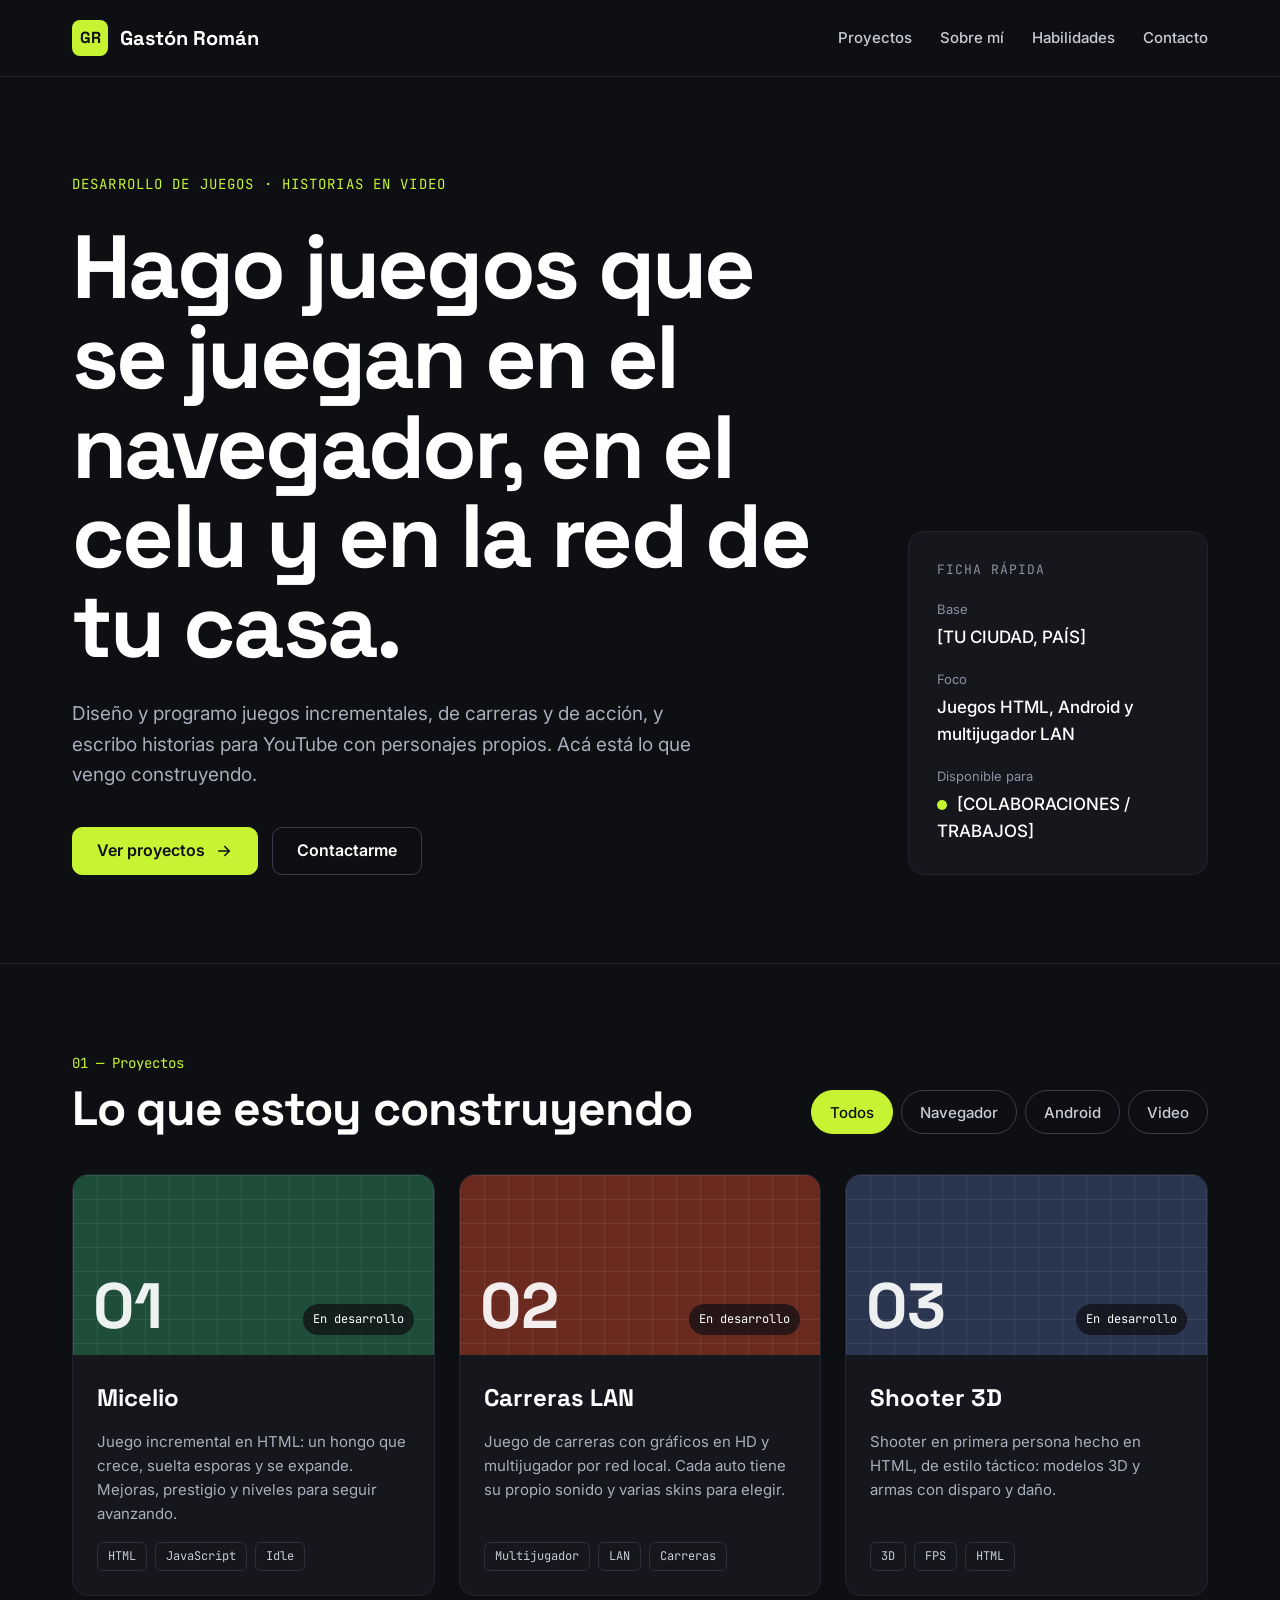
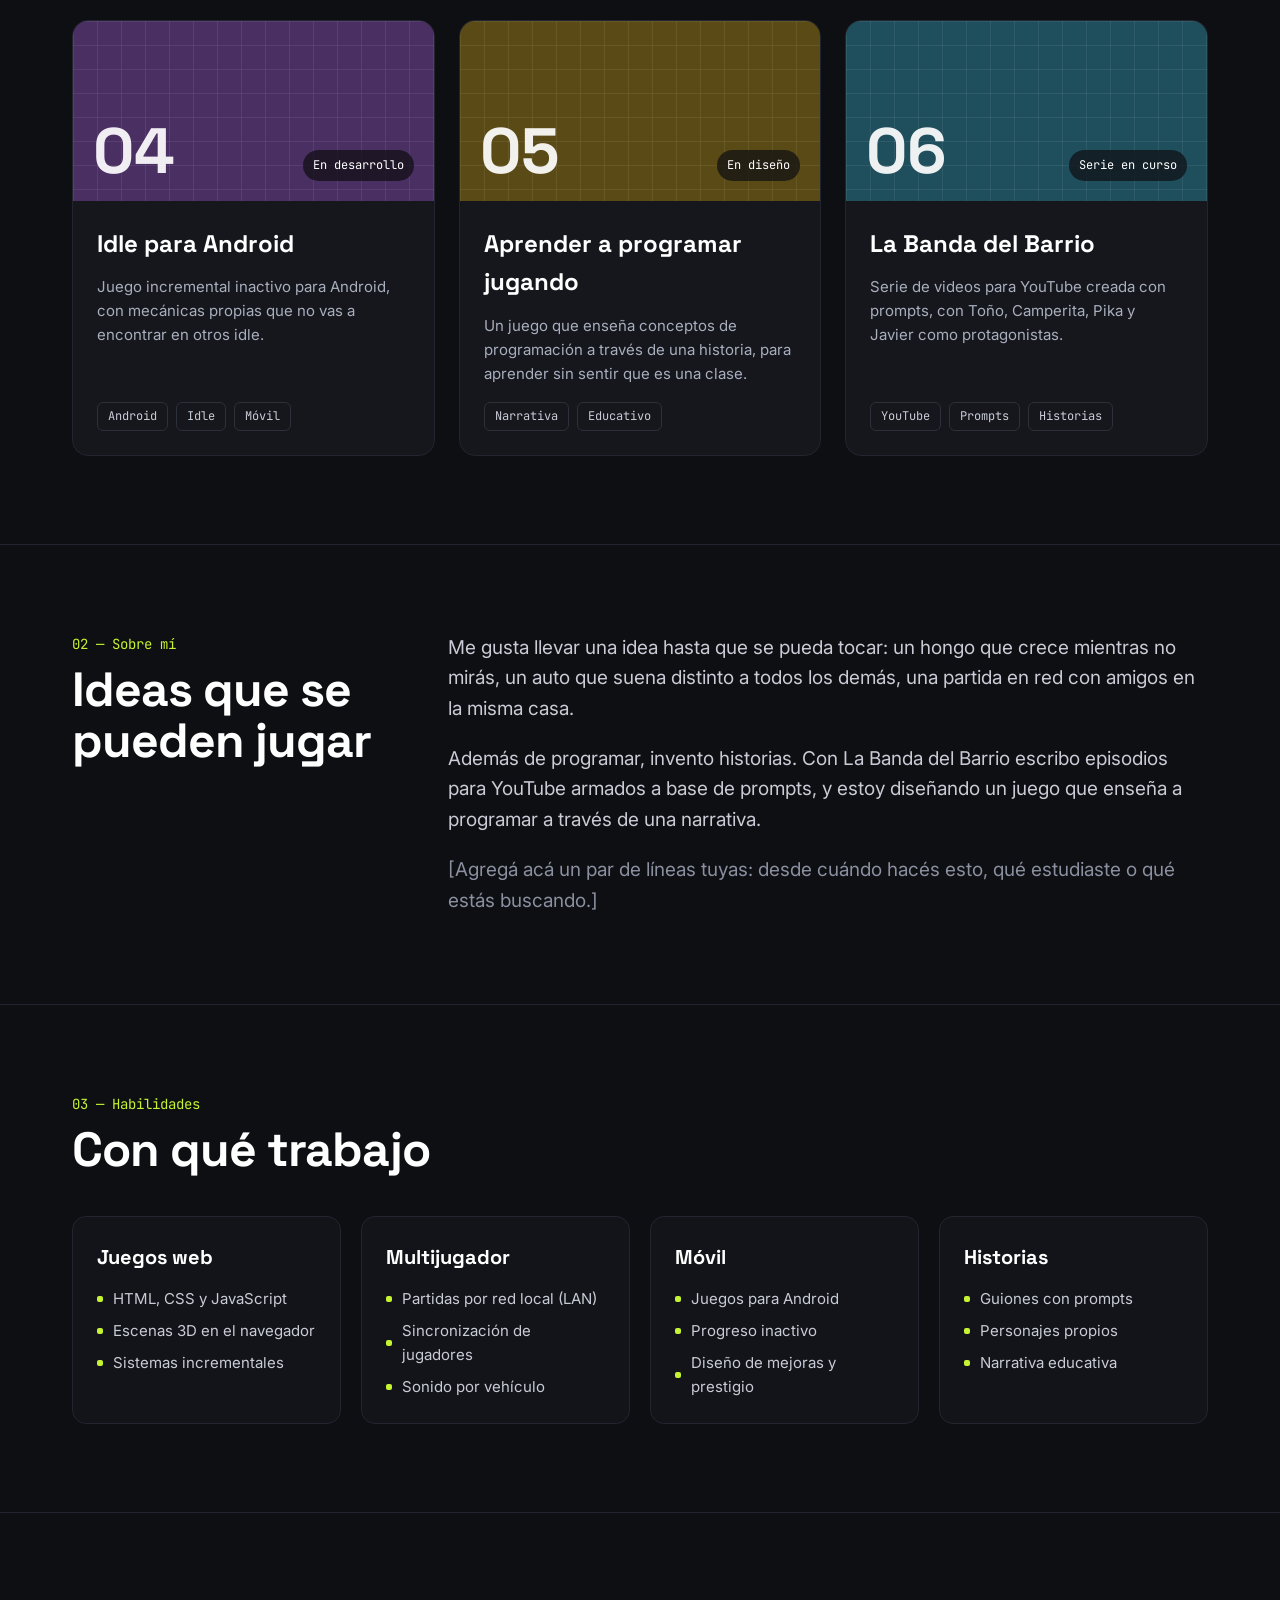
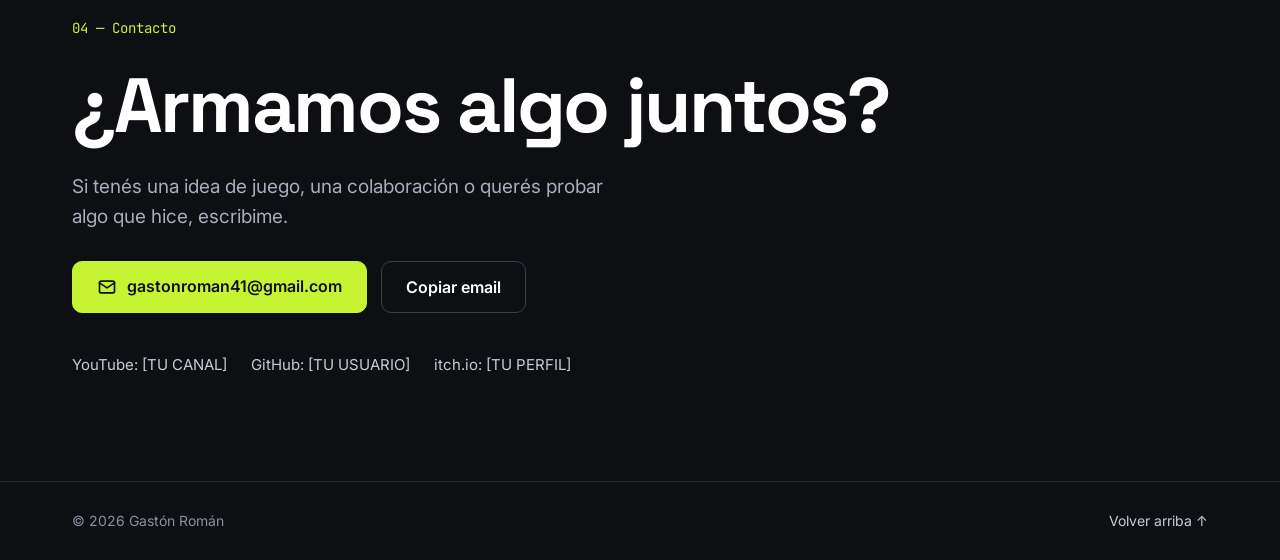
==== index.html @ ddf750af "Agregar portafolio (index.html) para GitHub Pages Co-Authored-By: Claude Opus 5.5 <noreply@anthropic" ====
<!doctype html>
<html lang="es">
<head>
<meta charset="utf-8">
<meta name="viewport" content="width=device-width, initial-scale=1">
<title>Gastón Román — Portafolio</title>
<meta name="description" content="Portafolio de Gastón Román: juegos para navegador, Android y multijugador LAN, e historias para YouTube.">
<link rel="preconnect" href="https://fonts.googleapis.com">
<link rel="preconnect" href="https://fonts.gstatic.com" crossorigin>
<link rel="stylesheet" href="https://fonts.googleapis.com/css2?family=Inter:wght@400;500;600&family=JetBrains+Mono:wght@500&family=Space+Grotesk:wght@500;700&display=swap">
<style>
  :root{
    --accent:#C6F432;
    --bg:#0E0F13; --panel:#15171D; --panel2:#121419;
    --line:#22252F; --line2:#3A3E4C;
    --text:#C9CCD6; --soft:#A9AEBD; --muted:#8B90A0; --white:#FFFFFF;
  }
  *{box-sizing:border-box}
  html{scroll-behavior:smooth}
  body{margin:0;background:var(--bg);color:var(--text);font-family:Inter,system-ui,sans-serif;font-size:17px;line-height:1.6}
  a{color:#E8EAF0}a:hover{color:var(--white)}
  .wrap{max-width:1200px;margin:0 auto;padding:0 32px}
  .navlink{text-decoration:none;color:var(--text)}
  .navlink:hover{color:var(--white)}
  .mono{font-family:'JetBrains Mono',monospace}
  .display{font-family:'Space Grotesk',sans-serif;color:var(--white);letter-spacing:-0.02em;margin:0}
  section{border-top:1px solid var(--line)}
  .kicker{margin:0;font-family:'JetBrains Mono',monospace;font-size:14px;color:var(--accent)}
  h2.display{font-size:48px;line-height:1.05}

  header{border-bottom:1px solid var(--line)}
  header .wrap{padding-top:20px;padding-bottom:20px;display:flex;flex-wrap:wrap;gap:16px;align-items:center;justify-content:space-between}
  .brand{display:flex;gap:12px;align-items:center;font-family:'Space Grotesk',sans-serif;font-weight:700;font-size:20px;color:var(--white);text-decoration:none}
  .logo{display:inline-flex;width:36px;height:36px;border-radius:8px;align-items:center;justify-content:center;background:var(--accent);color:var(--bg);font-size:16px}
  nav{display:flex;flex-wrap:wrap;gap:28px;font-size:15px;font-weight:500}

  #inicio{border-top:0}
  .hero{padding-top:96px;padding-bottom:88px;display:flex;flex-wrap:wrap;gap:56px;align-items:flex-end}
  .hero-main{flex:999 1 560px;min-width:0;display:flex;flex-direction:column;gap:28px}
  .hero h1{font-size:clamp(44px,7vw,92px);line-height:1;letter-spacing:-0.03em}
  .lead{margin:0;max-width:620px;font-size:19px;color:var(--soft)}
  .btns{display:flex;flex-wrap:wrap;gap:14px;align-items:center}
  .btn{display:inline-flex;align-items:center;gap:10px;min-height:48px;padding:0 24px;border-radius:10px;font-weight:600;text-decoration:none;font-size:16px;font-family:inherit;cursor:pointer}
  .btn-primary{background:var(--accent);color:var(--bg);border:1px solid var(--accent)}
  .btn-primary:hover{color:var(--bg);filter:brightness(1.08)}
  .btn-ghost{background:transparent;color:var(--white);border:1px solid var(--line2)}
  .facts{flex:1 1 300px;min-width:0;border:1px solid var(--line);border-radius:16px;background:var(--panel);padding:28px;display:flex;flex-direction:column;gap:18px}
  .fact{display:flex;flex-direction:column;gap:4px}
  .fact small{font-size:13px;color:var(--muted)}
  .fact span{color:var(--white);font-weight:500}
  .dot{display:inline-block;width:10px;height:10px;border-radius:50%;background:var(--accent);margin-right:10px}

  .block{padding-top:88px;padding-bottom:88px;display:flex;flex-direction:column;gap:40px}
  .head-row{display:flex;flex-wrap:wrap;gap:24px;align-items:flex-end;justify-content:space-between}
  .head{display:flex;flex-direction:column;gap:10px}
  .filters{display:flex;flex-wrap:wrap;gap:8px}
  .pill{min-height:44px;padding:0 18px;border-radius:999px;font:500 15px Inter,system-ui,sans-serif;cursor:pointer;background:transparent;color:var(--text);border:1px solid var(--line2)}
  .pill[aria-pressed="true"]{background:var(--accent);color:var(--bg);border-color:var(--accent)}

  .grid{display:grid;grid-template-columns:repeat(auto-fill,minmax(320px,1fr));gap:24px}
  .card{border:1px solid var(--line);border-radius:16px;background:var(--panel);overflow:hidden;display:flex;flex-direction:column;transition:transform .2s ease,border-color .2s ease}
  .card:hover{transform:translateY(-4px);border-color:var(--line2)}
  .thumb{position:relative;overflow:hidden;height:180px;display:flex;align-items:flex-end;justify-content:space-between;padding:20px}
  .thumb::after{content:"";position:absolute;inset:0;background-image:linear-gradient(rgba(255,255,255,.07) 1px,transparent 1px),linear-gradient(90deg,rgba(255,255,255,.07) 1px,transparent 1px);background-size:24px 24px;pointer-events:none}
  .num{position:relative;z-index:1;font-family:'Space Grotesk',sans-serif;font-weight:700;font-size:64px;line-height:.9;color:rgba(255,255,255,.92)}
  .status{position:relative;z-index:1;font-family:'JetBrains Mono',monospace;font-size:12px;padding:6px 10px;border-radius:999px;background:rgba(14,15,19,.72);color:var(--white)}
  .card-body{padding:24px;display:flex;flex-direction:column;gap:12px;flex-grow:1}
  .card-body h3{margin:0;font-family:'Space Grotesk',sans-serif;font-size:24px;color:var(--white)}
  .card-body p{margin:0;font-size:15px;color:var(--soft);flex-grow:1}
  .tags{display:flex;flex-wrap:wrap;gap:8px;padding-top:4px}
  .tag{font-family:'JetBrains Mono',monospace;font-size:12px;padding:4px 10px;border-radius:6px;border:1px solid #2C303B;color:var(--text)}

  .about{padding-top:88px;padding-bottom:88px;display:flex;flex-wrap:wrap;gap:56px}
  .about-head{flex:1 1 320px;min-width:0;display:flex;flex-direction:column;gap:10px}
  .about-text{flex:999 1 560px;min-width:0;display:flex;flex-direction:column;gap:20px;font-size:19px}
  .about-text p{margin:0}

  .skills{display:grid;grid-template-columns:repeat(auto-fit,minmax(260px,1fr));gap:20px}
  .skill{border:1px solid var(--line);border-radius:14px;padding:24px;display:flex;flex-direction:column;gap:14px;background:var(--panel2)}
  .skill h3{margin:0;font-family:'Space Grotesk',sans-serif;font-size:20px;color:var(--white)}
  .skill ul{margin:0;padding:0;list-style:none;display:flex;flex-direction:column;gap:8px;font-size:15px}
  .skill li{display:flex;gap:10px;align-items:center}
  .skill li::before{content:"";width:6px;height:6px;border-radius:2px;background:var(--accent);flex:none}

  .contact{padding-top:104px;padding-bottom:104px;display:flex;flex-direction:column;gap:28px;align-items:flex-start}
  .contact h2{font-size:clamp(40px,6vw,80px);line-height:1;letter-spacing:-0.03em}
  .socials{display:flex;flex-wrap:wrap;gap:24px;padding-top:12px;font-size:15px}

  footer{border-top:1px solid var(--line)}
  footer .wrap{padding-top:28px;padding-bottom:28px;display:flex;flex-wrap:wrap;gap:12px;justify-content:space-between;font-size:14px;color:var(--muted)}

  @media (max-width:600px){
    .wrap{padding:0 20px}
    .hero{padding-top:64px;padding-bottom:64px}
    h2.display{font-size:36px}
    .grid{grid-template-columns:1fr}
  }
</style>
</head>
<body>

<header>
  <div class="wrap">
    <a href="#inicio" class="brand"><span class="logo">GR</span><span>Gastón Román</span></a>
    <nav aria-label="Secciones">
      <a href="#proyectos" class="navlink">Proyectos</a>
      <a href="#sobre-mi" class="navlink">Sobre mí</a>
      <a href="#habilidades" class="navlink">Habilidades</a>
      <a href="#contacto" class="navlink">Contacto</a>
    </nav>
  </div>
</header>

<main>
<section id="inicio">
  <div class="wrap hero">
    <div class="hero-main">
      <p class="kicker" style="letter-spacing:.08em;text-transform:uppercase">Desarrollo de juegos · Historias en video</p>
      <h1 class="display">Hago juegos que se juegan en el navegador, en el celu y en la red de tu casa.</h1>
      <p class="lead">Diseño y programo juegos incrementales, de carreras y de acción, y escribo historias para YouTube con personajes propios. Acá está lo que vengo construyendo.</p>
      <div class="btns" style="padding-top:8px">
        <a href="#proyectos" class="btn btn-primary">Ver proyectos
          <svg width="18" height="18" viewBox="0 0 24 24" fill="none" stroke="currentColor" stroke-width="2" stroke-linecap="round" stroke-linejoin="round" aria-hidden="true"><path d="M5 12h14"/><path d="M13 6l6 6-6 6"/></svg>
        </a>
        <a href="#contacto" class="btn btn-ghost">Contactarme</a>
      </div>
    </div>
    <aside class="facts" aria-label="Ficha rápida">
      <p class="mono" style="margin:0;font-size:13px;color:var(--muted);text-transform:uppercase;letter-spacing:.08em">Ficha rápida</p>
      <div class="fact"><small>Base</small><span>[TU CIUDAD, PAÍS]</span></div>
      <div class="fact"><small>Foco</small><span>Juegos HTML, Android y multijugador LAN</span></div>
      <div class="fact"><small>Disponible para</small><span><i class="dot" aria-hidden="true"></i>[COLABORACIONES / TRABAJOS]</span></div>
    </aside>
  </div>
</section>

<section id="proyectos">
  <div class="wrap block">
    <div class="head-row">
      <div class="head">
        <p class="kicker">01 — Proyectos</p>
        <h2 class="display">Lo que estoy construyendo</h2>
      </div>
      <div class="filters" role="group" aria-label="Filtrar proyectos" id="filters"></div>
    </div>
    <div class="grid" id="projects"></div>
  </div>
</section>

<section id="sobre-mi">
  <div class="wrap about">
    <div class="about-head">
      <p class="kicker">02 — Sobre mí</p>
      <h2 class="display">Ideas que se pueden jugar</h2>
    </div>
    <div class="about-text">
      <p>Me gusta llevar una idea hasta que se pueda tocar: un hongo que crece mientras no mirás, un auto que suena distinto a todos los demás, una partida en red con amigos en la misma casa.</p>
      <p>Además de programar, invento historias. Con La Banda del Barrio escribo episodios para YouTube armados a base de prompts, y estoy diseñando un juego que enseña a programar a través de una narrativa.</p>
      <p style="color:var(--muted)">[Agregá acá un par de líneas tuyas: desde cuándo hacés esto, qué estudiaste o qué estás buscando.]</p>
    </div>
  </div>
</section>

<section id="habilidades">
  <div class="wrap block">
    <div class="head">
      <p class="kicker">03 — Habilidades</p>
      <h2 class="display">Con qué trabajo</h2>
    </div>
    <div class="skills" id="skills"></div>
  </div>
</section>

<section id="contacto">
  <div class="wrap contact">
    <p class="kicker">04 — Contacto</p>
    <h2 class="display">¿Armamos algo juntos?</h2>
    <p class="lead" style="max-width:560px">Si tenés una idea de juego, una colaboración o querés probar algo que hice, escribime.</p>
    <div class="btns">
      <a href="mailto:gastonroman41@gmail.com" class="btn btn-primary" style="min-height:52px">
        <svg width="20" height="20" viewBox="0 0 24 24" fill="none" stroke="currentColor" stroke-width="2" stroke-linecap="round" stroke-linejoin="round" aria-hidden="true"><rect x="3" y="5" width="18" height="14" rx="2"/><path d="M3 7l9 6 9-6"/></svg>
        gastonroman41@gmail.com
      </a>
      <button type="button" class="btn btn-ghost" id="copy" style="min-height:52px">Copiar email</button>
    </div>
    <div class="socials">
      <!-- Reemplazá el # por tus links reales -->
      <a href="#" class="navlink">YouTube: [TU CANAL]</a>
      <a href="#" class="navlink">GitHub: [TU USUARIO]</a>
      <a href="#" class="navlink">itch.io: [TU PERFIL]</a>
    </div>
  </div>
</section>
</main>

<footer>
  <div class="wrap">
    <span>© <span id="year">2026</span> Gastón Román</span>
    <a href="#inicio" class="navlink">Volver arriba ↑</a>
  </div>
</footer>

<script>
  // ====== Editá tus proyectos acá ======
  const projects = [
    { num:'01', title:'Micelio', bg:'#1E4D3A', status:'En desarrollo', cats:['web'],
      desc:'Juego incremental en HTML: un hongo que crece, suelta esporas y se expande. Mejoras, prestigio y niveles para seguir avanzando.',
      tags:['HTML','JavaScript','Idle'] },
    { num:'02', title:'Carreras LAN', bg:'#6B2A1F', status:'En desarrollo', cats:['web'],
      desc:'Juego de carreras con gráficos en HD y multijugador por red local. Cada auto tiene su propio sonido y varias skins para elegir.',
      tags:['Multijugador','LAN','Carreras'] },
    { num:'03', title:'Shooter 3D', bg:'#2A3550', status:'En desarrollo', cats:['web'],
      desc:'Shooter en primera persona hecho en HTML, de estilo táctico: modelos 3D y armas con disparo y daño.',
      tags:['3D','FPS','HTML'] },
    { num:'04', title:'Idle para Android', bg:'#4A2F63', status:'En desarrollo', cats:['movil'],
      desc:'Juego incremental inactivo para Android, con mecánicas propias que no vas a encontrar en otros idle.',
      tags:['Android','Idle','Móvil'] },
    { num:'05', title:'Aprender a programar jugando', bg:'#5A4A16', status:'En diseño', cats:[],
      desc:'Un juego que enseña conceptos de programación a través de una historia, para aprender sin sentir que es una clase.',
      tags:['Narrativa','Educativo'] },
    { num:'06', title:'La Banda del Barrio', bg:'#1F4E5C', status:'Serie en curso', cats:['video'],
      desc:'Serie de videos para YouTube creada con prompts, con Toño, Camperita, Pika y Javier como protagonistas.',
      tags:['YouTube','Prompts','Historias'] }
  ];
  const filters = [
    { id:'todos', label:'Todos' },
    { id:'web', label:'Navegador' },
    { id:'movil', label:'Android' },
    { id:'video', label:'Video' }
  ];
  const skills = [
    { area:'Juegos web', items:['HTML, CSS y JavaScript','Escenas 3D en el navegador','Sistemas incrementales'] },
    { area:'Multijugador', items:['Partidas por red local (LAN)','Sincronización de jugadores','Sonido por vehículo'] },
    { area:'Móvil', items:['Juegos para Android','Progreso inactivo','Diseño de mejoras y prestigio'] },
    { area:'Historias', items:['Guiones con prompts','Personajes propios','Narrativa educativa'] }
  ];
  // =====================================

  const esc = s => String(s).replace(/[&<>"']/g, c => ({'&':'&amp;','<':'&lt;','>':'&gt;','"':'&quot;',"'":'&#39;'}[c]));
  let current = 'todos';

  function renderFilters(){
    document.getElementById('filters').innerHTML = filters.map(f =>
      `<button type="button" class="pill" data-id="${f.id}" aria-pressed="${f.id===current}">${esc(f.label)}</button>`
    ).join('');
  }
  function renderProjects(){
    const list = current==='todos' ? projects : projects.filter(p => p.cats.includes(current));
    document.getElementById('projects').innerHTML = list.map(p => `
      <article class="card">
        <div class="thumb" style="background:${p.bg}">
          <span class="num">${esc(p.num)}</span>
          <span class="status">${esc(p.status)}</span>
        </div>
        <div class="card-body">
          <h3>${esc(p.title)}</h3>
          <p>${esc(p.desc)}</p>
          <div class="tags">${p.tags.map(t => `<span class="tag">${esc(t)}</span>`).join('')}</div>
        </div>
      </article>`).join('');
  }
  document.getElementById('filters').addEventListener('click', e => {
    const b = e.target.closest('.pill'); if(!b) return;
    current = b.dataset.id; renderFilters(); renderProjects();
  });
  document.getElementById('skills').innerHTML = skills.map(s => `
    <div class="skill"><h3>${esc(s.area)}</h3><ul>${s.items.map(i => `<li>${esc(i)}</li>`).join('')}</ul></div>`).join('');

  document.getElementById('copy').addEventListener('click', async e => {
    try { await navigator.clipboard.writeText('gastonroman41@gmail.com'); e.target.textContent = 'Copiado ✓'; }
    catch { e.target.textContent = 'Copialo a mano'; }
  });
  document.getElementById('year').textContent = new Date().getFullYear();

  renderFilters(); renderProjects();
</script>
</body>
</html>
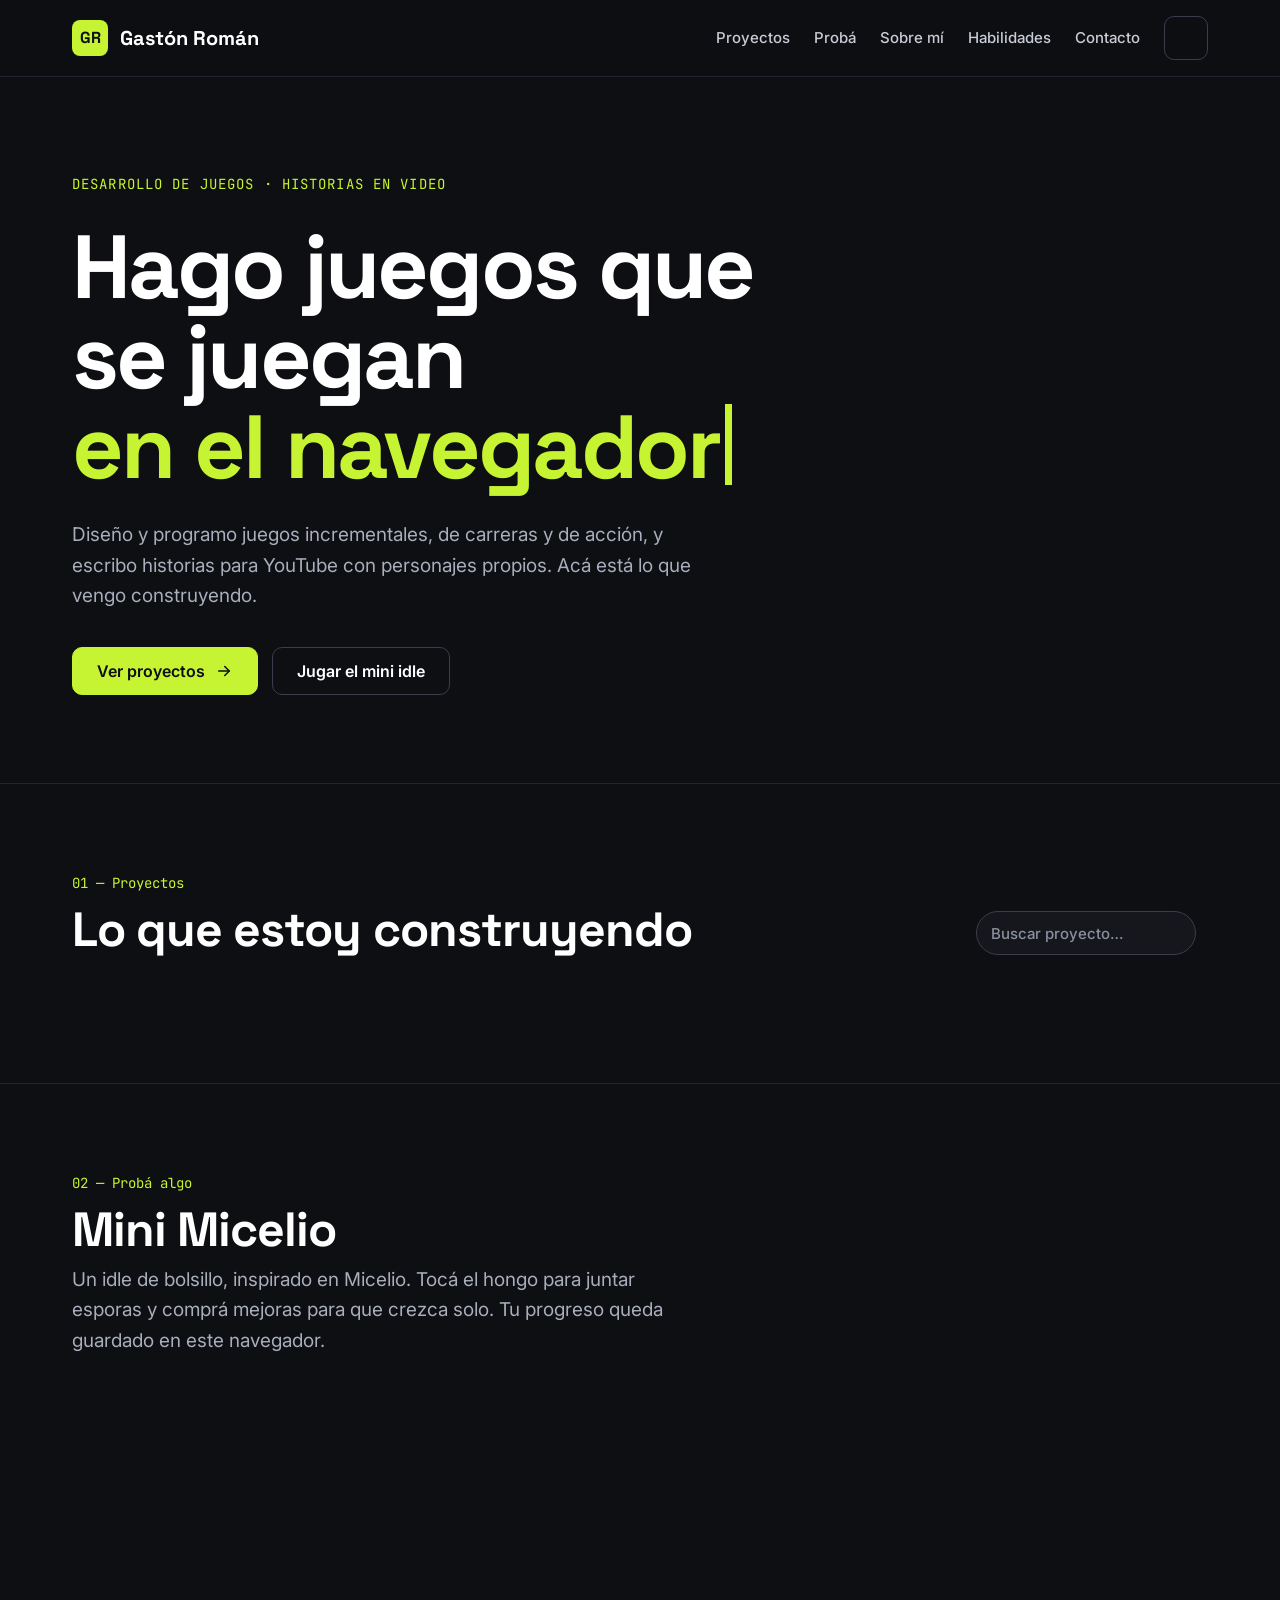
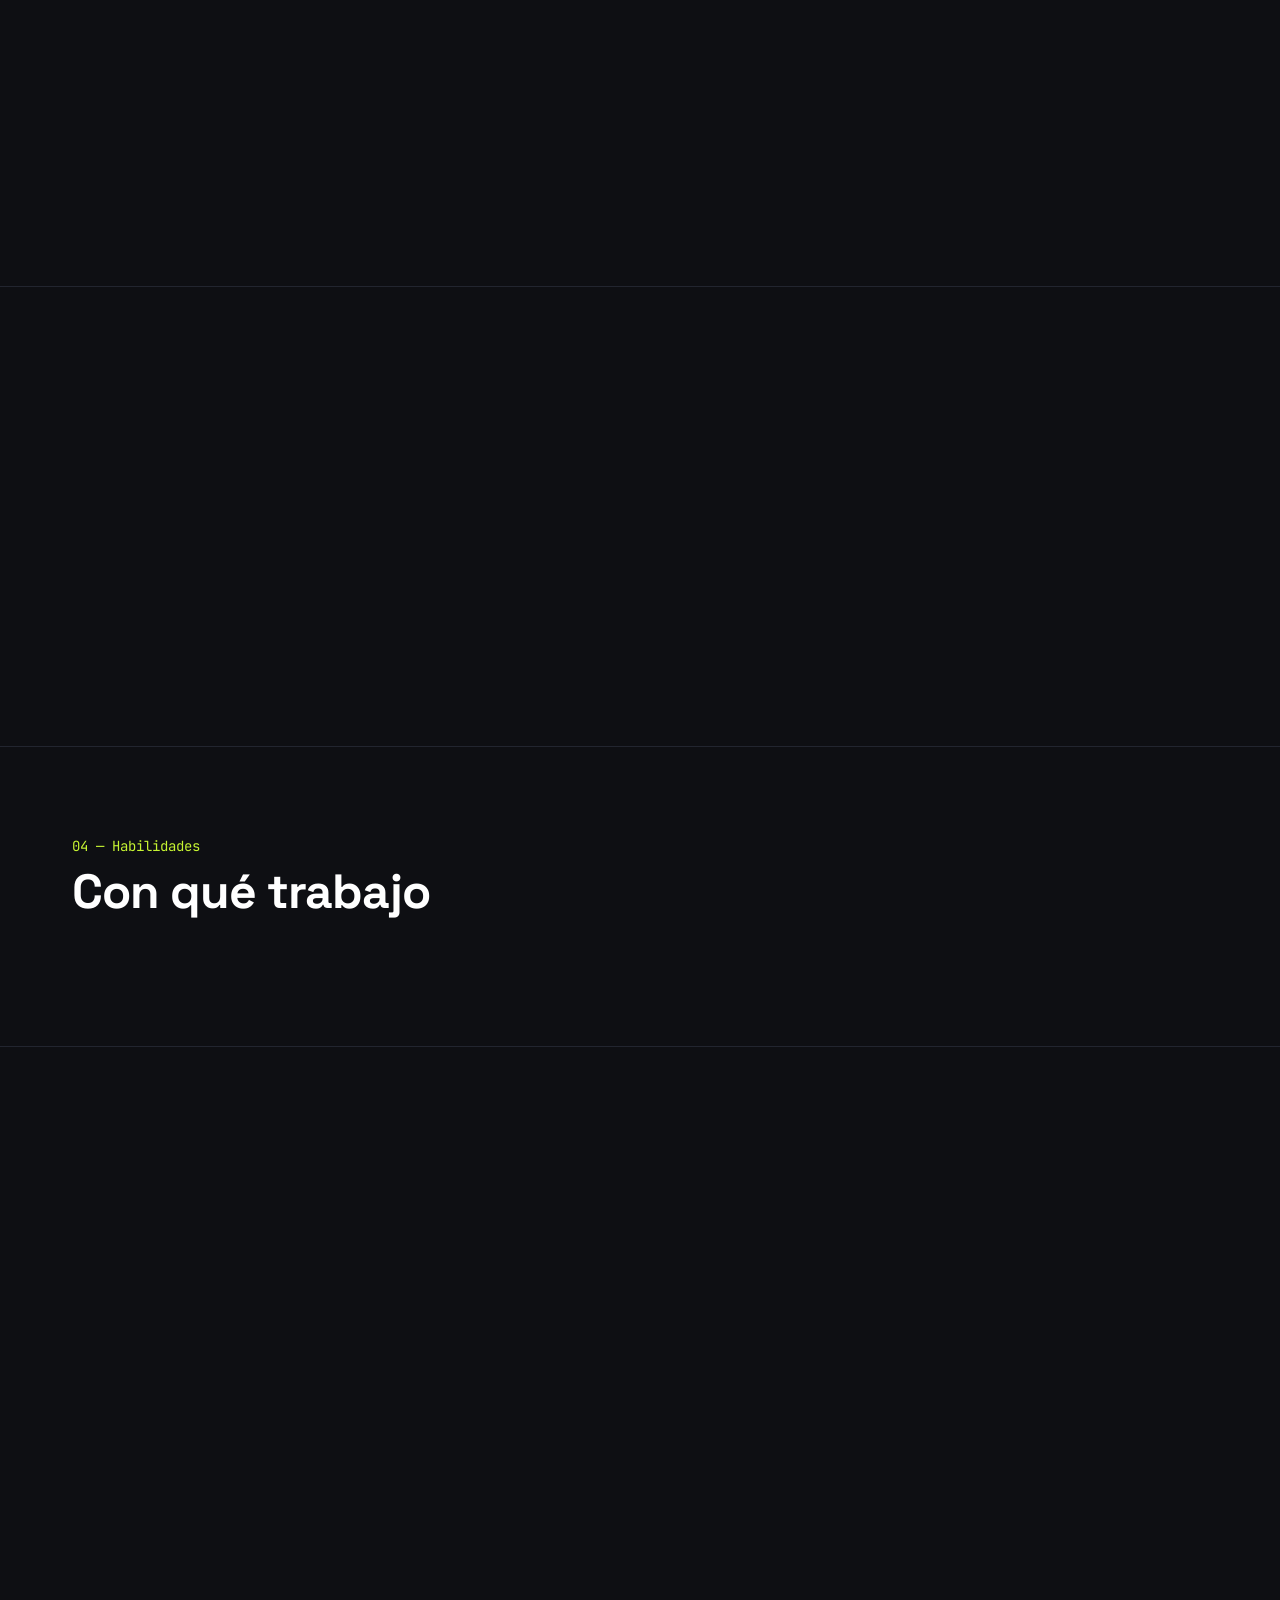
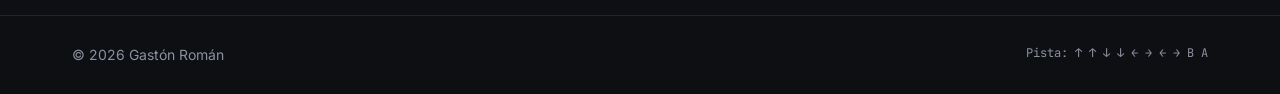
==== commit 5fbd0ccc: "Portafolio: tema claro/oscuro, buscador, detalle de proyectos, mini idle y más Co-Authored-By: Claud" ====
--- a/index.html
+++ b/index.html
@@ -5,70 +5,119 @@
 <meta name="viewport" content="width=device-width, initial-scale=1">
 <title>Gastón Román — Portafolio</title>
 <meta name="description" content="Portafolio de Gastón Román: juegos para navegador, Android y multijugador LAN, e historias para YouTube.">
+<script>
+  // Marca que hay JS y aplica el tema guardado antes de pintar (evita parpadeo)
+  document.documentElement.classList.add('js');
+  try { var t = localStorage.getItem('gr-theme'); if (t) document.documentElement.dataset.theme = t; } catch (e) {}
+</script>
 <link rel="preconnect" href="https://fonts.googleapis.com">
 <link rel="preconnect" href="https://fonts.gstatic.com" crossorigin>
 <link rel="stylesheet" href="https://fonts.googleapis.com/css2?family=Inter:wght@400;500;600&family=JetBrains+Mono:wght@500&family=Space+Grotesk:wght@500;700&display=swap">
 <style>
   :root{
-    --accent:#C6F432;
+    --accent:#C6F432; --accent-ink:#C6F432; --on-accent:#0E0F13;
     --bg:#0E0F13; --panel:#15171D; --panel2:#121419;
     --line:#22252F; --line2:#3A3E4C;
-    --text:#C9CCD6; --soft:#A9AEBD; --muted:#8B90A0; --white:#FFFFFF;
+    --text:#C9CCD6; --soft:#A9AEBD; --muted:#8B90A0; --strong:#FFFFFF;
+    --overlay:rgba(5,6,8,.72);
+  }
+  [data-theme="light"]{
+    --accent-ink:#3F6212;
+    --bg:#F6F6F1; --panel:#FFFFFF; --panel2:#FBFBF8;
+    --line:#E2E2DA; --line2:#C9C9BF;
+    --text:#2E3038; --soft:#4A4D57; --muted:#5F626C; --strong:#0E0F13;
+    --overlay:rgba(20,20,20,.45);
   }
   *{box-sizing:border-box}
   html{scroll-behavior:smooth}
-  body{margin:0;background:var(--bg);color:var(--text);font-family:Inter,system-ui,sans-serif;font-size:17px;line-height:1.6}
-  a{color:#E8EAF0}a:hover{color:var(--white)}
+  body{margin:0;background:var(--bg);color:var(--text);font-family:Inter,system-ui,sans-serif;font-size:17px;line-height:1.6;transition:background .25s ease,color .25s ease}
+  a{color:var(--strong)}
   .wrap{max-width:1200px;margin:0 auto;padding:0 32px}
   .navlink{text-decoration:none;color:var(--text)}
-  .navlink:hover{color:var(--white)}
+  .navlink:hover,.navlink[aria-current="true"]{color:var(--strong)}
+  nav .navlink[aria-current="true"]{box-shadow:0 2px 0 var(--accent)}
   .mono{font-family:'JetBrains Mono',monospace}
-  .display{font-family:'Space Grotesk',sans-serif;color:var(--white);letter-spacing:-0.02em;margin:0}
+  .display{font-family:'Space Grotesk',sans-serif;color:var(--strong);letter-spacing:-0.02em;margin:0}
   section{border-top:1px solid var(--line)}
-  .kicker{margin:0;font-family:'JetBrains Mono',monospace;font-size:14px;color:var(--accent)}
+  .kicker{margin:0;font-family:'JetBrains Mono',monospace;font-size:14px;color:var(--accent-ink)}
   h2.display{font-size:48px;line-height:1.05}
-
-  header{border-bottom:1px solid var(--line)}
-  header .wrap{padding-top:20px;padding-bottom:20px;display:flex;flex-wrap:wrap;gap:16px;align-items:center;justify-content:space-between}
-  .brand{display:flex;gap:12px;align-items:center;font-family:'Space Grotesk',sans-serif;font-weight:700;font-size:20px;color:var(--white);text-decoration:none}
-  .logo{display:inline-flex;width:36px;height:36px;border-radius:8px;align-items:center;justify-content:center;background:var(--accent);color:var(--bg);font-size:16px}
-  nav{display:flex;flex-wrap:wrap;gap:28px;font-size:15px;font-weight:500}
+  :focus-visible{outline:2px solid var(--accent);outline-offset:3px;border-radius:6px}
+
+  header{border-bottom:1px solid var(--line);position:sticky;top:0;z-index:20;background:color-mix(in srgb,var(--bg) 88%,transparent);backdrop-filter:blur(10px)}
+  header .wrap{padding-top:16px;padding-bottom:16px;display:flex;flex-wrap:wrap;gap:16px;align-items:center;justify-content:space-between}
+  .brand{display:flex;gap:12px;align-items:center;font-family:'Space Grotesk',sans-serif;font-weight:700;font-size:20px;color:var(--strong);text-decoration:none}
+  .logo{display:inline-flex;width:36px;height:36px;border-radius:8px;align-items:center;justify-content:center;background:var(--accent);color:var(--on-accent);font-size:16px}
+  .nav-right{display:flex;flex-wrap:wrap;gap:24px;align-items:center}
+  nav{display:flex;flex-wrap:wrap;gap:24px;font-size:15px;font-weight:500}
+  .icon-btn{display:inline-flex;align-items:center;justify-content:center;width:44px;height:44px;border-radius:10px;border:1px solid var(--line2);background:transparent;color:var(--strong);cursor:pointer}
 
   #inicio{border-top:0}
   .hero{padding-top:96px;padding-bottom:88px;display:flex;flex-wrap:wrap;gap:56px;align-items:flex-end}
   .hero-main{flex:999 1 560px;min-width:0;display:flex;flex-direction:column;gap:28px}
   .hero h1{font-size:clamp(44px,7vw,92px);line-height:1;letter-spacing:-0.03em}
+  .rotator{color:var(--accent-ink);white-space:nowrap}
+  .caret{display:inline-block;width:.08em;height:.9em;background:var(--accent);vertical-align:-0.08em;margin-left:.06em;animation:blink 1s steps(1) infinite}
+  @keyframes blink{50%{opacity:0}}
   .lead{margin:0;max-width:620px;font-size:19px;color:var(--soft)}
   .btns{display:flex;flex-wrap:wrap;gap:14px;align-items:center}
   .btn{display:inline-flex;align-items:center;gap:10px;min-height:48px;padding:0 24px;border-radius:10px;font-weight:600;text-decoration:none;font-size:16px;font-family:inherit;cursor:pointer}
-  .btn-primary{background:var(--accent);color:var(--bg);border:1px solid var(--accent)}
-  .btn-primary:hover{color:var(--bg);filter:brightness(1.08)}
-  .btn-ghost{background:transparent;color:var(--white);border:1px solid var(--line2)}
+  .btn-primary{background:var(--accent);color:var(--on-accent);border:1px solid var(--accent)}
+  .btn-primary:hover{color:var(--on-accent);filter:brightness(1.08)}
+  .btn-primary:disabled{opacity:.45;cursor:not-allowed;filter:none}
+  .btn-ghost{background:transparent;color:var(--strong);border:1px solid var(--line2)}
+  .btn-sm{min-height:44px;padding:0 16px;font-size:15px}
   .facts{flex:1 1 300px;min-width:0;border:1px solid var(--line);border-radius:16px;background:var(--panel);padding:28px;display:flex;flex-direction:column;gap:18px}
   .fact{display:flex;flex-direction:column;gap:4px}
   .fact small{font-size:13px;color:var(--muted)}
-  .fact span{color:var(--white);font-weight:500}
+  .fact span{color:var(--strong);font-weight:500}
   .dot{display:inline-block;width:10px;height:10px;border-radius:50%;background:var(--accent);margin-right:10px}
 
   .block{padding-top:88px;padding-bottom:88px;display:flex;flex-direction:column;gap:40px}
   .head-row{display:flex;flex-wrap:wrap;gap:24px;align-items:flex-end;justify-content:space-between}
   .head{display:flex;flex-direction:column;gap:10px}
+  .tools{display:flex;flex-wrap:wrap;gap:12px;align-items:center}
+  .search{min-height:44px;width:220px;max-width:100%;padding:0 14px;border-radius:999px;border:1px solid var(--line2);background:var(--panel);color:var(--strong);font:500 15px Inter,system-ui,sans-serif}
+  .search::placeholder{color:var(--muted)}
   .filters{display:flex;flex-wrap:wrap;gap:8px}
   .pill{min-height:44px;padding:0 18px;border-radius:999px;font:500 15px Inter,system-ui,sans-serif;cursor:pointer;background:transparent;color:var(--text);border:1px solid var(--line2)}
-  .pill[aria-pressed="true"]{background:var(--accent);color:var(--bg);border-color:var(--accent)}
+  .pill[aria-pressed="true"]{background:var(--accent);color:var(--on-accent);border-color:var(--accent)}
+  .empty{padding:40px;border:1px dashed var(--line2);border-radius:16px;color:var(--muted);text-align:center}
 
   .grid{display:grid;grid-template-columns:repeat(auto-fill,minmax(320px,1fr));gap:24px}
-  .card{border:1px solid var(--line);border-radius:16px;background:var(--panel);overflow:hidden;display:flex;flex-direction:column;transition:transform .2s ease,border-color .2s ease}
+  .card{border:1px solid var(--line);border-radius:16px;background:var(--panel);overflow:hidden;display:flex;flex-direction:column;transition:transform .2s ease,border-color .2s ease;text-align:left;padding:0;font:inherit;color:inherit;cursor:pointer;width:100%}
   .card:hover{transform:translateY(-4px);border-color:var(--line2)}
-  .thumb{position:relative;overflow:hidden;height:180px;display:flex;align-items:flex-end;justify-content:space-between;padding:20px}
+  .thumb{position:relative;overflow:hidden;height:180px;display:flex;align-items:flex-end;justify-content:space-between;padding:20px;width:100%}
   .thumb::after{content:"";position:absolute;inset:0;background-image:linear-gradient(rgba(255,255,255,.07) 1px,transparent 1px),linear-gradient(90deg,rgba(255,255,255,.07) 1px,transparent 1px);background-size:24px 24px;pointer-events:none}
   .num{position:relative;z-index:1;font-family:'Space Grotesk',sans-serif;font-weight:700;font-size:64px;line-height:.9;color:rgba(255,255,255,.92)}
-  .status{position:relative;z-index:1;font-family:'JetBrains Mono',monospace;font-size:12px;padding:6px 10px;border-radius:999px;background:rgba(14,15,19,.72);color:var(--white)}
+  .status{position:relative;z-index:1;font-family:'JetBrains Mono',monospace;font-size:12px;padding:6px 10px;border-radius:999px;background:rgba(14,15,19,.72);color:#FFFFFF}
   .card-body{padding:24px;display:flex;flex-direction:column;gap:12px;flex-grow:1}
-  .card-body h3{margin:0;font-family:'Space Grotesk',sans-serif;font-size:24px;color:var(--white)}
-  .card-body p{margin:0;font-size:15px;color:var(--soft);flex-grow:1}
+  .c-title{display:block;font-family:'Space Grotesk',sans-serif;font-weight:700;font-size:24px;line-height:1.2;color:var(--strong)}
+  .c-desc{display:block;font-size:15px;color:var(--soft);flex-grow:1}
+  .more{font-size:14px;font-weight:600;color:var(--accent-ink)}
   .tags{display:flex;flex-wrap:wrap;gap:8px;padding-top:4px}
-  .tag{font-family:'JetBrains Mono',monospace;font-size:12px;padding:4px 10px;border-radius:6px;border:1px solid #2C303B;color:var(--text)}
+  .tag{font-family:'JetBrains Mono',monospace;font-size:12px;padding:4px 10px;border-radius:6px;border:1px solid var(--line2);color:var(--text)}
+
+  dialog{border:1px solid var(--line2);border-radius:18px;background:var(--panel);color:var(--text);padding:0;width:min(640px,calc(100vw - 32px));max-height:calc(100vh - 48px)}
+  dialog::backdrop{background:var(--overlay)}
+  .modal-thumb{height:160px}
+  .modal-body{padding:28px;display:flex;flex-direction:column;gap:16px}
+  .modal-body h3{margin:0;font-family:'Space Grotesk',sans-serif;font-size:32px;color:var(--strong);line-height:1.1}
+  .modal-body p{margin:0;color:var(--soft)}
+  .modal-body ul{margin:0;padding-left:20px;display:flex;flex-direction:column;gap:6px}
+  .modal-close{position:absolute;top:14px;right:14px;z-index:2;background:rgba(14,15,19,.72);color:#FFF;border-color:transparent}
+
+  .game{display:flex;flex-wrap:wrap;gap:24px;align-items:stretch}
+  .game-main{flex:1 1 300px;min-width:0;border:1px solid var(--line);border-radius:16px;background:var(--panel);padding:28px;display:flex;flex-direction:column;align-items:center;gap:18px;text-align:center}
+  .shroom{width:160px;height:160px;border-radius:50%;border:1px solid var(--line2);background:var(--panel2);color:var(--accent-ink);cursor:pointer;display:flex;align-items:center;justify-content:center;transition:transform .08s ease}
+  .shroom:active{transform:scale(.94)}
+  .count{font-family:'Space Grotesk',sans-serif;font-size:44px;font-weight:700;color:var(--strong);line-height:1}
+  .rate{font-family:'JetBrains Mono',monospace;font-size:13px;color:var(--muted)}
+  .upgrades{flex:999 1 420px;min-width:0;display:flex;flex-direction:column;gap:14px}
+  .upgrade{border:1px solid var(--line);border-radius:14px;background:var(--panel2);padding:18px 20px;display:flex;flex-wrap:wrap;gap:12px;align-items:center;justify-content:space-between}
+  .upgrade h3{margin:0;font-family:'Space Grotesk',sans-serif;font-size:18px;color:var(--strong)}
+  .upgrade p{margin:2px 0 0;font-size:14px;color:var(--muted)}
+  .pop{position:fixed;pointer-events:none;font:700 18px 'Space Grotesk',sans-serif;color:var(--accent-ink);animation:pop .7s ease-out forwards;z-index:50}
+  @keyframes pop{to{transform:translateY(-48px);opacity:0}}
 
   .about{padding-top:88px;padding-bottom:88px;display:flex;flex-wrap:wrap;gap:56px}
   .about-head{flex:1 1 320px;min-width:0;display:flex;flex-direction:column;gap:10px}
@@ -77,7 +126,7 @@
 
   .skills{display:grid;grid-template-columns:repeat(auto-fit,minmax(260px,1fr));gap:20px}
   .skill{border:1px solid var(--line);border-radius:14px;padding:24px;display:flex;flex-direction:column;gap:14px;background:var(--panel2)}
-  .skill h3{margin:0;font-family:'Space Grotesk',sans-serif;font-size:20px;color:var(--white)}
+  .skill h3{margin:0;font-family:'Space Grotesk',sans-serif;font-size:20px;color:var(--strong)}
   .skill ul{margin:0;padding:0;list-style:none;display:flex;flex-direction:column;gap:8px;font-size:15px}
   .skill li{display:flex;gap:10px;align-items:center}
   .skill li::before{content:"";width:6px;height:6px;border-radius:2px;background:var(--accent);flex:none}
@@ -89,11 +138,25 @@
   footer{border-top:1px solid var(--line)}
   footer .wrap{padding-top:28px;padding-bottom:28px;display:flex;flex-wrap:wrap;gap:12px;justify-content:space-between;font-size:14px;color:var(--muted)}
 
+  .to-top{position:fixed;right:20px;bottom:20px;z-index:30;width:48px;height:48px;border-radius:12px;border:1px solid var(--accent);background:var(--accent);color:var(--on-accent);cursor:pointer;display:flex;align-items:center;justify-content:center;opacity:0;pointer-events:none;transform:translateY(10px);transition:opacity .2s ease,transform .2s ease}
+  .to-top.show{opacity:1;pointer-events:auto;transform:none}
+  .toast{position:fixed;left:50%;bottom:24px;z-index:60;transform:translate(-50%,20px);opacity:0;background:var(--strong);color:var(--bg);padding:12px 20px;border-radius:999px;font-weight:600;font-size:15px;transition:opacity .25s ease,transform .25s ease;pointer-events:none}
+  .toast.show{opacity:1;transform:translate(-50%,0)}
+
+  .js .reveal{opacity:0;transform:translateY(24px);transition:opacity .6s ease,transform .6s ease}
+  .js .reveal.in{opacity:1;transform:none}
+  @media (prefers-reduced-motion:reduce){
+    html{scroll-behavior:auto}
+    .js .reveal{opacity:1;transform:none;transition:none}
+    .caret{animation:none}
+    .card,.card:hover{transform:none}
+  }
   @media (max-width:600px){
     .wrap{padding:0 20px}
     .hero{padding-top:64px;padding-bottom:64px}
     h2.display{font-size:36px}
     .grid{grid-template-columns:1fr}
+    .search{width:100%}
   }
 </style>
 </head>
@@ -102,12 +165,18 @@
 <header>
   <div class="wrap">
     <a href="#inicio" class="brand"><span class="logo">GR</span><span>Gastón Román</span></a>
-    <nav aria-label="Secciones">
-      <a href="#proyectos" class="navlink">Proyectos</a>
-      <a href="#sobre-mi" class="navlink">Sobre mí</a>
-      <a href="#habilidades" class="navlink">Habilidades</a>
-      <a href="#contacto" class="navlink">Contacto</a>
-    </nav>
+    <div class="nav-right">
+      <nav aria-label="Secciones">
+        <a href="#proyectos" class="navlink" data-sec="proyectos">Proyectos</a>
+        <a href="#probar" class="navlink" data-sec="probar">Probá</a>
+        <a href="#sobre-mi" class="navlink" data-sec="sobre-mi">Sobre mí</a>
+        <a href="#habilidades" class="navlink" data-sec="habilidades">Habilidades</a>
+        <a href="#contacto" class="navlink" data-sec="contacto">Contacto</a>
+      </nav>
+      <button type="button" class="icon-btn" id="theme" aria-label="Cambiar a tema claro">
+        <svg id="theme-icon" width="20" height="20" viewBox="0 0 24 24" fill="none" stroke="currentColor" stroke-width="2" stroke-linecap="round" stroke-linejoin="round" aria-hidden="true"></svg>
+      </button>
+    </div>
   </div>
 </header>
 
@@ -116,20 +185,21 @@
   <div class="wrap hero">
     <div class="hero-main">
       <p class="kicker" style="letter-spacing:.08em;text-transform:uppercase">Desarrollo de juegos · Historias en video</p>
-      <h1 class="display">Hago juegos que se juegan en el navegador, en el celu y en la red de tu casa.</h1>
+      <h1 class="display">Hago juegos que se juegan <span class="rotator" id="rotator">en el navegador</span><span class="caret" aria-hidden="true"></span></h1>
       <p class="lead">Diseño y programo juegos incrementales, de carreras y de acción, y escribo historias para YouTube con personajes propios. Acá está lo que vengo construyendo.</p>
       <div class="btns" style="padding-top:8px">
         <a href="#proyectos" class="btn btn-primary">Ver proyectos
           <svg width="18" height="18" viewBox="0 0 24 24" fill="none" stroke="currentColor" stroke-width="2" stroke-linecap="round" stroke-linejoin="round" aria-hidden="true"><path d="M5 12h14"/><path d="M13 6l6 6-6 6"/></svg>
         </a>
-        <a href="#contacto" class="btn btn-ghost">Contactarme</a>
+        <a href="#probar" class="btn btn-ghost">Jugar el mini idle</a>
       </div>
     </div>
-    <aside class="facts" aria-label="Ficha rápida">
+    <aside class="facts reveal" aria-label="Ficha rápida">
       <p class="mono" style="margin:0;font-size:13px;color:var(--muted);text-transform:uppercase;letter-spacing:.08em">Ficha rápida</p>
       <div class="fact"><small>Base</small><span>[TU CIUDAD, PAÍS]</span></div>
       <div class="fact"><small>Foco</small><span>Juegos HTML, Android y multijugador LAN</span></div>
       <div class="fact"><small>Disponible para</small><span><i class="dot" aria-hidden="true"></i>[COLABORACIONES / TRABAJOS]</span></div>
+      <div class="fact"><small>Proyectos</small><span id="proj-count">6 en marcha</span></div>
     </aside>
   </div>
 </section>
@@ -141,16 +211,41 @@
         <p class="kicker">01 — Proyectos</p>
         <h2 class="display">Lo que estoy construyendo</h2>
       </div>
-      <div class="filters" role="group" aria-label="Filtrar proyectos" id="filters"></div>
-    </div>
-    <div class="grid" id="projects"></div>
+      <div class="tools">
+        <label for="q" class="mono" style="position:absolute;width:1px;height:1px;overflow:hidden;clip:rect(0 0 0 0)">Buscar proyectos</label>
+        <input id="q" class="search" type="search" placeholder="Buscar proyecto…" autocomplete="off">
+        <div class="filters" role="group" aria-label="Filtrar proyectos" id="filters"></div>
+      </div>
+    </div>
+    <div class="grid" id="projects" aria-live="polite"></div>
   </div>
 </section>
 
+<section id="probar">
+  <div class="wrap block">
+    <div class="head">
+      <p class="kicker">02 — Probá algo</p>
+      <h2 class="display">Mini Micelio</h2>
+      <p class="lead">Un idle de bolsillo, inspirado en Micelio. Tocá el hongo para juntar esporas y comprá mejoras para que crezca solo. Tu progreso queda guardado en este navegador.</p>
+    </div>
+    <div class="game reveal">
+      <div class="game-main">
+        <button type="button" class="shroom" id="shroom" aria-label="Tocar el hongo para sumar esporas">
+          <svg width="96" height="96" viewBox="0 0 24 24" fill="none" stroke="currentColor" stroke-width="1.5" stroke-linecap="round" stroke-linejoin="round" aria-hidden="true"><path d="M3 11a9 7 0 0 1 18 0z"/><path d="M9 11v6a3 3 0 0 0 6 0v-6"/><circle cx="8" cy="7.5" r="1"/><circle cx="14" cy="6" r="1"/><circle cx="16.5" cy="9" r="0.6"/></svg>
+        </button>
+        <div class="count" id="spores">0</div>
+        <div class="rate" id="rate">esporas · 1 por toque · 0 por segundo</div>
+        <button type="button" class="btn btn-ghost btn-sm" id="reset">Empezar de cero</button>
+      </div>
+      <div class="upgrades" id="upgrades"></div>
+    </div>
+  </div>
+</section>
+
 <section id="sobre-mi">
-  <div class="wrap about">
+  <div class="wrap about reveal">
     <div class="about-head">
-      <p class="kicker">02 — Sobre mí</p>
+      <p class="kicker">03 — Sobre mí</p>
       <h2 class="display">Ideas que se pueden jugar</h2>
     </div>
     <div class="about-text">
@@ -164,16 +259,16 @@
 <section id="habilidades">
   <div class="wrap block">
     <div class="head">
-      <p class="kicker">03 — Habilidades</p>
+      <p class="kicker">04 — Habilidades</p>
       <h2 class="display">Con qué trabajo</h2>
     </div>
-    <div class="skills" id="skills"></div>
+    <div class="skills reveal" id="skills"></div>
   </div>
 </section>
 
 <section id="contacto">
-  <div class="wrap contact">
-    <p class="kicker">04 — Contacto</p>
+  <div class="wrap contact reveal">
+    <p class="kicker">05 — Contacto</p>
     <h2 class="display">¿Armamos algo juntos?</h2>
     <p class="lead" style="max-width:560px">Si tenés una idea de juego, una colaboración o querés probar algo que hice, escribime.</p>
     <div class="btns">
@@ -186,7 +281,7 @@
     <div class="socials">
       <!-- Reemplazá el # por tus links reales -->
       <a href="#" class="navlink">YouTube: [TU CANAL]</a>
-      <a href="#" class="navlink">GitHub: [TU USUARIO]</a>
+      <a href="https://github.com/Bygastin" class="navlink">GitHub: Bygastin</a>
       <a href="#" class="navlink">itch.io: [TU PERFIL]</a>
     </div>
   </div>
@@ -196,31 +291,59 @@
 <footer>
   <div class="wrap">
     <span>© <span id="year">2026</span> Gastón Román</span>
-    <a href="#inicio" class="navlink">Volver arriba ↑</a>
+    <span class="mono" style="font-size:12px">Pista: ↑ ↑ ↓ ↓ ← → ← → B A</span>
   </div>
 </footer>
+
+<dialog id="modal" aria-labelledby="m-title">
+  <div style="position:relative">
+    <button type="button" class="icon-btn modal-close" id="m-close" aria-label="Cerrar">
+      <svg width="20" height="20" viewBox="0 0 24 24" fill="none" stroke="currentColor" stroke-width="2" stroke-linecap="round" aria-hidden="true"><path d="M6 6l12 12M18 6L6 18"/></svg>
+    </button>
+    <div class="thumb modal-thumb" id="m-thumb"><span class="num" id="m-num"></span><span class="status" id="m-status"></span></div>
+    <div class="modal-body">
+      <h3 id="m-title"></h3>
+      <p id="m-desc"></p>
+      <ul id="m-feats"></ul>
+      <div class="tags" id="m-tags"></div>
+      <div class="btns" id="m-links" style="padding-top:6px"></div>
+    </div>
+  </div>
+</dialog>
+
+<button type="button" class="to-top" id="to-top" aria-label="Volver arriba">
+  <svg width="20" height="20" viewBox="0 0 24 24" fill="none" stroke="currentColor" stroke-width="2" stroke-linecap="round" stroke-linejoin="round" aria-hidden="true"><path d="M12 19V5"/><path d="M6 11l6-6 6 6"/></svg>
+</button>
+<div class="toast" id="toast" role="status"></div>
 
 <script>
   // ====== Editá tus proyectos acá ======
+  // demo y code: poné la URL entre comillas cuando la tengas ('' = "próximamente")
   const projects = [
     { num:'01', title:'Micelio', bg:'#1E4D3A', status:'En desarrollo', cats:['web'],
       desc:'Juego incremental en HTML: un hongo que crece, suelta esporas y se expande. Mejoras, prestigio y niveles para seguir avanzando.',
-      tags:['HTML','JavaScript','Idle'] },
+      feats:['Mejoras para crecer más rápido','Sistema de prestigio','Niveles de progreso'],
+      tags:['HTML','JavaScript','Idle'], demo:'', code:'' },
     { num:'02', title:'Carreras LAN', bg:'#6B2A1F', status:'En desarrollo', cats:['web'],
       desc:'Juego de carreras con gráficos en HD y multijugador por red local. Cada auto tiene su propio sonido y varias skins para elegir.',
-      tags:['Multijugador','LAN','Carreras'] },
+      feats:['Multijugador en red local','Sonido distinto para cada auto','Skins para personalizar'],
+      tags:['Multijugador','LAN','Carreras'], demo:'', code:'' },
     { num:'03', title:'Shooter 3D', bg:'#2A3550', status:'En desarrollo', cats:['web'],
       desc:'Shooter en primera persona hecho en HTML, de estilo táctico: modelos 3D y armas con disparo y daño.',
-      tags:['3D','FPS','HTML'] },
+      feats:['Modelos 3D','Armas con disparo y daño','Se juega en el navegador'],
+      tags:['3D','FPS','HTML'], demo:'', code:'' },
     { num:'04', title:'Idle para Android', bg:'#4A2F63', status:'En desarrollo', cats:['movil'],
       desc:'Juego incremental inactivo para Android, con mecánicas propias que no vas a encontrar en otros idle.',
-      tags:['Android','Idle','Móvil'] },
+      feats:['Progreso mientras no jugás','Funciones únicas'],
+      tags:['Android','Idle','Móvil'], demo:'', code:'' },
     { num:'05', title:'Aprender a programar jugando', bg:'#5A4A16', status:'En diseño', cats:[],
       desc:'Un juego que enseña conceptos de programación a través de una historia, para aprender sin sentir que es una clase.',
-      tags:['Narrativa','Educativo'] },
+      feats:['Conceptos de programación contados como historia','Visual e interactivo'],
+      tags:['Narrativa','Educativo'], demo:'', code:'' },
     { num:'06', title:'La Banda del Barrio', bg:'#1F4E5C', status:'Serie en curso', cats:['video'],
       desc:'Serie de videos para YouTube creada con prompts, con Toño, Camperita, Pika y Javier como protagonistas.',
-      tags:['YouTube','Prompts','Historias'] }
+      feats:['Personajes: Toño, Camperita, Pika y Javier','Historias armadas con prompts'],
+      tags:['YouTube','Prompts','Historias'], demo:'', code:'' }
   ];
   const filters = [
     { id:'todos', label:'Todos' },
@@ -234,45 +357,193 @@
     { area:'Móvil', items:['Juegos para Android','Progreso inactivo','Diseño de mejoras y prestigio'] },
     { area:'Historias', items:['Guiones con prompts','Personajes propios','Narrativa educativa'] }
   ];
+  const rotatorWords = ['en el navegador','en el celu','en la red de tu casa'];
   // =====================================
 
+  const $ = id => document.getElementById(id);
   const esc = s => String(s).replace(/[&<>"']/g, c => ({'&':'&amp;','<':'&lt;','>':'&gt;','"':'&quot;',"'":'&#39;'}[c]));
-  let current = 'todos';
-
+  const store = {
+    get(k){ try { return localStorage.getItem(k); } catch(e){ return null; } },
+    set(k,v){ try { localStorage.setItem(k,v); } catch(e){} }
+  };
+  const reduced = window.matchMedia('(prefers-reduced-motion: reduce)').matches;
+
+  function toast(msg){
+    const t = $('toast'); t.textContent = msg; t.classList.add('show');
+    clearTimeout(toast._t); toast._t = setTimeout(() => t.classList.remove('show'), 2200);
+  }
+
+  /* ---------- Tema claro / oscuro ---------- */
+  const SUN = '<circle cx="12" cy="12" r="4"/><path d="M12 2v2M12 20v2M4.9 4.9l1.4 1.4M17.7 17.7l1.4 1.4M2 12h2M20 12h2M4.9 19.1l1.4-1.4M17.7 6.3l1.4-1.4"/>';
+  const MOON = '<path d="M21 12.8A9 9 0 1 1 11.2 3a7 7 0 0 0 9.8 9.8z"/>';
+  function paintTheme(){
+    const light = document.documentElement.dataset.theme === 'light';
+    $('theme-icon').innerHTML = light ? MOON : SUN;
+    $('theme').setAttribute('aria-label', light ? 'Cambiar a tema oscuro' : 'Cambiar a tema claro');
+  }
+  $('theme').addEventListener('click', () => {
+    const next = document.documentElement.dataset.theme === 'light' ? 'dark' : 'light';
+    document.documentElement.dataset.theme = next; store.set('gr-theme', next);
+    document.documentElement.style.setProperty('--accent-ink', next === 'light' ? '' : getComputedStyle(document.documentElement).getPropertyValue('--accent'));
+    if (next === 'light') document.documentElement.style.removeProperty('--accent-ink');
+    paintTheme();
+  });
+  paintTheme();
+
+  /* ---------- Texto que escribe solo ---------- */
+  (function(){
+    const el = $('rotator'); if (reduced) return;
+    let w = 0, i = rotatorWords[0].length, deleting = true;
+    setTimeout(function tick(){
+      const word = rotatorWords[w];
+      if (deleting){ i--; if (i <= 0){ deleting = false; w = (w + 1) % rotatorWords.length; } }
+      else { i++; if (i >= rotatorWords[w].length){ deleting = true; el.textContent = rotatorWords[w]; return setTimeout(tick, 2200); } }
+      el.textContent = rotatorWords[w].slice(0, Math.max(i,0)) || ' ';
+      setTimeout(tick, deleting ? 45 : 80);
+    }, 2200);
+  })();
+
+  /* ---------- Proyectos: filtro, búsqueda y detalle ---------- */
+  let current = 'todos', query = '';
+  $('proj-count').textContent = projects.length + ' en marcha';
   function renderFilters(){
-    document.getElementById('filters').innerHTML = filters.map(f =>
-      `<button type="button" class="pill" data-id="${f.id}" aria-pressed="${f.id===current}">${esc(f.label)}</button>`
-    ).join('');
+    $('filters').innerHTML = filters.map(f =>
+      `<button type="button" class="pill" data-id="${f.id}" aria-pressed="${f.id===current}">${esc(f.label)}</button>`).join('');
   }
   function renderProjects(){
-    const list = current==='todos' ? projects : projects.filter(p => p.cats.includes(current));
-    document.getElementById('projects').innerHTML = list.map(p => `
-      <article class="card">
-        <div class="thumb" style="background:${p.bg}">
-          <span class="num">${esc(p.num)}</span>
-          <span class="status">${esc(p.status)}</span>
-        </div>
-        <div class="card-body">
-          <h3>${esc(p.title)}</h3>
-          <p>${esc(p.desc)}</p>
-          <div class="tags">${p.tags.map(t => `<span class="tag">${esc(t)}</span>`).join('')}</div>
-        </div>
-      </article>`).join('');
-  }
-  document.getElementById('filters').addEventListener('click', e => {
-    const b = e.target.closest('.pill'); if(!b) return;
+    const q = query.trim().toLowerCase();
+    const list = projects
+      .map((p, idx) => ({ p, idx }))
+      .filter(({p}) => current === 'todos' || p.cats.includes(current))
+      .filter(({p}) => !q || (p.title + ' ' + p.desc + ' ' + p.tags.join(' ')).toLowerCase().includes(q));
+    $('projects').innerHTML = list.length ? list.map(({p, idx}) => `
+      <button type="button" class="card" data-idx="${idx}" aria-label="Ver detalles de ${esc(p.title)}">
+        <span class="thumb" style="background:${p.bg}"><span class="num">${esc(p.num)}</span><span class="status">${esc(p.status)}</span></span>
+        <span class="card-body">
+          <span class="c-title">${esc(p.title)}</span>
+          <span class="c-desc">${esc(p.desc)}</span>
+          <span class="tags">${p.tags.map(t => `<span class="tag">${esc(t)}</span>`).join('')}</span>
+          <span class="more">Ver detalles →</span>
+        </span>
+      </button>`).join('') : `<div class="empty">No hay proyectos que coincidan con “${esc(query)}”.</div>`;
+  }
+  $('filters').addEventListener('click', e => {
+    const b = e.target.closest('.pill'); if (!b) return;
     current = b.dataset.id; renderFilters(); renderProjects();
   });
-  document.getElementById('skills').innerHTML = skills.map(s => `
+  $('q').addEventListener('input', e => { query = e.target.value; renderProjects(); });
+  $('projects').addEventListener('click', e => {
+    const c = e.target.closest('.card'); if (c) openProject(+c.dataset.idx);
+  });
+
+  const modal = $('modal');
+  function openProject(i){
+    const p = projects[i];
+    $('m-thumb').style.background = p.bg;
+    $('m-num').textContent = p.num; $('m-status').textContent = p.status;
+    $('m-title').textContent = p.title; $('m-desc').textContent = p.desc;
+    $('m-feats').innerHTML = p.feats.map(f => `<li>${esc(f)}</li>`).join('');
+    $('m-tags').innerHTML = p.tags.map(t => `<span class="tag">${esc(t)}</span>`).join('');
+    const link = (url, label, primary) => url
+      ? `<a class="btn ${primary ? 'btn-primary' : 'btn-ghost'} btn-sm" href="${esc(url)}" target="_blank" rel="noopener">${label}</a>`
+      : `<span class="btn btn-ghost btn-sm" style="cursor:default;color:var(--muted)">${label}: próximamente</span>`;
+    $('m-links').innerHTML = link(p.demo, 'Jugar demo', true) + link(p.code, 'Ver código', false);
+    if (modal.showModal) modal.showModal(); else modal.setAttribute('open', '');
+  }
+  $('m-close').addEventListener('click', () => modal.close ? modal.close() : modal.removeAttribute('open'));
+  modal.addEventListener('click', e => { if (e.target === modal) modal.close(); });
+
+  /* ---------- Mini Micelio (idle) ---------- */
+  const fresh = () => ({ spores:0, hifas:0, dobles:0, total:0 });
+  let g = fresh();
+  try { g = Object.assign(fresh(), JSON.parse(store.get('gr-micelio') || '{}')); } catch(e){}
+  const upgrades = [
+    { id:'hifas', name:'Hifas', info:'+1 espora por segundo', base:10, mult:1.5 },
+    { id:'dobles', name:'Esporas dobles', info:'+1 espora por toque', base:40, mult:2.2 }
+  ];
+  const cost = u => Math.floor(u.base * Math.pow(u.mult, g[u.id]));
+  const perClick = () => 1 + g.dobles;
+  const perSec = () => g.hifas;
+  const fmt = n => Math.floor(n).toLocaleString('es-AR');
+  function renderGame(){
+    $('spores').textContent = fmt(g.spores);
+    $('rate').textContent = `esporas · ${perClick()} por toque · ${perSec()} por segundo`;
+    $('upgrades').innerHTML = upgrades.map(u => `
+      <div class="upgrade">
+        <div><h3>${u.name} <span class="mono" style="font-size:13px;color:var(--muted)">× ${g[u.id]}</span></h3><p>${u.info}</p></div>
+        <button type="button" class="btn btn-primary btn-sm" data-up="${u.id}" ${g.spores < cost(u) ? 'disabled' : ''}>Comprar · ${fmt(cost(u))}</button>
+      </div>`).join('') + `<p class="rate" style="margin:4px 0 0">Esporas juntadas en total: ${fmt(g.total)}</p>`;
+  }
+  const save = () => store.set('gr-micelio', JSON.stringify(g));
+  function gain(n){
+    const before = Math.floor(g.total / 100);
+    g.spores += n; g.total += n;
+    if (Math.floor(g.total / 100) > before) toast('¡' + fmt(Math.floor(g.total / 100) * 100) + ' esporas juntadas!');
+  }
+  $('shroom').addEventListener('click', e => {
+    gain(perClick()); renderGame(); save();
+    if (!reduced){
+      const s = document.createElement('span'); s.className = 'pop'; s.textContent = '+' + perClick();
+      const r = e.currentTarget.getBoundingClientRect();
+      s.style.left = (e.clientX || r.left + r.width/2) - 10 + 'px';
+      s.style.top = (e.clientY || r.top + r.height/2) - 20 + 'px';
+      document.body.appendChild(s); setTimeout(() => s.remove(), 700);
+    }
+  });
+  $('upgrades').addEventListener('click', e => {
+    const b = e.target.closest('[data-up]'); if (!b) return;
+    const u = upgrades.find(x => x.id === b.dataset.up);
+    if (g.spores >= cost(u)){ g.spores -= cost(u); g[u.id]++; renderGame(); save(); }
+  });
+  $('reset').addEventListener('click', () => { g = fresh(); renderGame(); save(); toast('Micelio reiniciado'); });
+  setInterval(() => { if (perSec()){ gain(perSec()); renderGame(); save(); } }, 1000);
+
+  /* ---------- Habilidades ---------- */
+  $('skills').innerHTML = skills.map(s => `
     <div class="skill"><h3>${esc(s.area)}</h3><ul>${s.items.map(i => `<li>${esc(i)}</li>`).join('')}</ul></div>`).join('');
 
-  document.getElementById('copy').addEventListener('click', async e => {
+  /* ---------- Copiar email ---------- */
+  $('copy').addEventListener('click', async e => {
     try { await navigator.clipboard.writeText('gastonroman41@gmail.com'); e.target.textContent = 'Copiado ✓'; }
     catch { e.target.textContent = 'Copialo a mano'; }
   });
-  document.getElementById('year').textContent = new Date().getFullYear();
-
-  renderFilters(); renderProjects();
+
+  /* ---------- Animación al hacer scroll + menú activo ---------- */
+  if ('IntersectionObserver' in window){
+    const io = new IntersectionObserver(es => es.forEach(en => { if (en.isIntersecting){ en.target.classList.add('in'); io.unobserve(en.target); } }), { threshold:.12 });
+    document.querySelectorAll('.reveal').forEach(el => io.observe(el));
+    const links = document.querySelectorAll('nav .navlink');
+    const spy = new IntersectionObserver(es => es.forEach(en => {
+      if (en.isIntersecting) links.forEach(l => l.setAttribute('aria-current', l.dataset.sec === en.target.id ? 'true' : 'false'));
+    }), { rootMargin:'-45% 0px -50% 0px' });
+    document.querySelectorAll('main section[id]').forEach(s => spy.observe(s));
+  } else {
+    document.querySelectorAll('.reveal').forEach(el => el.classList.add('in'));
+  }
+
+  /* ---------- Botón volver arriba ---------- */
+  const top = $('to-top');
+  addEventListener('scroll', () => top.classList.toggle('show', scrollY > 600), { passive:true });
+  top.addEventListener('click', () => scrollTo({ top:0, behavior: reduced ? 'auto' : 'smooth' }));
+
+  /* ---------- Código secreto (Konami) ---------- */
+  const konami = ['ArrowUp','ArrowUp','ArrowDown','ArrowDown','ArrowLeft','ArrowRight','ArrowLeft','ArrowRight','b','a'];
+  const palette = ['#C6F432','#5EEAD4','#FDBA74','#A5B4FC','#F9A8D4'];
+  let kpos = 0, pidx = 0;
+  addEventListener('keydown', e => {
+    const k = e.key.length === 1 ? e.key.toLowerCase() : e.key;
+    kpos = (k === konami[kpos]) ? kpos + 1 : (k === konami[0] ? 1 : 0);
+    if (kpos === konami.length){
+      kpos = 0; pidx = (pidx + 1) % palette.length;
+      document.documentElement.style.setProperty('--accent', palette[pidx]);
+      if (document.documentElement.dataset.theme !== 'light') document.documentElement.style.setProperty('--accent-ink', palette[pidx]);
+      gain(500); renderGame(); save();
+      toast('¡Código secreto! Nuevo color y +500 esporas');
+    }
+  });
+
+  $('year').textContent = new Date().getFullYear();
+  renderFilters(); renderProjects(); renderGame();
 </script>
 </body>
 </html>
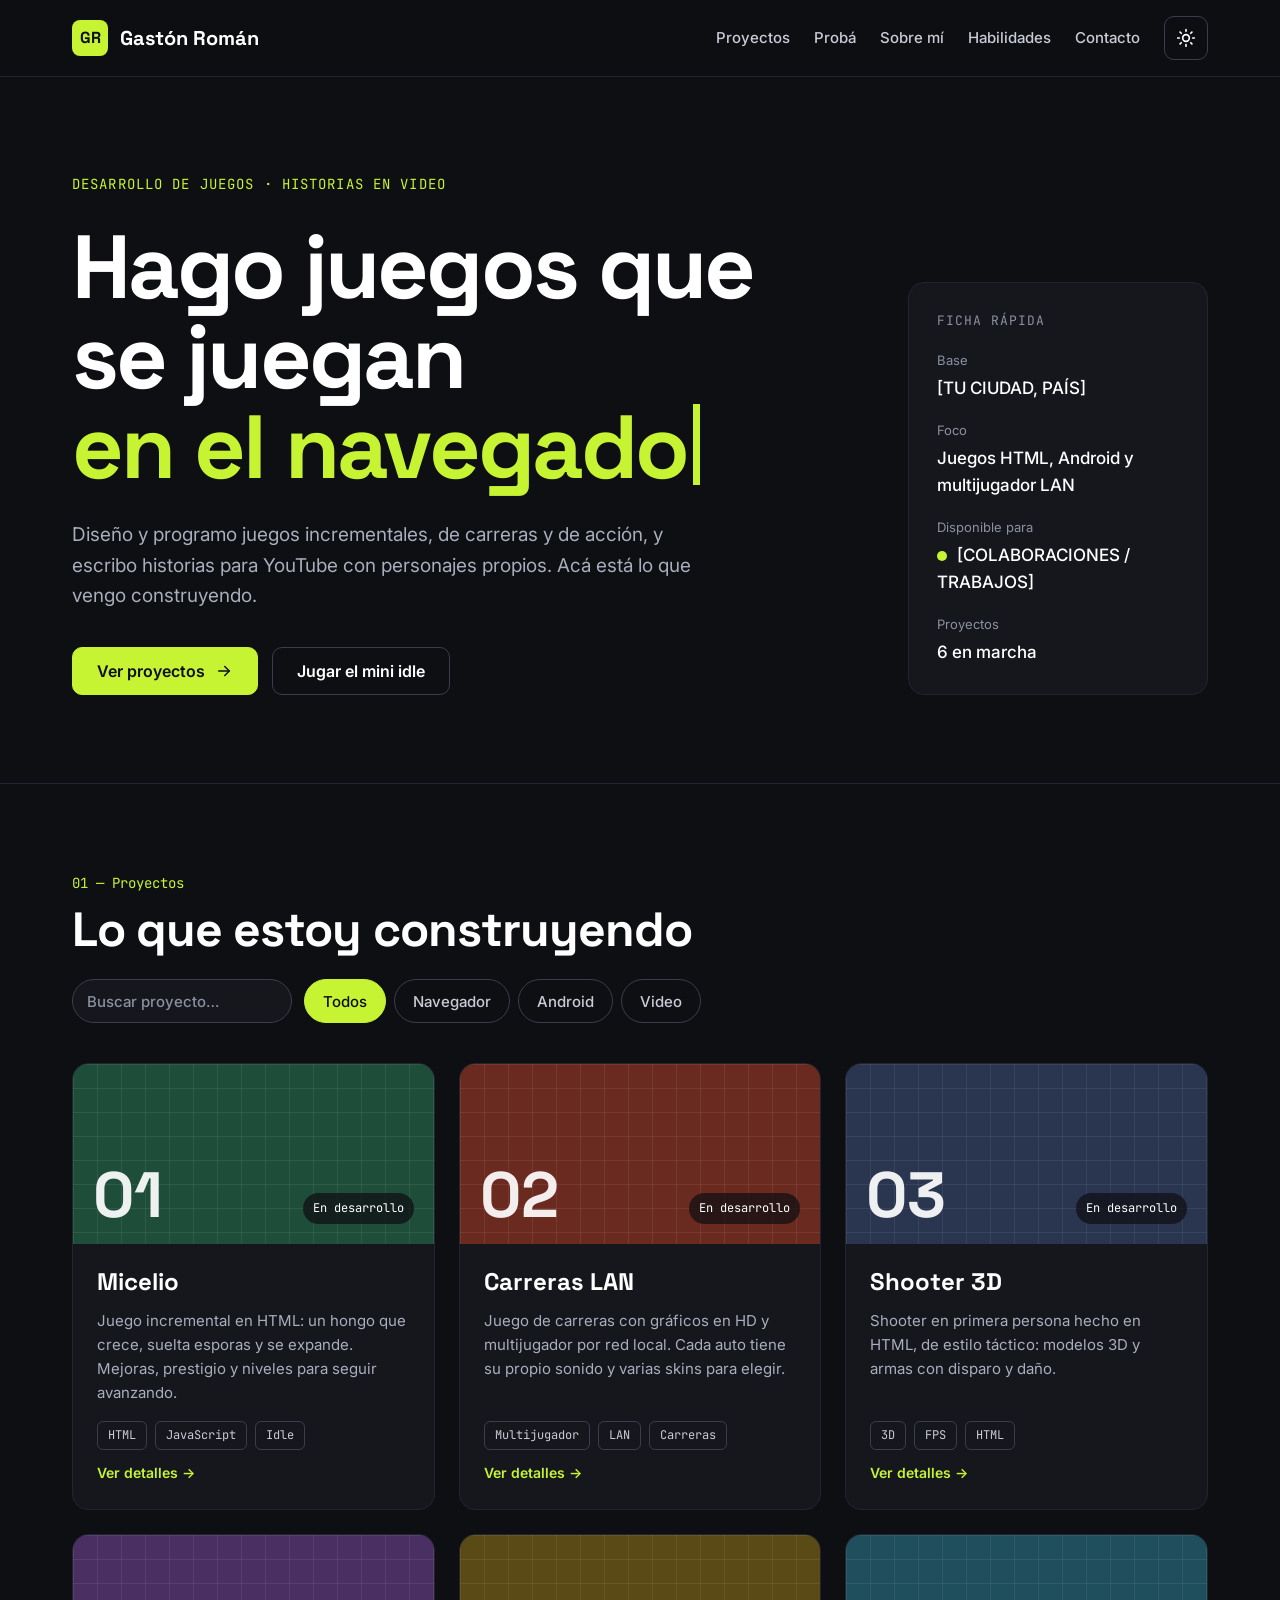
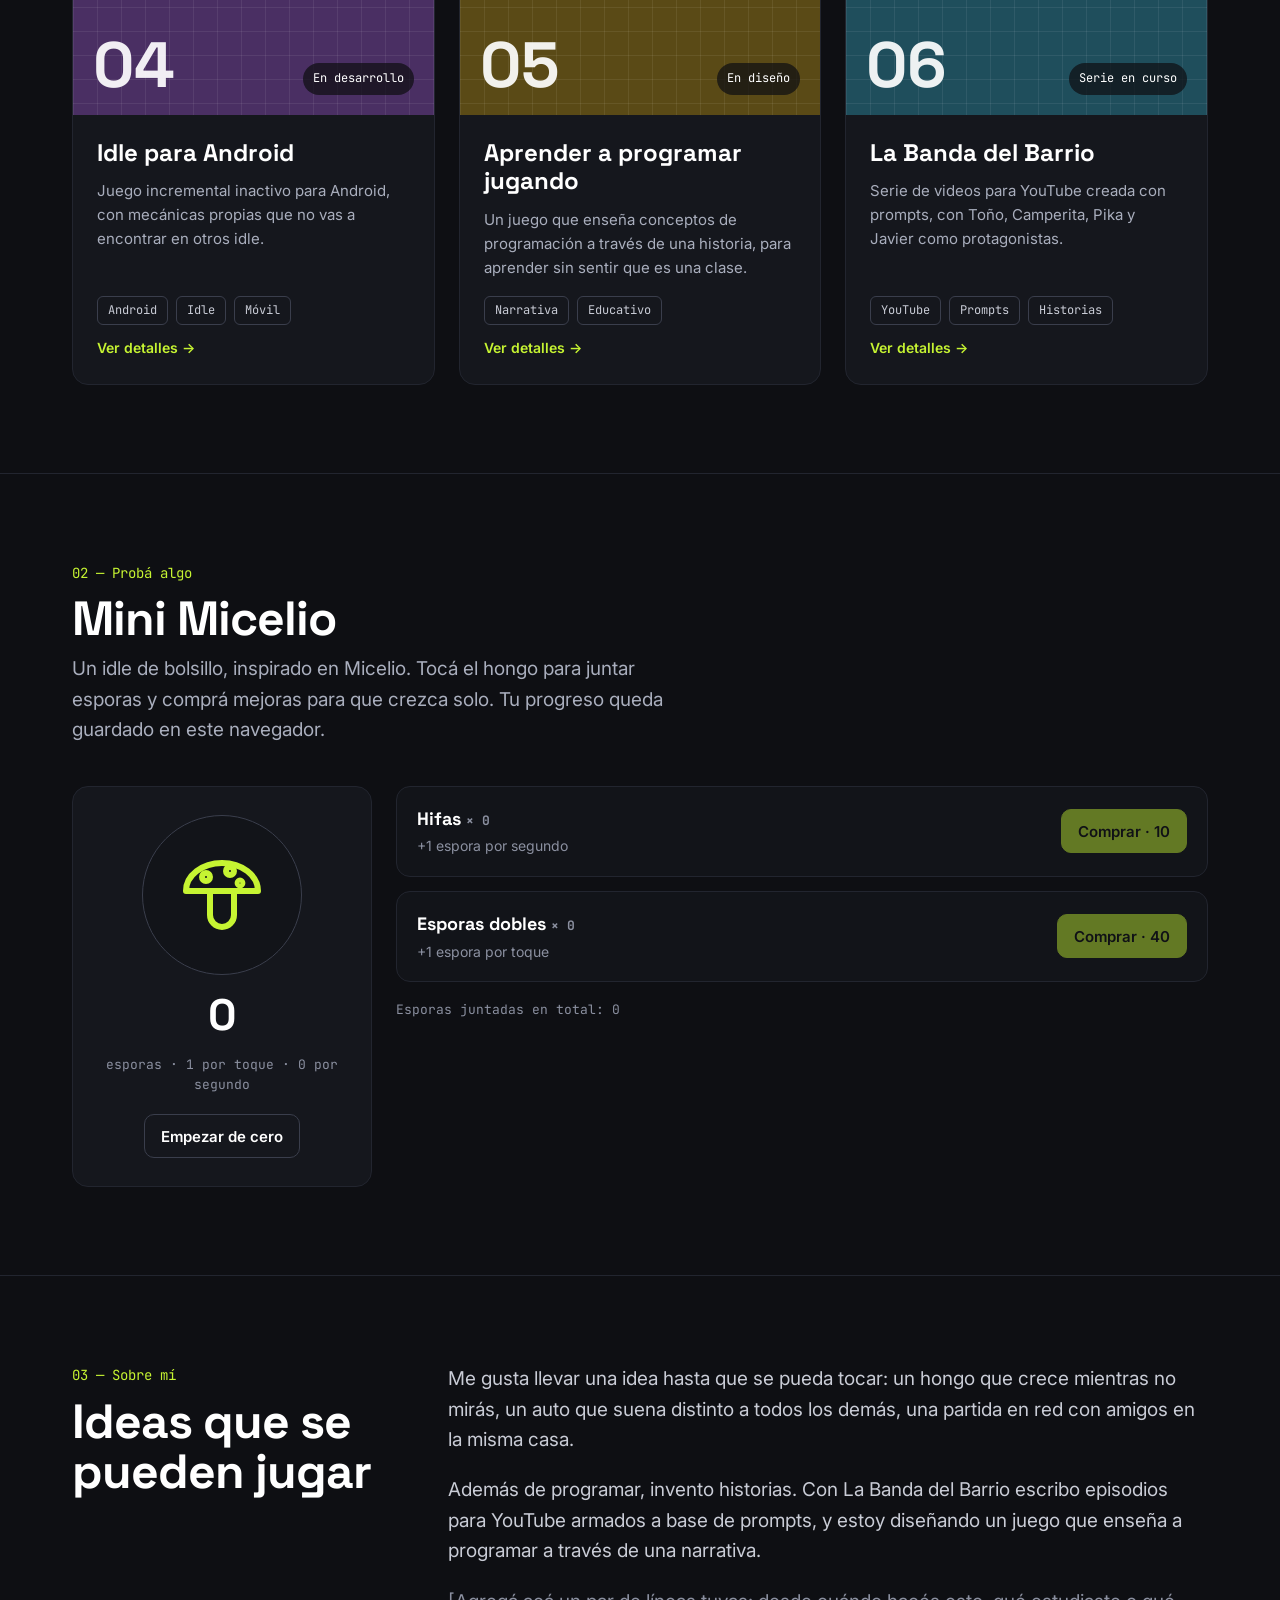
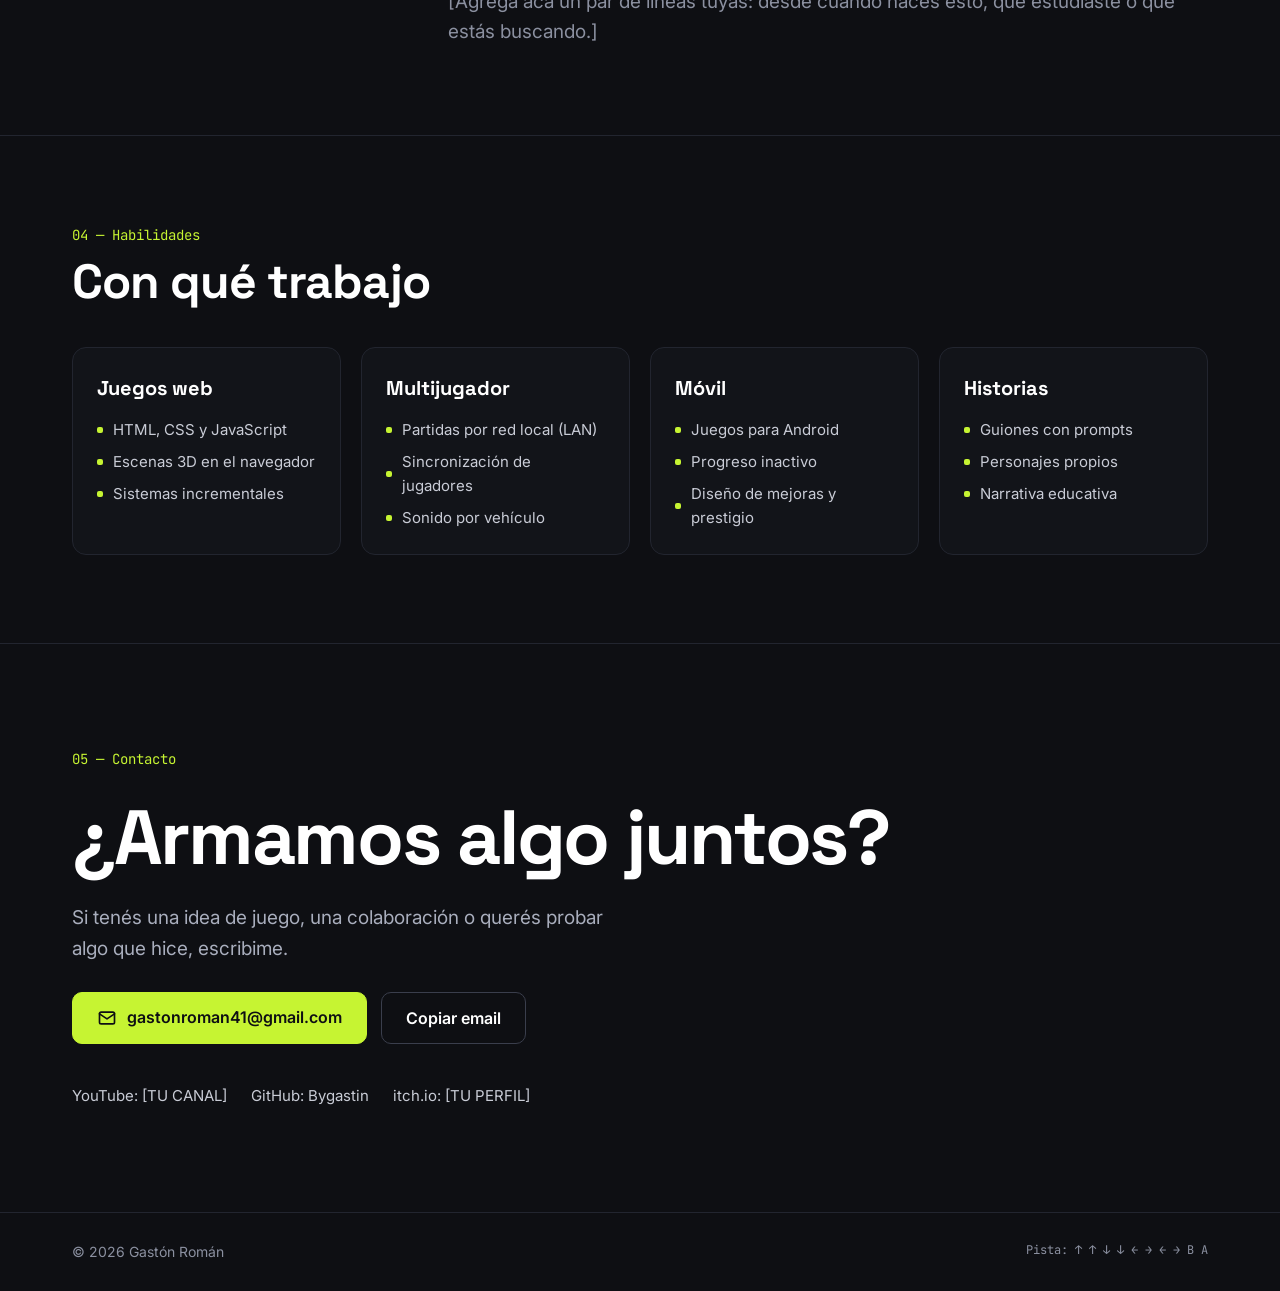
==== commit cbcf0191: "Corregir error: 'top' ya declarado Co-Authored-By: Claude Opus 5.5 <noreply@anthropic.com> Claude-Se" ====
--- a/index.html
+++ b/index.html
@@ -317,6 +317,7 @@
 <div class="toast" id="toast" role="status"></div>
 
 <script>
+(() => {
   // ====== Editá tus proyectos acá ======
   // demo y code: poné la URL entre comillas cuando la tengas ('' = "próximamente")
   const projects = [
@@ -522,9 +523,9 @@
   }
 
   /* ---------- Botón volver arriba ---------- */
-  const top = $('to-top');
-  addEventListener('scroll', () => top.classList.toggle('show', scrollY > 600), { passive:true });
-  top.addEventListener('click', () => scrollTo({ top:0, behavior: reduced ? 'auto' : 'smooth' }));
+  const toTopBtn = $('to-top');
+  addEventListener('scroll', () => toTopBtn.classList.toggle('show', scrollY > 600), { passive:true });
+  toTopBtn.addEventListener('click', () => scrollTo({ top:0, behavior: reduced ? 'auto' : 'smooth' }));
 
   /* ---------- Código secreto (Konami) ---------- */
   const konami = ['ArrowUp','ArrowUp','ArrowDown','ArrowDown','ArrowLeft','ArrowRight','ArrowLeft','ArrowRight','b','a'];
@@ -544,6 +545,7 @@
 
   $('year').textContent = new Date().getFullYear();
   renderFilters(); renderProjects(); renderGame();
+})();
 </script>
 </body>
 </html>
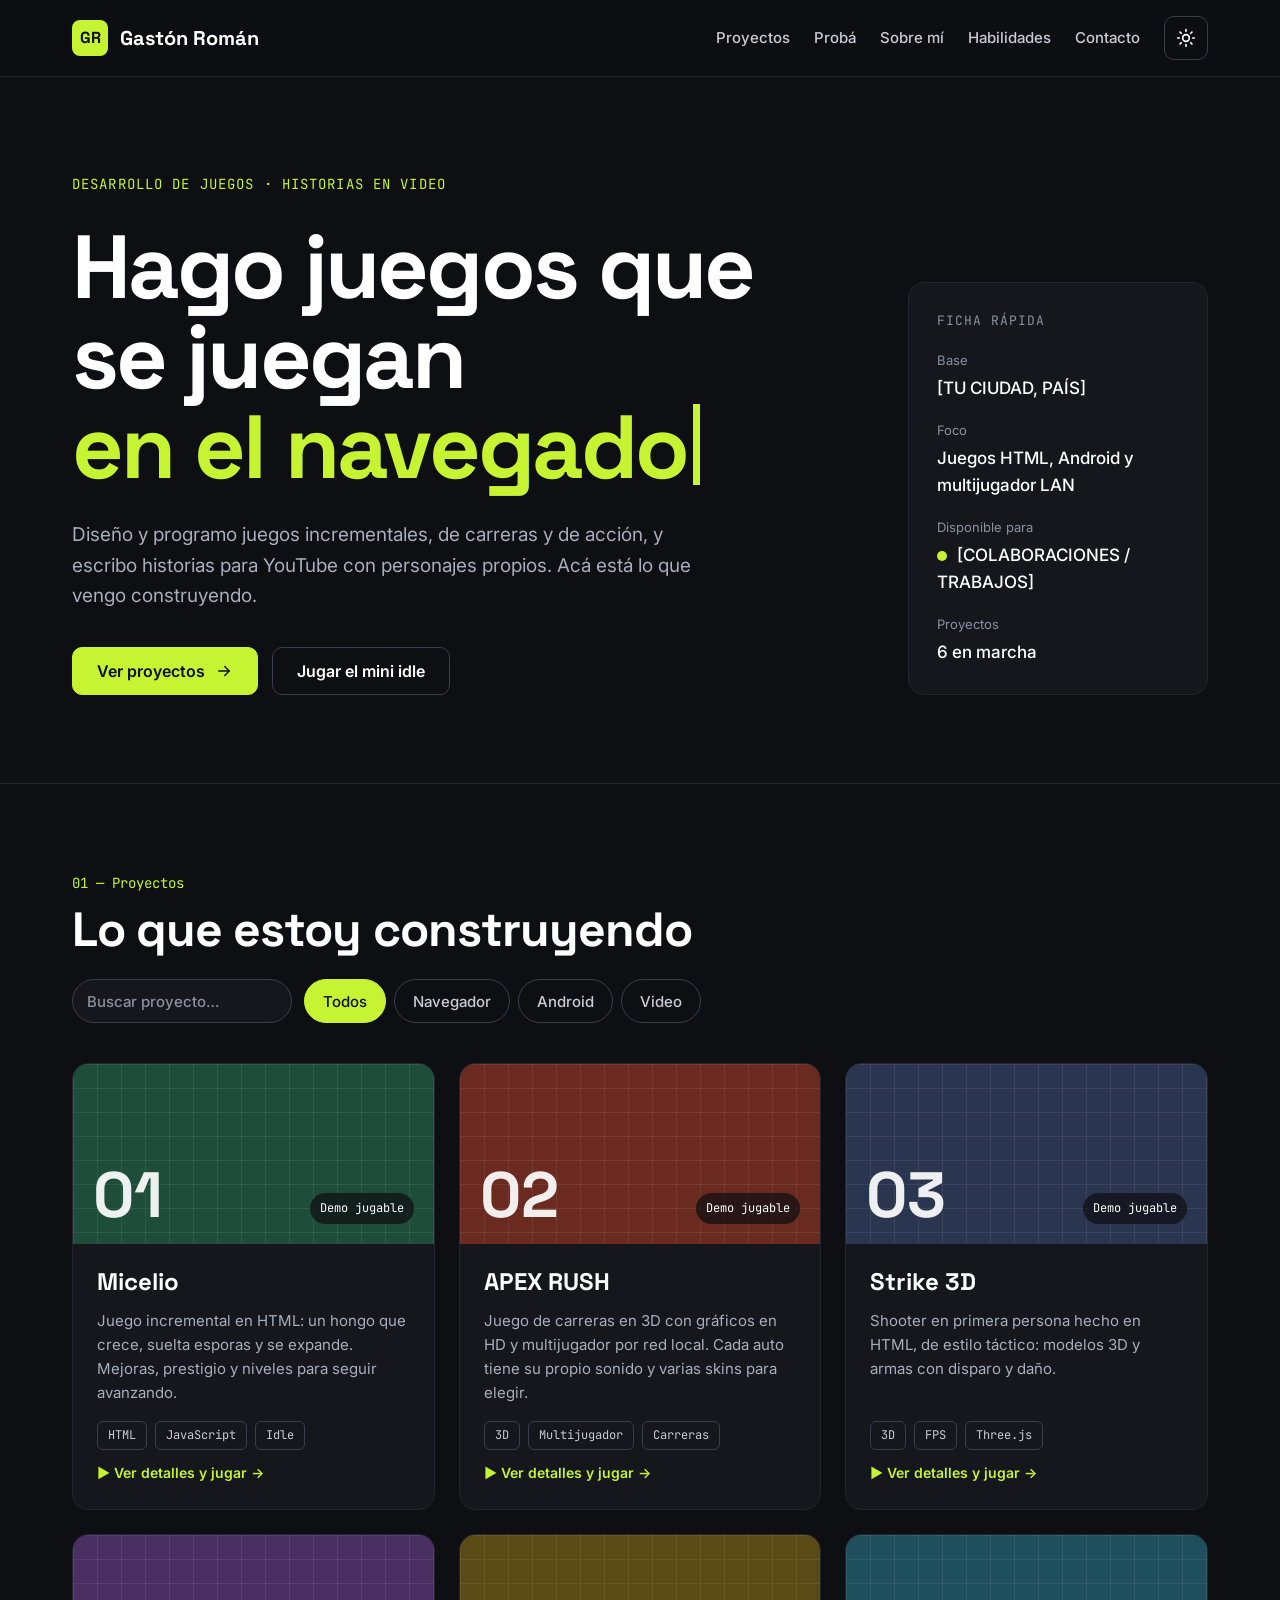
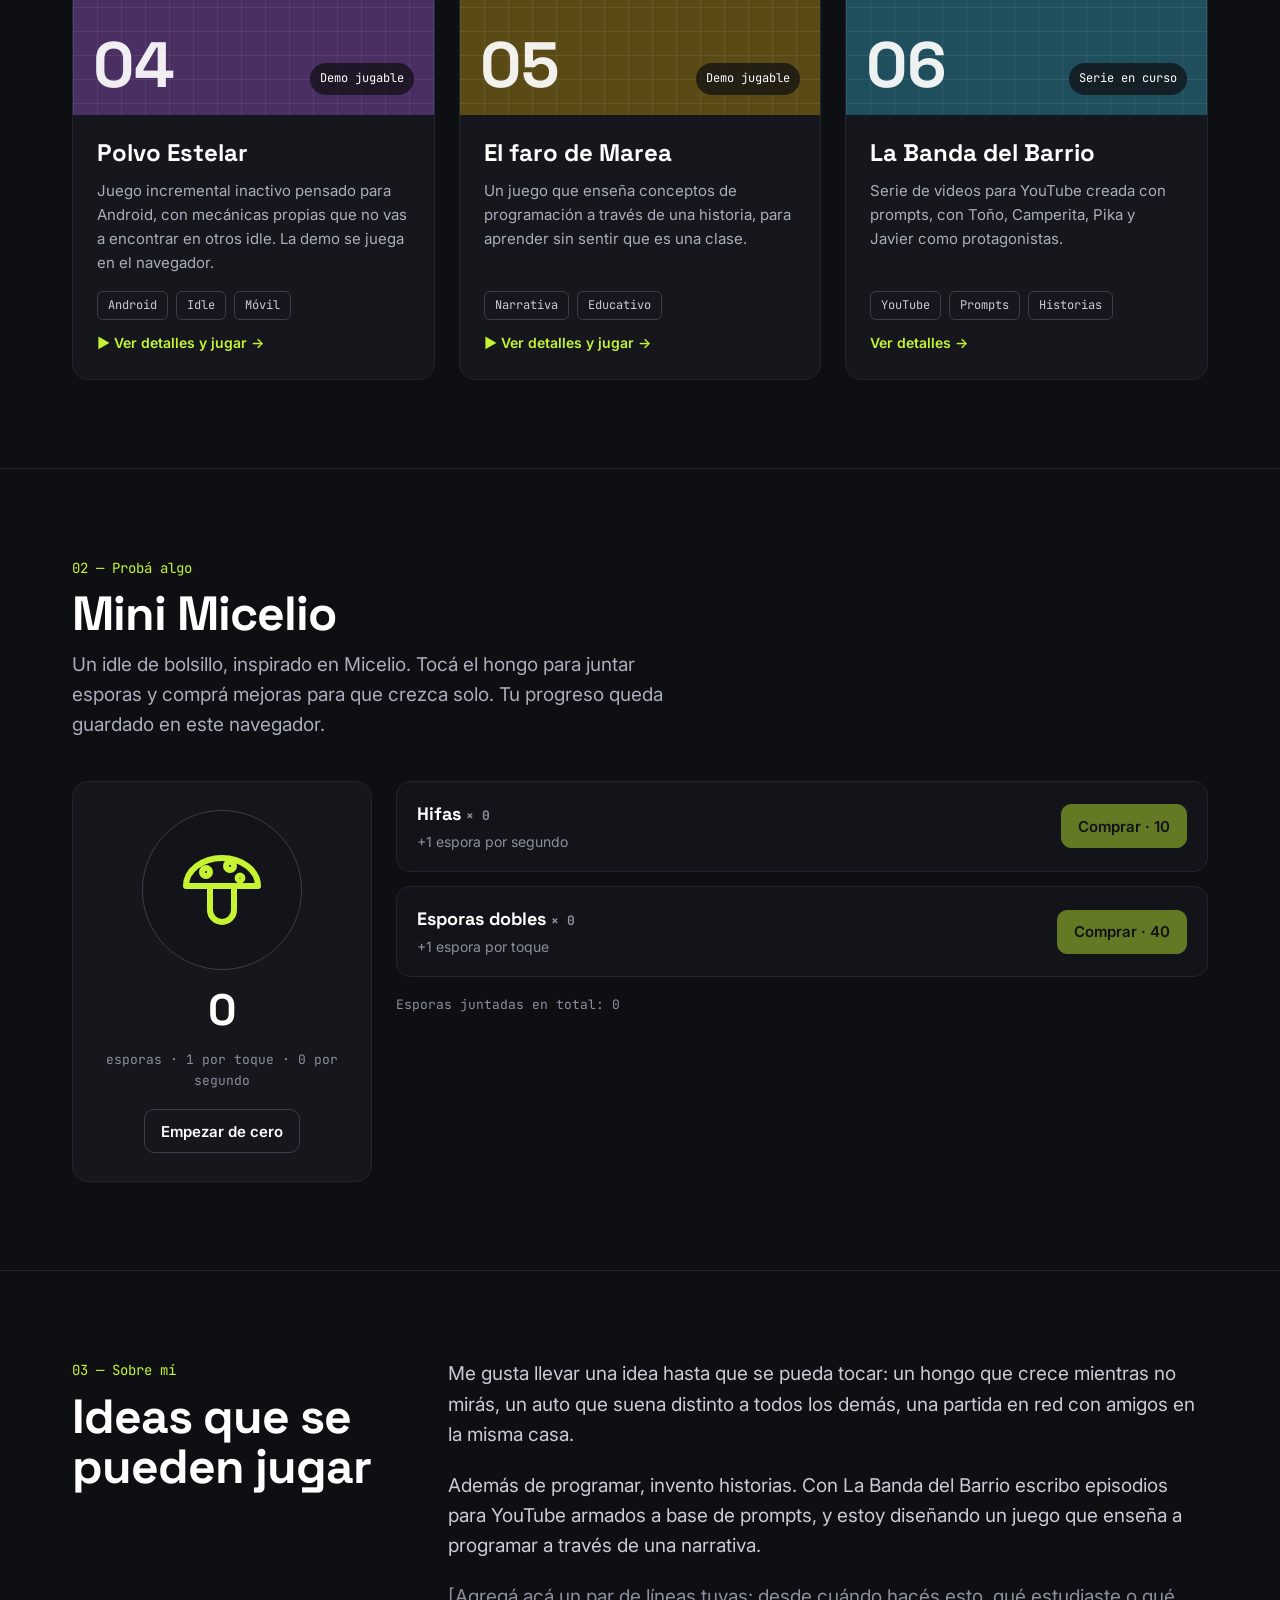
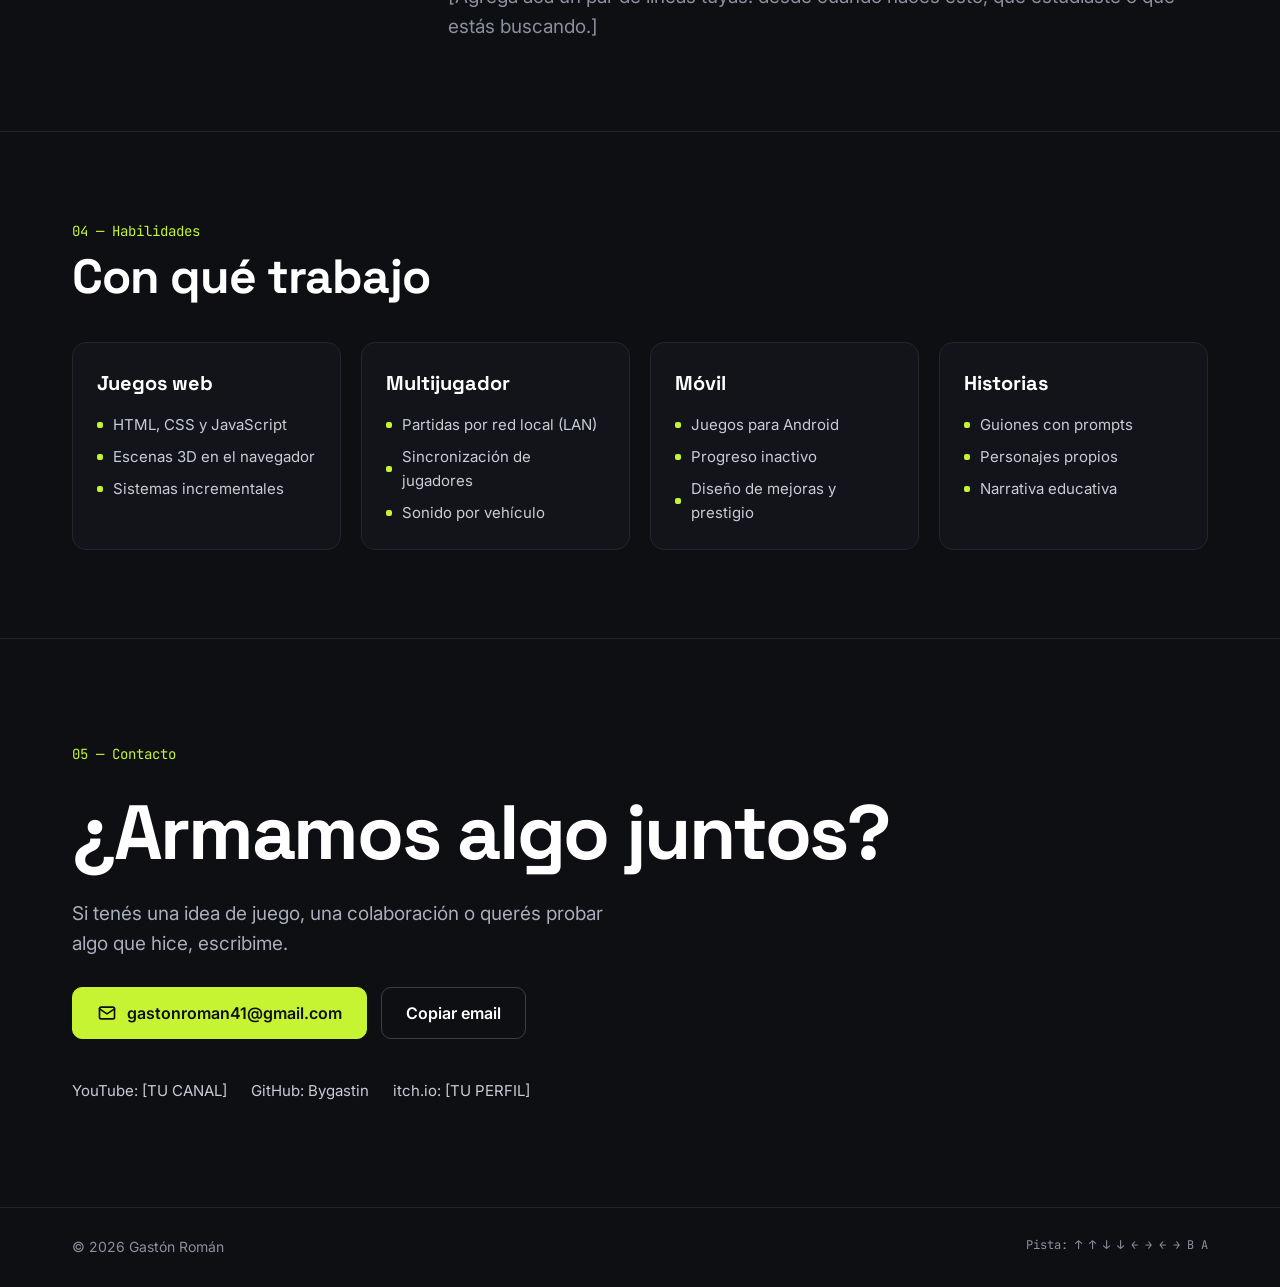
==== commit 52448f56: "Agregar demos jugables: Micelio, APEX RUSH, Strike 3D, Polvo Estelar y El faro de Marea Co-Authored-" ====
--- a/index.html
+++ b/index.html
@@ -320,27 +320,28 @@
 (() => {
   // ====== Editá tus proyectos acá ======
   // demo y code: poné la URL entre comillas cuando la tengas ('' = "próximamente")
+  const REPO = 'https://github.com/Bygastin/Bygastin/tree/main/demos/';
   const projects = [
-    { num:'01', title:'Micelio', bg:'#1E4D3A', status:'En desarrollo', cats:['web'],
+    { num:'01', title:'Micelio', bg:'#1E4D3A', status:'Demo jugable', cats:['web'],
       desc:'Juego incremental en HTML: un hongo que crece, suelta esporas y se expande. Mejoras, prestigio y niveles para seguir avanzando.',
       feats:['Mejoras para crecer más rápido','Sistema de prestigio','Niveles de progreso'],
-      tags:['HTML','JavaScript','Idle'], demo:'', code:'' },
-    { num:'02', title:'Carreras LAN', bg:'#6B2A1F', status:'En desarrollo', cats:['web'],
-      desc:'Juego de carreras con gráficos en HD y multijugador por red local. Cada auto tiene su propio sonido y varias skins para elegir.',
-      feats:['Multijugador en red local','Sonido distinto para cada auto','Skins para personalizar'],
-      tags:['Multijugador','LAN','Carreras'], demo:'', code:'' },
-    { num:'03', title:'Shooter 3D', bg:'#2A3550', status:'En desarrollo', cats:['web'],
+      tags:['HTML','JavaScript','Idle'], demo:'demos/micelio/', code:REPO+'micelio' },
+    { num:'02', title:'APEX RUSH', bg:'#6B2A1F', status:'Demo jugable', cats:['web'],
+      desc:'Juego de carreras en 3D con gráficos en HD y multijugador por red local. Cada auto tiene su propio sonido y varias skins para elegir.',
+      feats:['Carreras en 3D','Sonido distinto para cada auto','Skins para personalizar','Multijugador en red local'],
+      tags:['3D','Multijugador','Carreras'], demo:'demos/apex-rush/', code:REPO+'apex-rush' },
+    { num:'03', title:'Strike 3D', bg:'#2A3550', status:'Demo jugable', cats:['web'],
       desc:'Shooter en primera persona hecho en HTML, de estilo táctico: modelos 3D y armas con disparo y daño.',
-      feats:['Modelos 3D','Armas con disparo y daño','Se juega en el navegador'],
-      tags:['3D','FPS','HTML'], demo:'', code:'' },
-    { num:'04', title:'Idle para Android', bg:'#4A2F63', status:'En desarrollo', cats:['movil'],
-      desc:'Juego incremental inactivo para Android, con mecánicas propias que no vas a encontrar en otros idle.',
-      feats:['Progreso mientras no jugás','Funciones únicas'],
-      tags:['Android','Idle','Móvil'], demo:'', code:'' },
-    { num:'05', title:'Aprender a programar jugando', bg:'#5A4A16', status:'En diseño', cats:[],
+      feats:['Modelos 3D','Armas con disparo y daño','Se juega en el navegador','Las salas online solo funcionan dentro de Claude'],
+      tags:['3D','FPS','Three.js'], demo:'demos/strike-3d/', code:REPO+'strike-3d' },
+    { num:'04', title:'Polvo Estelar', bg:'#4A2F63', status:'Demo jugable', cats:['movil','web'],
+      desc:'Juego incremental inactivo pensado para Android, con mecánicas propias que no vas a encontrar en otros idle. La demo se juega en el navegador.',
+      feats:['Progreso mientras no jugás','Funciones únicas','Pensado para pantalla de celular'],
+      tags:['Android','Idle','Móvil'], demo:'demos/polvo-estelar/', code:REPO+'polvo-estelar' },
+    { num:'05', title:'El faro de Marea', bg:'#5A4A16', status:'Demo jugable', cats:['web'],
       desc:'Un juego que enseña conceptos de programación a través de una historia, para aprender sin sentir que es una clase.',
       feats:['Conceptos de programación contados como historia','Visual e interactivo'],
-      tags:['Narrativa','Educativo'], demo:'', code:'' },
+      tags:['Narrativa','Educativo'], demo:'demos/faro-de-marea/', code:REPO+'faro-de-marea' },
     { num:'06', title:'La Banda del Barrio', bg:'#1F4E5C', status:'Serie en curso', cats:['video'],
       desc:'Serie de videos para YouTube creada con prompts, con Toño, Camperita, Pika y Javier como protagonistas.',
       feats:['Personajes: Toño, Camperita, Pika y Javier','Historias armadas con prompts'],
@@ -424,7 +425,7 @@
           <span class="c-title">${esc(p.title)}</span>
           <span class="c-desc">${esc(p.desc)}</span>
           <span class="tags">${p.tags.map(t => `<span class="tag">${esc(t)}</span>`).join('')}</span>
-          <span class="more">Ver detalles →</span>
+          <span class="more">${p.demo ? '▶ Ver detalles y jugar →' : 'Ver detalles →'}</span>
         </span>
       </button>`).join('') : `<div class="empty">No hay proyectos que coincidan con “${esc(query)}”.</div>`;
   }
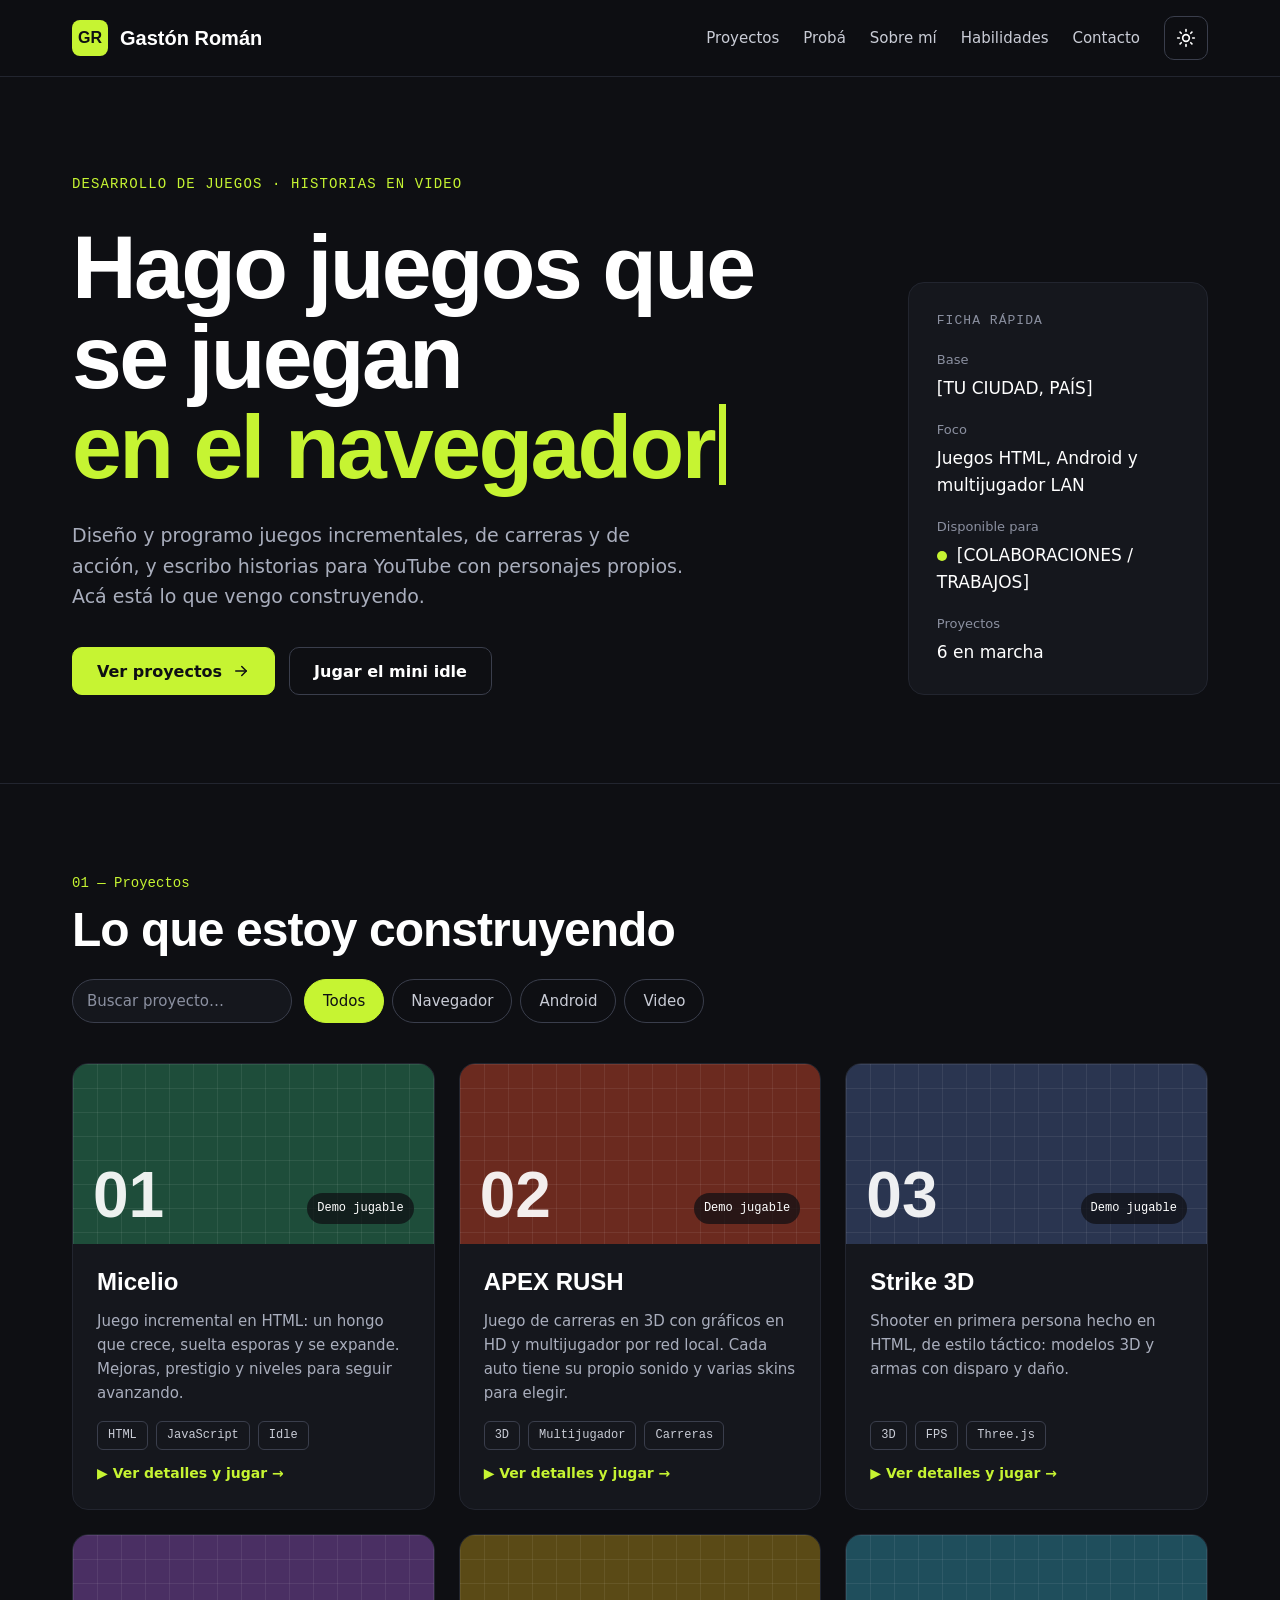
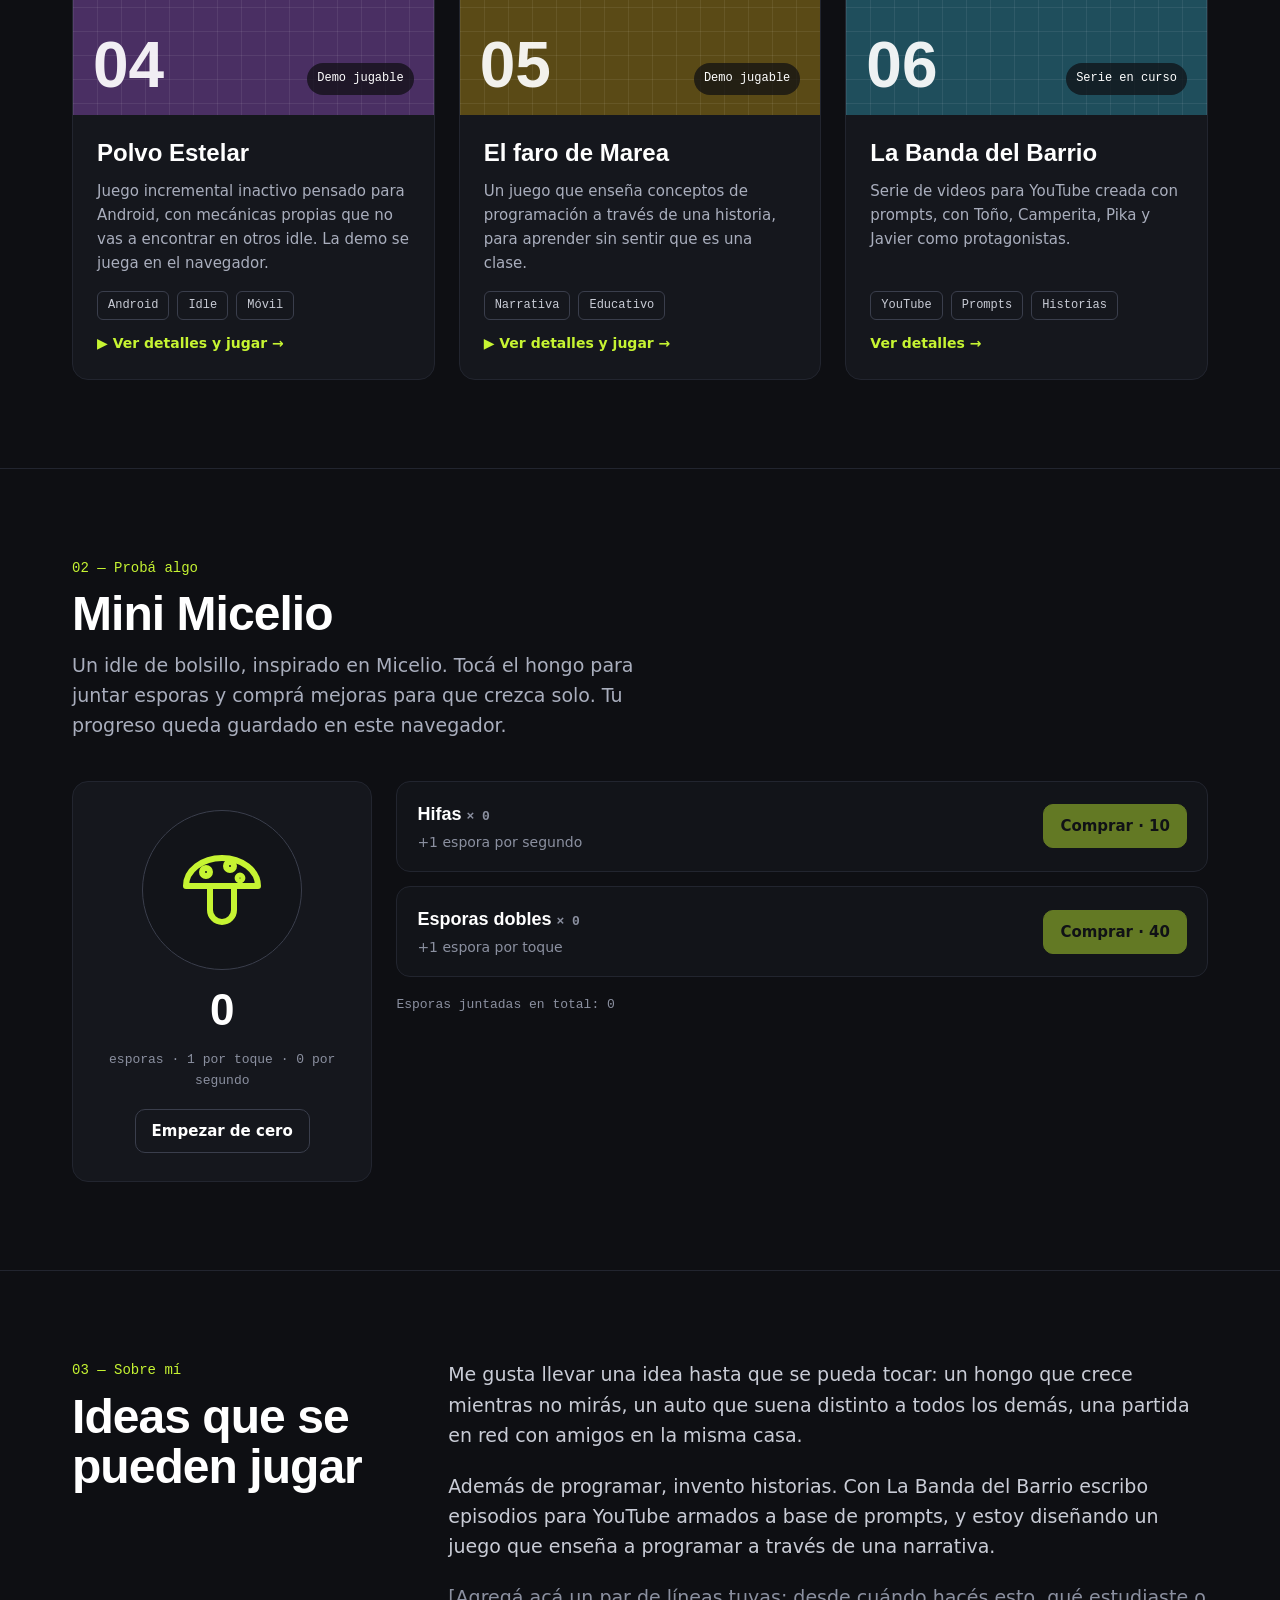
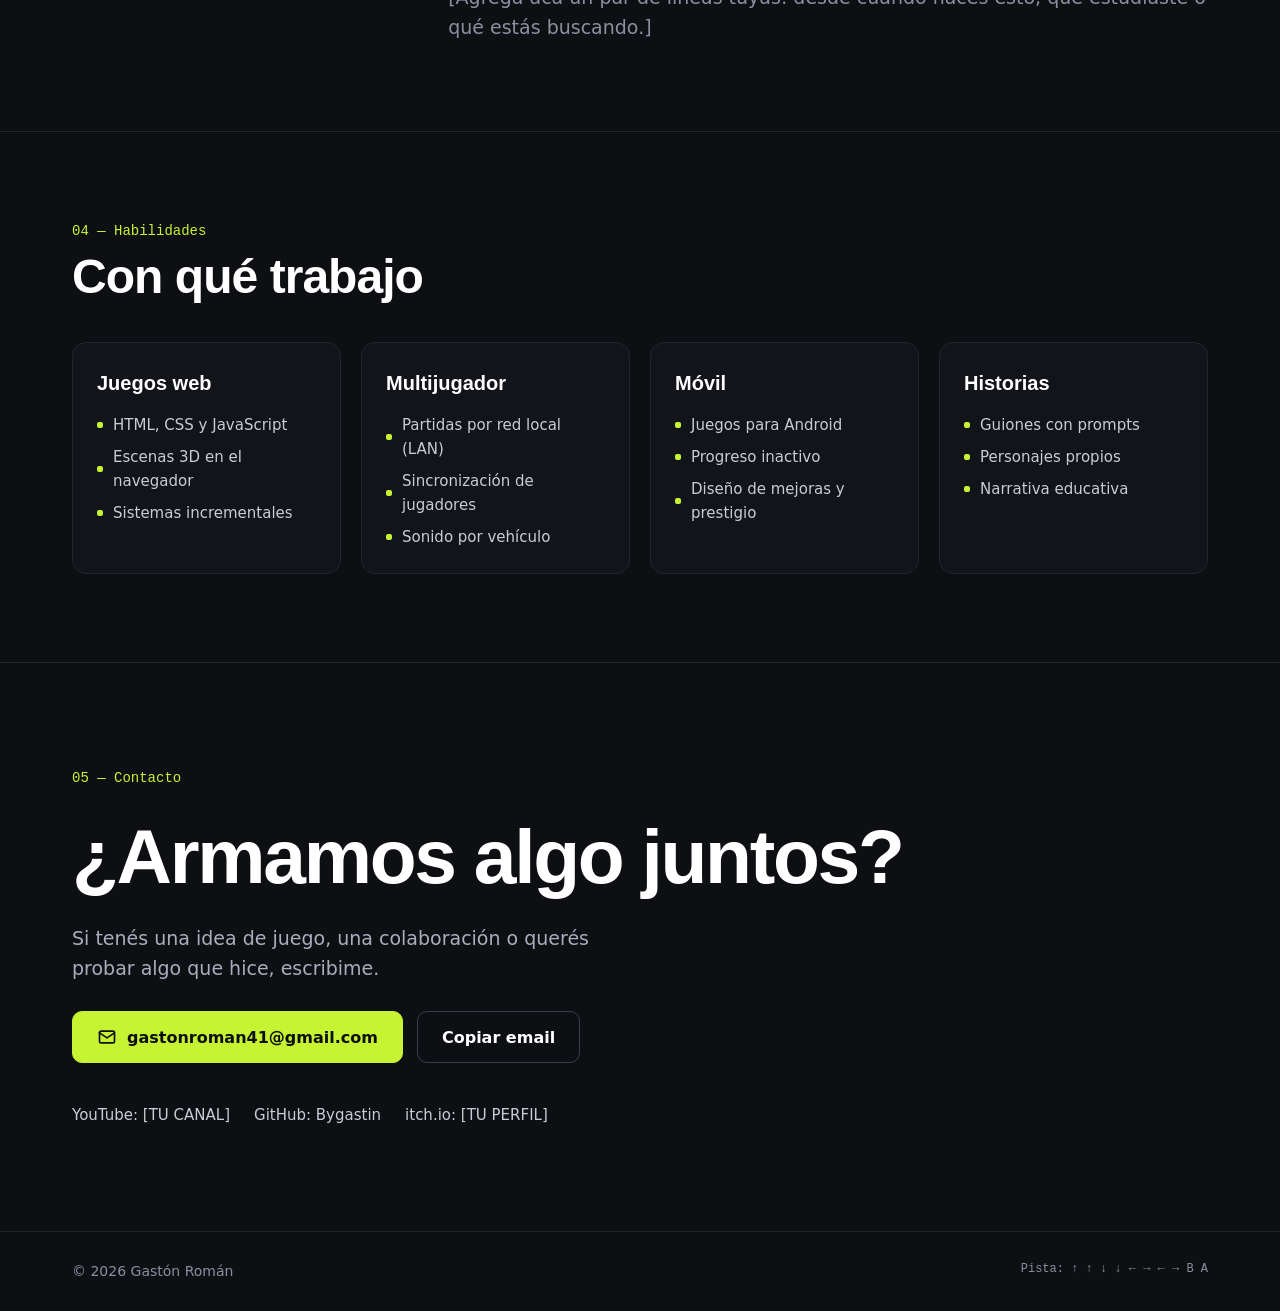
==== commit caa495cc: "Seguridad: CSP, sin innerHTML, validación de datos, email oculto y protección contra clickjacking - " ====
--- a/index.html
+++ b/index.html
@@ -3,162 +3,17 @@
 <head>
 <meta charset="utf-8">
 <meta name="viewport" content="width=device-width, initial-scale=1">
+<!-- Seguridad: solo se permite cargar código propio y las fuentes de Google -->
+<meta http-equiv="Content-Security-Policy" content="default-src 'self'; script-src 'self'; style-src 'self' 'unsafe-inline' https://fonts.googleapis.com; font-src https://fonts.gstatic.com; img-src 'self' data:; connect-src 'none'; object-src 'none'; frame-src 'none'; base-uri 'none'; form-action 'none'; upgrade-insecure-requests; require-trusted-types-for 'script'; trusted-types 'none'">
+<meta name="referrer" content="strict-origin-when-cross-origin">
+<link rel="icon" href="data:image/svg+xml,%3Csvg xmlns='http://www.w3.org/2000/svg' viewBox='0 0 64 64'%3E%3Crect width='64' height='64' rx='14' fill='%23C6F432'/%3E%3Ctext x='32' y='42' font-family='Arial,sans-serif' font-weight='700' font-size='28' text-anchor='middle' fill='%230E0F13'%3EGR%3C/text%3E%3C/svg%3E">
 <title>Gastón Román — Portafolio</title>
 <meta name="description" content="Portafolio de Gastón Román: juegos para navegador, Android y multijugador LAN, e historias para YouTube.">
-<script>
-  // Marca que hay JS y aplica el tema guardado antes de pintar (evita parpadeo)
-  document.documentElement.classList.add('js');
-  try { var t = localStorage.getItem('gr-theme'); if (t) document.documentElement.dataset.theme = t; } catch (e) {}
-</script>
+<script src="js/theme.js"></script>
 <link rel="preconnect" href="https://fonts.googleapis.com">
 <link rel="preconnect" href="https://fonts.gstatic.com" crossorigin>
 <link rel="stylesheet" href="https://fonts.googleapis.com/css2?family=Inter:wght@400;500;600&family=JetBrains+Mono:wght@500&family=Space+Grotesk:wght@500;700&display=swap">
-<style>
-  :root{
-    --accent:#C6F432; --accent-ink:#C6F432; --on-accent:#0E0F13;
-    --bg:#0E0F13; --panel:#15171D; --panel2:#121419;
-    --line:#22252F; --line2:#3A3E4C;
-    --text:#C9CCD6; --soft:#A9AEBD; --muted:#8B90A0; --strong:#FFFFFF;
-    --overlay:rgba(5,6,8,.72);
-  }
-  [data-theme="light"]{
-    --accent-ink:#3F6212;
-    --bg:#F6F6F1; --panel:#FFFFFF; --panel2:#FBFBF8;
-    --line:#E2E2DA; --line2:#C9C9BF;
-    --text:#2E3038; --soft:#4A4D57; --muted:#5F626C; --strong:#0E0F13;
-    --overlay:rgba(20,20,20,.45);
-  }
-  *{box-sizing:border-box}
-  html{scroll-behavior:smooth}
-  body{margin:0;background:var(--bg);color:var(--text);font-family:Inter,system-ui,sans-serif;font-size:17px;line-height:1.6;transition:background .25s ease,color .25s ease}
-  a{color:var(--strong)}
-  .wrap{max-width:1200px;margin:0 auto;padding:0 32px}
-  .navlink{text-decoration:none;color:var(--text)}
-  .navlink:hover,.navlink[aria-current="true"]{color:var(--strong)}
-  nav .navlink[aria-current="true"]{box-shadow:0 2px 0 var(--accent)}
-  .mono{font-family:'JetBrains Mono',monospace}
-  .display{font-family:'Space Grotesk',sans-serif;color:var(--strong);letter-spacing:-0.02em;margin:0}
-  section{border-top:1px solid var(--line)}
-  .kicker{margin:0;font-family:'JetBrains Mono',monospace;font-size:14px;color:var(--accent-ink)}
-  h2.display{font-size:48px;line-height:1.05}
-  :focus-visible{outline:2px solid var(--accent);outline-offset:3px;border-radius:6px}
-
-  header{border-bottom:1px solid var(--line);position:sticky;top:0;z-index:20;background:color-mix(in srgb,var(--bg) 88%,transparent);backdrop-filter:blur(10px)}
-  header .wrap{padding-top:16px;padding-bottom:16px;display:flex;flex-wrap:wrap;gap:16px;align-items:center;justify-content:space-between}
-  .brand{display:flex;gap:12px;align-items:center;font-family:'Space Grotesk',sans-serif;font-weight:700;font-size:20px;color:var(--strong);text-decoration:none}
-  .logo{display:inline-flex;width:36px;height:36px;border-radius:8px;align-items:center;justify-content:center;background:var(--accent);color:var(--on-accent);font-size:16px}
-  .nav-right{display:flex;flex-wrap:wrap;gap:24px;align-items:center}
-  nav{display:flex;flex-wrap:wrap;gap:24px;font-size:15px;font-weight:500}
-  .icon-btn{display:inline-flex;align-items:center;justify-content:center;width:44px;height:44px;border-radius:10px;border:1px solid var(--line2);background:transparent;color:var(--strong);cursor:pointer}
-
-  #inicio{border-top:0}
-  .hero{padding-top:96px;padding-bottom:88px;display:flex;flex-wrap:wrap;gap:56px;align-items:flex-end}
-  .hero-main{flex:999 1 560px;min-width:0;display:flex;flex-direction:column;gap:28px}
-  .hero h1{font-size:clamp(44px,7vw,92px);line-height:1;letter-spacing:-0.03em}
-  .rotator{color:var(--accent-ink);white-space:nowrap}
-  .caret{display:inline-block;width:.08em;height:.9em;background:var(--accent);vertical-align:-0.08em;margin-left:.06em;animation:blink 1s steps(1) infinite}
-  @keyframes blink{50%{opacity:0}}
-  .lead{margin:0;max-width:620px;font-size:19px;color:var(--soft)}
-  .btns{display:flex;flex-wrap:wrap;gap:14px;align-items:center}
-  .btn{display:inline-flex;align-items:center;gap:10px;min-height:48px;padding:0 24px;border-radius:10px;font-weight:600;text-decoration:none;font-size:16px;font-family:inherit;cursor:pointer}
-  .btn-primary{background:var(--accent);color:var(--on-accent);border:1px solid var(--accent)}
-  .btn-primary:hover{color:var(--on-accent);filter:brightness(1.08)}
-  .btn-primary:disabled{opacity:.45;cursor:not-allowed;filter:none}
-  .btn-ghost{background:transparent;color:var(--strong);border:1px solid var(--line2)}
-  .btn-sm{min-height:44px;padding:0 16px;font-size:15px}
-  .facts{flex:1 1 300px;min-width:0;border:1px solid var(--line);border-radius:16px;background:var(--panel);padding:28px;display:flex;flex-direction:column;gap:18px}
-  .fact{display:flex;flex-direction:column;gap:4px}
-  .fact small{font-size:13px;color:var(--muted)}
-  .fact span{color:var(--strong);font-weight:500}
-  .dot{display:inline-block;width:10px;height:10px;border-radius:50%;background:var(--accent);margin-right:10px}
-
-  .block{padding-top:88px;padding-bottom:88px;display:flex;flex-direction:column;gap:40px}
-  .head-row{display:flex;flex-wrap:wrap;gap:24px;align-items:flex-end;justify-content:space-between}
-  .head{display:flex;flex-direction:column;gap:10px}
-  .tools{display:flex;flex-wrap:wrap;gap:12px;align-items:center}
-  .search{min-height:44px;width:220px;max-width:100%;padding:0 14px;border-radius:999px;border:1px solid var(--line2);background:var(--panel);color:var(--strong);font:500 15px Inter,system-ui,sans-serif}
-  .search::placeholder{color:var(--muted)}
-  .filters{display:flex;flex-wrap:wrap;gap:8px}
-  .pill{min-height:44px;padding:0 18px;border-radius:999px;font:500 15px Inter,system-ui,sans-serif;cursor:pointer;background:transparent;color:var(--text);border:1px solid var(--line2)}
-  .pill[aria-pressed="true"]{background:var(--accent);color:var(--on-accent);border-color:var(--accent)}
-  .empty{padding:40px;border:1px dashed var(--line2);border-radius:16px;color:var(--muted);text-align:center}
-
-  .grid{display:grid;grid-template-columns:repeat(auto-fill,minmax(320px,1fr));gap:24px}
-  .card{border:1px solid var(--line);border-radius:16px;background:var(--panel);overflow:hidden;display:flex;flex-direction:column;transition:transform .2s ease,border-color .2s ease;text-align:left;padding:0;font:inherit;color:inherit;cursor:pointer;width:100%}
-  .card:hover{transform:translateY(-4px);border-color:var(--line2)}
-  .thumb{position:relative;overflow:hidden;height:180px;display:flex;align-items:flex-end;justify-content:space-between;padding:20px;width:100%}
-  .thumb::after{content:"";position:absolute;inset:0;background-image:linear-gradient(rgba(255,255,255,.07) 1px,transparent 1px),linear-gradient(90deg,rgba(255,255,255,.07) 1px,transparent 1px);background-size:24px 24px;pointer-events:none}
-  .num{position:relative;z-index:1;font-family:'Space Grotesk',sans-serif;font-weight:700;font-size:64px;line-height:.9;color:rgba(255,255,255,.92)}
-  .status{position:relative;z-index:1;font-family:'JetBrains Mono',monospace;font-size:12px;padding:6px 10px;border-radius:999px;background:rgba(14,15,19,.72);color:#FFFFFF}
-  .card-body{padding:24px;display:flex;flex-direction:column;gap:12px;flex-grow:1}
-  .c-title{display:block;font-family:'Space Grotesk',sans-serif;font-weight:700;font-size:24px;line-height:1.2;color:var(--strong)}
-  .c-desc{display:block;font-size:15px;color:var(--soft);flex-grow:1}
-  .more{font-size:14px;font-weight:600;color:var(--accent-ink)}
-  .tags{display:flex;flex-wrap:wrap;gap:8px;padding-top:4px}
-  .tag{font-family:'JetBrains Mono',monospace;font-size:12px;padding:4px 10px;border-radius:6px;border:1px solid var(--line2);color:var(--text)}
-
-  dialog{border:1px solid var(--line2);border-radius:18px;background:var(--panel);color:var(--text);padding:0;width:min(640px,calc(100vw - 32px));max-height:calc(100vh - 48px)}
-  dialog::backdrop{background:var(--overlay)}
-  .modal-thumb{height:160px}
-  .modal-body{padding:28px;display:flex;flex-direction:column;gap:16px}
-  .modal-body h3{margin:0;font-family:'Space Grotesk',sans-serif;font-size:32px;color:var(--strong);line-height:1.1}
-  .modal-body p{margin:0;color:var(--soft)}
-  .modal-body ul{margin:0;padding-left:20px;display:flex;flex-direction:column;gap:6px}
-  .modal-close{position:absolute;top:14px;right:14px;z-index:2;background:rgba(14,15,19,.72);color:#FFF;border-color:transparent}
-
-  .game{display:flex;flex-wrap:wrap;gap:24px;align-items:stretch}
-  .game-main{flex:1 1 300px;min-width:0;border:1px solid var(--line);border-radius:16px;background:var(--panel);padding:28px;display:flex;flex-direction:column;align-items:center;gap:18px;text-align:center}
-  .shroom{width:160px;height:160px;border-radius:50%;border:1px solid var(--line2);background:var(--panel2);color:var(--accent-ink);cursor:pointer;display:flex;align-items:center;justify-content:center;transition:transform .08s ease}
-  .shroom:active{transform:scale(.94)}
-  .count{font-family:'Space Grotesk',sans-serif;font-size:44px;font-weight:700;color:var(--strong);line-height:1}
-  .rate{font-family:'JetBrains Mono',monospace;font-size:13px;color:var(--muted)}
-  .upgrades{flex:999 1 420px;min-width:0;display:flex;flex-direction:column;gap:14px}
-  .upgrade{border:1px solid var(--line);border-radius:14px;background:var(--panel2);padding:18px 20px;display:flex;flex-wrap:wrap;gap:12px;align-items:center;justify-content:space-between}
-  .upgrade h3{margin:0;font-family:'Space Grotesk',sans-serif;font-size:18px;color:var(--strong)}
-  .upgrade p{margin:2px 0 0;font-size:14px;color:var(--muted)}
-  .pop{position:fixed;pointer-events:none;font:700 18px 'Space Grotesk',sans-serif;color:var(--accent-ink);animation:pop .7s ease-out forwards;z-index:50}
-  @keyframes pop{to{transform:translateY(-48px);opacity:0}}
-
-  .about{padding-top:88px;padding-bottom:88px;display:flex;flex-wrap:wrap;gap:56px}
-  .about-head{flex:1 1 320px;min-width:0;display:flex;flex-direction:column;gap:10px}
-  .about-text{flex:999 1 560px;min-width:0;display:flex;flex-direction:column;gap:20px;font-size:19px}
-  .about-text p{margin:0}
-
-  .skills{display:grid;grid-template-columns:repeat(auto-fit,minmax(260px,1fr));gap:20px}
-  .skill{border:1px solid var(--line);border-radius:14px;padding:24px;display:flex;flex-direction:column;gap:14px;background:var(--panel2)}
-  .skill h3{margin:0;font-family:'Space Grotesk',sans-serif;font-size:20px;color:var(--strong)}
-  .skill ul{margin:0;padding:0;list-style:none;display:flex;flex-direction:column;gap:8px;font-size:15px}
-  .skill li{display:flex;gap:10px;align-items:center}
-  .skill li::before{content:"";width:6px;height:6px;border-radius:2px;background:var(--accent);flex:none}
-
-  .contact{padding-top:104px;padding-bottom:104px;display:flex;flex-direction:column;gap:28px;align-items:flex-start}
-  .contact h2{font-size:clamp(40px,6vw,80px);line-height:1;letter-spacing:-0.03em}
-  .socials{display:flex;flex-wrap:wrap;gap:24px;padding-top:12px;font-size:15px}
-
-  footer{border-top:1px solid var(--line)}
-  footer .wrap{padding-top:28px;padding-bottom:28px;display:flex;flex-wrap:wrap;gap:12px;justify-content:space-between;font-size:14px;color:var(--muted)}
-
-  .to-top{position:fixed;right:20px;bottom:20px;z-index:30;width:48px;height:48px;border-radius:12px;border:1px solid var(--accent);background:var(--accent);color:var(--on-accent);cursor:pointer;display:flex;align-items:center;justify-content:center;opacity:0;pointer-events:none;transform:translateY(10px);transition:opacity .2s ease,transform .2s ease}
-  .to-top.show{opacity:1;pointer-events:auto;transform:none}
-  .toast{position:fixed;left:50%;bottom:24px;z-index:60;transform:translate(-50%,20px);opacity:0;background:var(--strong);color:var(--bg);padding:12px 20px;border-radius:999px;font-weight:600;font-size:15px;transition:opacity .25s ease,transform .25s ease;pointer-events:none}
-  .toast.show{opacity:1;transform:translate(-50%,0)}
-
-  .js .reveal{opacity:0;transform:translateY(24px);transition:opacity .6s ease,transform .6s ease}
-  .js .reveal.in{opacity:1;transform:none}
-  @media (prefers-reduced-motion:reduce){
-    html{scroll-behavior:auto}
-    .js .reveal{opacity:1;transform:none;transition:none}
-    .caret{animation:none}
-    .card,.card:hover{transform:none}
-  }
-  @media (max-width:600px){
-    .wrap{padding:0 20px}
-    .hero{padding-top:64px;padding-bottom:64px}
-    h2.display{font-size:36px}
-    .grid{grid-template-columns:1fr}
-    .search{width:100%}
-  }
-</style>
+<link rel="stylesheet" href="css/styles.css">
 </head>
 <body>
 
@@ -174,7 +29,8 @@
         <a href="#contacto" class="navlink" data-sec="contacto">Contacto</a>
       </nav>
       <button type="button" class="icon-btn" id="theme" aria-label="Cambiar a tema claro">
-        <svg id="theme-icon" width="20" height="20" viewBox="0 0 24 24" fill="none" stroke="currentColor" stroke-width="2" stroke-linecap="round" stroke-linejoin="round" aria-hidden="true"></svg>
+        <svg id="icon-sun" width="20" height="20" viewBox="0 0 24 24" fill="none" stroke="currentColor" stroke-width="2" stroke-linecap="round" stroke-linejoin="round" aria-hidden="true"><circle cx="12" cy="12" r="4"/><path d="M12 2v2M12 20v2M4.9 4.9l1.4 1.4M17.7 17.7l1.4 1.4M2 12h2M20 12h2M4.9 19.1l1.4-1.4M17.7 6.3l1.4-1.4"/></svg>
+        <svg id="icon-moon" hidden width="20" height="20" viewBox="0 0 24 24" fill="none" stroke="currentColor" stroke-width="2" stroke-linecap="round" stroke-linejoin="round" aria-hidden="true"><path d="M21 12.8A9 9 0 1 1 11.2 3a7 7 0 0 0 9.8 9.8z"/></svg>
       </button>
     </div>
   </div>
@@ -272,16 +128,18 @@
     <h2 class="display">¿Armamos algo juntos?</h2>
     <p class="lead" style="max-width:560px">Si tenés una idea de juego, una colaboración o querés probar algo que hice, escribime.</p>
     <div class="btns">
-      <a href="mailto:gastonroman41@gmail.com" class="btn btn-primary" style="min-height:52px">
+      <!-- El email se arma con JavaScript para que los robots que recolectan direcciones no lo lean del HTML -->
+      <a id="mail" href="#contacto" class="btn btn-primary" style="min-height:52px">
         <svg width="20" height="20" viewBox="0 0 24 24" fill="none" stroke="currentColor" stroke-width="2" stroke-linecap="round" stroke-linejoin="round" aria-hidden="true"><rect x="3" y="5" width="18" height="14" rx="2"/><path d="M3 7l9 6 9-6"/></svg>
-        gastonroman41@gmail.com
+        <span id="mail-text">Escribime</span>
       </a>
       <button type="button" class="btn btn-ghost" id="copy" style="min-height:52px">Copiar email</button>
     </div>
+    <noscript><p class="lead">Escribime a gastonroman41 [arroba] gmail [punto] com</p></noscript>
     <div class="socials">
       <!-- Reemplazá el # por tus links reales -->
       <a href="#" class="navlink">YouTube: [TU CANAL]</a>
-      <a href="https://github.com/Bygastin" class="navlink">GitHub: Bygastin</a>
+      <a href="https://github.com/Bygastin" class="navlink" target="_blank" rel="noopener noreferrer">GitHub: Bygastin</a>
       <a href="#" class="navlink">itch.io: [TU PERFIL]</a>
     </div>
   </div>
@@ -316,237 +174,6 @@
 </button>
 <div class="toast" id="toast" role="status"></div>
 
-<script>
-(() => {
-  // ====== Editá tus proyectos acá ======
-  // demo y code: poné la URL entre comillas cuando la tengas ('' = "próximamente")
-  const REPO = 'https://github.com/Bygastin/Bygastin/tree/main/demos/';
-  const projects = [
-    { num:'01', title:'Micelio', bg:'#1E4D3A', status:'Demo jugable', cats:['web'],
-      desc:'Juego incremental en HTML: un hongo que crece, suelta esporas y se expande. Mejoras, prestigio y niveles para seguir avanzando.',
-      feats:['Mejoras para crecer más rápido','Sistema de prestigio','Niveles de progreso'],
-      tags:['HTML','JavaScript','Idle'], demo:'demos/micelio/', code:REPO+'micelio' },
-    { num:'02', title:'APEX RUSH', bg:'#6B2A1F', status:'Demo jugable', cats:['web'],
-      desc:'Juego de carreras en 3D con gráficos en HD y multijugador por red local. Cada auto tiene su propio sonido y varias skins para elegir.',
-      feats:['Carreras en 3D','Sonido distinto para cada auto','Skins para personalizar','Multijugador en red local'],
-      tags:['3D','Multijugador','Carreras'], demo:'demos/apex-rush/', code:REPO+'apex-rush' },
-    { num:'03', title:'Strike 3D', bg:'#2A3550', status:'Demo jugable', cats:['web'],
-      desc:'Shooter en primera persona hecho en HTML, de estilo táctico: modelos 3D y armas con disparo y daño.',
-      feats:['Modelos 3D','Armas con disparo y daño','Se juega en el navegador','Las salas online solo funcionan dentro de Claude'],
-      tags:['3D','FPS','Three.js'], demo:'demos/strike-3d/', code:REPO+'strike-3d' },
-    { num:'04', title:'Polvo Estelar', bg:'#4A2F63', status:'Demo jugable', cats:['movil','web'],
-      desc:'Juego incremental inactivo pensado para Android, con mecánicas propias que no vas a encontrar en otros idle. La demo se juega en el navegador.',
-      feats:['Progreso mientras no jugás','Funciones únicas','Pensado para pantalla de celular'],
-      tags:['Android','Idle','Móvil'], demo:'demos/polvo-estelar/', code:REPO+'polvo-estelar' },
-    { num:'05', title:'El faro de Marea', bg:'#5A4A16', status:'Demo jugable', cats:['web'],
-      desc:'Un juego que enseña conceptos de programación a través de una historia, para aprender sin sentir que es una clase.',
-      feats:['Conceptos de programación contados como historia','Visual e interactivo'],
-      tags:['Narrativa','Educativo'], demo:'demos/faro-de-marea/', code:REPO+'faro-de-marea' },
-    { num:'06', title:'La Banda del Barrio', bg:'#1F4E5C', status:'Serie en curso', cats:['video'],
-      desc:'Serie de videos para YouTube creada con prompts, con Toño, Camperita, Pika y Javier como protagonistas.',
-      feats:['Personajes: Toño, Camperita, Pika y Javier','Historias armadas con prompts'],
-      tags:['YouTube','Prompts','Historias'], demo:'', code:'' }
-  ];
-  const filters = [
-    { id:'todos', label:'Todos' },
-    { id:'web', label:'Navegador' },
-    { id:'movil', label:'Android' },
-    { id:'video', label:'Video' }
-  ];
-  const skills = [
-    { area:'Juegos web', items:['HTML, CSS y JavaScript','Escenas 3D en el navegador','Sistemas incrementales'] },
-    { area:'Multijugador', items:['Partidas por red local (LAN)','Sincronización de jugadores','Sonido por vehículo'] },
-    { area:'Móvil', items:['Juegos para Android','Progreso inactivo','Diseño de mejoras y prestigio'] },
-    { area:'Historias', items:['Guiones con prompts','Personajes propios','Narrativa educativa'] }
-  ];
-  const rotatorWords = ['en el navegador','en el celu','en la red de tu casa'];
-  // =====================================
-
-  const $ = id => document.getElementById(id);
-  const esc = s => String(s).replace(/[&<>"']/g, c => ({'&':'&amp;','<':'&lt;','>':'&gt;','"':'&quot;',"'":'&#39;'}[c]));
-  const store = {
-    get(k){ try { return localStorage.getItem(k); } catch(e){ return null; } },
-    set(k,v){ try { localStorage.setItem(k,v); } catch(e){} }
-  };
-  const reduced = window.matchMedia('(prefers-reduced-motion: reduce)').matches;
-
-  function toast(msg){
-    const t = $('toast'); t.textContent = msg; t.classList.add('show');
-    clearTimeout(toast._t); toast._t = setTimeout(() => t.classList.remove('show'), 2200);
-  }
-
-  /* ---------- Tema claro / oscuro ---------- */
-  const SUN = '<circle cx="12" cy="12" r="4"/><path d="M12 2v2M12 20v2M4.9 4.9l1.4 1.4M17.7 17.7l1.4 1.4M2 12h2M20 12h2M4.9 19.1l1.4-1.4M17.7 6.3l1.4-1.4"/>';
-  const MOON = '<path d="M21 12.8A9 9 0 1 1 11.2 3a7 7 0 0 0 9.8 9.8z"/>';
-  function paintTheme(){
-    const light = document.documentElement.dataset.theme === 'light';
-    $('theme-icon').innerHTML = light ? MOON : SUN;
-    $('theme').setAttribute('aria-label', light ? 'Cambiar a tema oscuro' : 'Cambiar a tema claro');
-  }
-  $('theme').addEventListener('click', () => {
-    const next = document.documentElement.dataset.theme === 'light' ? 'dark' : 'light';
-    document.documentElement.dataset.theme = next; store.set('gr-theme', next);
-    document.documentElement.style.setProperty('--accent-ink', next === 'light' ? '' : getComputedStyle(document.documentElement).getPropertyValue('--accent'));
-    if (next === 'light') document.documentElement.style.removeProperty('--accent-ink');
-    paintTheme();
-  });
-  paintTheme();
-
-  /* ---------- Texto que escribe solo ---------- */
-  (function(){
-    const el = $('rotator'); if (reduced) return;
-    let w = 0, i = rotatorWords[0].length, deleting = true;
-    setTimeout(function tick(){
-      const word = rotatorWords[w];
-      if (deleting){ i--; if (i <= 0){ deleting = false; w = (w + 1) % rotatorWords.length; } }
-      else { i++; if (i >= rotatorWords[w].length){ deleting = true; el.textContent = rotatorWords[w]; return setTimeout(tick, 2200); } }
-      el.textContent = rotatorWords[w].slice(0, Math.max(i,0)) || ' ';
-      setTimeout(tick, deleting ? 45 : 80);
-    }, 2200);
-  })();
-
-  /* ---------- Proyectos: filtro, búsqueda y detalle ---------- */
-  let current = 'todos', query = '';
-  $('proj-count').textContent = projects.length + ' en marcha';
-  function renderFilters(){
-    $('filters').innerHTML = filters.map(f =>
-      `<button type="button" class="pill" data-id="${f.id}" aria-pressed="${f.id===current}">${esc(f.label)}</button>`).join('');
-  }
-  function renderProjects(){
-    const q = query.trim().toLowerCase();
-    const list = projects
-      .map((p, idx) => ({ p, idx }))
-      .filter(({p}) => current === 'todos' || p.cats.includes(current))
-      .filter(({p}) => !q || (p.title + ' ' + p.desc + ' ' + p.tags.join(' ')).toLowerCase().includes(q));
-    $('projects').innerHTML = list.length ? list.map(({p, idx}) => `
-      <button type="button" class="card" data-idx="${idx}" aria-label="Ver detalles de ${esc(p.title)}">
-        <span class="thumb" style="background:${p.bg}"><span class="num">${esc(p.num)}</span><span class="status">${esc(p.status)}</span></span>
-        <span class="card-body">
-          <span class="c-title">${esc(p.title)}</span>
-          <span class="c-desc">${esc(p.desc)}</span>
-          <span class="tags">${p.tags.map(t => `<span class="tag">${esc(t)}</span>`).join('')}</span>
-          <span class="more">${p.demo ? '▶ Ver detalles y jugar →' : 'Ver detalles →'}</span>
-        </span>
-      </button>`).join('') : `<div class="empty">No hay proyectos que coincidan con “${esc(query)}”.</div>`;
-  }
-  $('filters').addEventListener('click', e => {
-    const b = e.target.closest('.pill'); if (!b) return;
-    current = b.dataset.id; renderFilters(); renderProjects();
-  });
-  $('q').addEventListener('input', e => { query = e.target.value; renderProjects(); });
-  $('projects').addEventListener('click', e => {
-    const c = e.target.closest('.card'); if (c) openProject(+c.dataset.idx);
-  });
-
-  const modal = $('modal');
-  function openProject(i){
-    const p = projects[i];
-    $('m-thumb').style.background = p.bg;
-    $('m-num').textContent = p.num; $('m-status').textContent = p.status;
-    $('m-title').textContent = p.title; $('m-desc').textContent = p.desc;
-    $('m-feats').innerHTML = p.feats.map(f => `<li>${esc(f)}</li>`).join('');
-    $('m-tags').innerHTML = p.tags.map(t => `<span class="tag">${esc(t)}</span>`).join('');
-    const link = (url, label, primary) => url
-      ? `<a class="btn ${primary ? 'btn-primary' : 'btn-ghost'} btn-sm" href="${esc(url)}" target="_blank" rel="noopener">${label}</a>`
-      : `<span class="btn btn-ghost btn-sm" style="cursor:default;color:var(--muted)">${label}: próximamente</span>`;
-    $('m-links').innerHTML = link(p.demo, 'Jugar demo', true) + link(p.code, 'Ver código', false);
-    if (modal.showModal) modal.showModal(); else modal.setAttribute('open', '');
-  }
-  $('m-close').addEventListener('click', () => modal.close ? modal.close() : modal.removeAttribute('open'));
-  modal.addEventListener('click', e => { if (e.target === modal) modal.close(); });
-
-  /* ---------- Mini Micelio (idle) ---------- */
-  const fresh = () => ({ spores:0, hifas:0, dobles:0, total:0 });
-  let g = fresh();
-  try { g = Object.assign(fresh(), JSON.parse(store.get('gr-micelio') || '{}')); } catch(e){}
-  const upgrades = [
-    { id:'hifas', name:'Hifas', info:'+1 espora por segundo', base:10, mult:1.5 },
-    { id:'dobles', name:'Esporas dobles', info:'+1 espora por toque', base:40, mult:2.2 }
-  ];
-  const cost = u => Math.floor(u.base * Math.pow(u.mult, g[u.id]));
-  const perClick = () => 1 + g.dobles;
-  const perSec = () => g.hifas;
-  const fmt = n => Math.floor(n).toLocaleString('es-AR');
-  function renderGame(){
-    $('spores').textContent = fmt(g.spores);
-    $('rate').textContent = `esporas · ${perClick()} por toque · ${perSec()} por segundo`;
-    $('upgrades').innerHTML = upgrades.map(u => `
-      <div class="upgrade">
-        <div><h3>${u.name} <span class="mono" style="font-size:13px;color:var(--muted)">× ${g[u.id]}</span></h3><p>${u.info}</p></div>
-        <button type="button" class="btn btn-primary btn-sm" data-up="${u.id}" ${g.spores < cost(u) ? 'disabled' : ''}>Comprar · ${fmt(cost(u))}</button>
-      </div>`).join('') + `<p class="rate" style="margin:4px 0 0">Esporas juntadas en total: ${fmt(g.total)}</p>`;
-  }
-  const save = () => store.set('gr-micelio', JSON.stringify(g));
-  function gain(n){
-    const before = Math.floor(g.total / 100);
-    g.spores += n; g.total += n;
-    if (Math.floor(g.total / 100) > before) toast('¡' + fmt(Math.floor(g.total / 100) * 100) + ' esporas juntadas!');
-  }
-  $('shroom').addEventListener('click', e => {
-    gain(perClick()); renderGame(); save();
-    if (!reduced){
-      const s = document.createElement('span'); s.className = 'pop'; s.textContent = '+' + perClick();
-      const r = e.currentTarget.getBoundingClientRect();
-      s.style.left = (e.clientX || r.left + r.width/2) - 10 + 'px';
-      s.style.top = (e.clientY || r.top + r.height/2) - 20 + 'px';
-      document.body.appendChild(s); setTimeout(() => s.remove(), 700);
-    }
-  });
-  $('upgrades').addEventListener('click', e => {
-    const b = e.target.closest('[data-up]'); if (!b) return;
-    const u = upgrades.find(x => x.id === b.dataset.up);
-    if (g.spores >= cost(u)){ g.spores -= cost(u); g[u.id]++; renderGame(); save(); }
-  });
-  $('reset').addEventListener('click', () => { g = fresh(); renderGame(); save(); toast('Micelio reiniciado'); });
-  setInterval(() => { if (perSec()){ gain(perSec()); renderGame(); save(); } }, 1000);
-
-  /* ---------- Habilidades ---------- */
-  $('skills').innerHTML = skills.map(s => `
-    <div class="skill"><h3>${esc(s.area)}</h3><ul>${s.items.map(i => `<li>${esc(i)}</li>`).join('')}</ul></div>`).join('');
-
-  /* ---------- Copiar email ---------- */
-  $('copy').addEventListener('click', async e => {
-    try { await navigator.clipboard.writeText('gastonroman41@gmail.com'); e.target.textContent = 'Copiado ✓'; }
-    catch { e.target.textContent = 'Copialo a mano'; }
-  });
-
-  /* ---------- Animación al hacer scroll + menú activo ---------- */
-  if ('IntersectionObserver' in window){
-    const io = new IntersectionObserver(es => es.forEach(en => { if (en.isIntersecting){ en.target.classList.add('in'); io.unobserve(en.target); } }), { threshold:.12 });
-    document.querySelectorAll('.reveal').forEach(el => io.observe(el));
-    const links = document.querySelectorAll('nav .navlink');
-    const spy = new IntersectionObserver(es => es.forEach(en => {
-      if (en.isIntersecting) links.forEach(l => l.setAttribute('aria-current', l.dataset.sec === en.target.id ? 'true' : 'false'));
-    }), { rootMargin:'-45% 0px -50% 0px' });
-    document.querySelectorAll('main section[id]').forEach(s => spy.observe(s));
-  } else {
-    document.querySelectorAll('.reveal').forEach(el => el.classList.add('in'));
-  }
-
-  /* ---------- Botón volver arriba ---------- */
-  const toTopBtn = $('to-top');
-  addEventListener('scroll', () => toTopBtn.classList.toggle('show', scrollY > 600), { passive:true });
-  toTopBtn.addEventListener('click', () => scrollTo({ top:0, behavior: reduced ? 'auto' : 'smooth' }));
-
-  /* ---------- Código secreto (Konami) ---------- */
-  const konami = ['ArrowUp','ArrowUp','ArrowDown','ArrowDown','ArrowLeft','ArrowRight','ArrowLeft','ArrowRight','b','a'];
-  const palette = ['#C6F432','#5EEAD4','#FDBA74','#A5B4FC','#F9A8D4'];
-  let kpos = 0, pidx = 0;
-  addEventListener('keydown', e => {
-    const k = e.key.length === 1 ? e.key.toLowerCase() : e.key;
-    kpos = (k === konami[kpos]) ? kpos + 1 : (k === konami[0] ? 1 : 0);
-    if (kpos === konami.length){
-      kpos = 0; pidx = (pidx + 1) % palette.length;
-      document.documentElement.style.setProperty('--accent', palette[pidx]);
-      if (document.documentElement.dataset.theme !== 'light') document.documentElement.style.setProperty('--accent-ink', palette[pidx]);
-      gain(500); renderGame(); save();
-      toast('¡Código secreto! Nuevo color y +500 esporas');
-    }
-  });
-
-  $('year').textContent = new Date().getFullYear();
-  renderFilters(); renderProjects(); renderGame();
-})();
-</script>
+<script src="js/main.js" defer></script>
 </body>
 </html>
--- a/css/styles.css
+++ b/css/styles.css
@@ -0,0 +1,149 @@
+:root{
+    --accent:#C6F432; --accent-ink:#C6F432; --on-accent:#0E0F13;
+    --bg:#0E0F13; --panel:#15171D; --panel2:#121419;
+    --line:#22252F; --line2:#3A3E4C;
+    --text:#C9CCD6; --soft:#A9AEBD; --muted:#8B90A0; --strong:#FFFFFF;
+    --overlay:rgba(5,6,8,.72);
+  }
+  [data-theme="light"]{
+    --accent-ink:#3F6212;
+    --bg:#F6F6F1; --panel:#FFFFFF; --panel2:#FBFBF8;
+    --line:#E2E2DA; --line2:#C9C9BF;
+    --text:#2E3038; --soft:#4A4D57; --muted:#5F626C; --strong:#0E0F13;
+    --overlay:rgba(20,20,20,.45);
+  }
+  *{box-sizing:border-box}
+  [hidden]{display:none !important}
+  html{scroll-behavior:smooth}
+  body{margin:0;background:var(--bg);color:var(--text);font-family:Inter,system-ui,sans-serif;font-size:17px;line-height:1.6;transition:background .25s ease,color .25s ease}
+  a{color:var(--strong)}
+  .wrap{max-width:1200px;margin:0 auto;padding:0 32px}
+  .navlink{text-decoration:none;color:var(--text)}
+  .navlink:hover,.navlink[aria-current="true"]{color:var(--strong)}
+  nav .navlink[aria-current="true"]{box-shadow:0 2px 0 var(--accent)}
+  .mono{font-family:'JetBrains Mono',monospace}
+  .display{font-family:'Space Grotesk',sans-serif;color:var(--strong);letter-spacing:-0.02em;margin:0}
+  section{border-top:1px solid var(--line)}
+  .kicker{margin:0;font-family:'JetBrains Mono',monospace;font-size:14px;color:var(--accent-ink)}
+  h2.display{font-size:48px;line-height:1.05}
+  :focus-visible{outline:2px solid var(--accent);outline-offset:3px;border-radius:6px}
+
+  header{border-bottom:1px solid var(--line);position:sticky;top:0;z-index:20;background:color-mix(in srgb,var(--bg) 88%,transparent);backdrop-filter:blur(10px)}
+  header .wrap{padding-top:16px;padding-bottom:16px;display:flex;flex-wrap:wrap;gap:16px;align-items:center;justify-content:space-between}
+  .brand{display:flex;gap:12px;align-items:center;font-family:'Space Grotesk',sans-serif;font-weight:700;font-size:20px;color:var(--strong);text-decoration:none}
+  .logo{display:inline-flex;width:36px;height:36px;border-radius:8px;align-items:center;justify-content:center;background:var(--accent);color:var(--on-accent);font-size:16px}
+  .nav-right{display:flex;flex-wrap:wrap;gap:24px;align-items:center}
+  nav{display:flex;flex-wrap:wrap;gap:24px;font-size:15px;font-weight:500}
+  .icon-btn{display:inline-flex;align-items:center;justify-content:center;width:44px;height:44px;border-radius:10px;border:1px solid var(--line2);background:transparent;color:var(--strong);cursor:pointer}
+
+  #inicio{border-top:0}
+  .hero{padding-top:96px;padding-bottom:88px;display:flex;flex-wrap:wrap;gap:56px;align-items:flex-end}
+  .hero-main{flex:999 1 560px;min-width:0;display:flex;flex-direction:column;gap:28px}
+  .hero h1{font-size:clamp(44px,7vw,92px);line-height:1;letter-spacing:-0.03em}
+  .rotator{color:var(--accent-ink);white-space:nowrap}
+  .caret{display:inline-block;width:.08em;height:.9em;background:var(--accent);vertical-align:-0.08em;margin-left:.06em;animation:blink 1s steps(1) infinite}
+  @keyframes blink{50%{opacity:0}}
+  .lead{margin:0;max-width:620px;font-size:19px;color:var(--soft)}
+  .btns{display:flex;flex-wrap:wrap;gap:14px;align-items:center}
+  .btn{display:inline-flex;align-items:center;gap:10px;min-height:48px;padding:0 24px;border-radius:10px;font-weight:600;text-decoration:none;font-size:16px;font-family:inherit;cursor:pointer}
+  .btn-primary{background:var(--accent);color:var(--on-accent);border:1px solid var(--accent)}
+  .btn-primary:hover{color:var(--on-accent);filter:brightness(1.08)}
+  .btn-primary:disabled{opacity:.45;cursor:not-allowed;filter:none}
+  .btn-ghost{background:transparent;color:var(--strong);border:1px solid var(--line2)}
+  .btn-sm{min-height:44px;padding:0 16px;font-size:15px}
+  .facts{flex:1 1 300px;min-width:0;border:1px solid var(--line);border-radius:16px;background:var(--panel);padding:28px;display:flex;flex-direction:column;gap:18px}
+  .fact{display:flex;flex-direction:column;gap:4px}
+  .fact small{font-size:13px;color:var(--muted)}
+  .fact span{color:var(--strong);font-weight:500}
+  .dot{display:inline-block;width:10px;height:10px;border-radius:50%;background:var(--accent);margin-right:10px}
+
+  .block{padding-top:88px;padding-bottom:88px;display:flex;flex-direction:column;gap:40px}
+  .head-row{display:flex;flex-wrap:wrap;gap:24px;align-items:flex-end;justify-content:space-between}
+  .head{display:flex;flex-direction:column;gap:10px}
+  .tools{display:flex;flex-wrap:wrap;gap:12px;align-items:center}
+  .search{min-height:44px;width:220px;max-width:100%;padding:0 14px;border-radius:999px;border:1px solid var(--line2);background:var(--panel);color:var(--strong);font:500 15px Inter,system-ui,sans-serif}
+  .search::placeholder{color:var(--muted)}
+  .filters{display:flex;flex-wrap:wrap;gap:8px}
+  .pill{min-height:44px;padding:0 18px;border-radius:999px;font:500 15px Inter,system-ui,sans-serif;cursor:pointer;background:transparent;color:var(--text);border:1px solid var(--line2)}
+  .pill[aria-pressed="true"]{background:var(--accent);color:var(--on-accent);border-color:var(--accent)}
+  .empty{padding:40px;border:1px dashed var(--line2);border-radius:16px;color:var(--muted);text-align:center}
+
+  .grid{display:grid;grid-template-columns:repeat(auto-fill,minmax(320px,1fr));gap:24px}
+  .card{border:1px solid var(--line);border-radius:16px;background:var(--panel);overflow:hidden;display:flex;flex-direction:column;transition:transform .2s ease,border-color .2s ease;text-align:left;padding:0;font:inherit;color:inherit;cursor:pointer;width:100%}
+  .card:hover{transform:translateY(-4px);border-color:var(--line2)}
+  .thumb{position:relative;overflow:hidden;height:180px;display:flex;align-items:flex-end;justify-content:space-between;padding:20px;width:100%}
+  .thumb::after{content:"";position:absolute;inset:0;background-image:linear-gradient(rgba(255,255,255,.07) 1px,transparent 1px),linear-gradient(90deg,rgba(255,255,255,.07) 1px,transparent 1px);background-size:24px 24px;pointer-events:none}
+  .num{position:relative;z-index:1;font-family:'Space Grotesk',sans-serif;font-weight:700;font-size:64px;line-height:.9;color:rgba(255,255,255,.92)}
+  .status{position:relative;z-index:1;font-family:'JetBrains Mono',monospace;font-size:12px;padding:6px 10px;border-radius:999px;background:rgba(14,15,19,.72);color:#FFFFFF}
+  .card-body{padding:24px;display:flex;flex-direction:column;gap:12px;flex-grow:1}
+  .c-title{display:block;font-family:'Space Grotesk',sans-serif;font-weight:700;font-size:24px;line-height:1.2;color:var(--strong)}
+  .c-desc{display:block;font-size:15px;color:var(--soft);flex-grow:1}
+  .more{font-size:14px;font-weight:600;color:var(--accent-ink)}
+  .tags{display:flex;flex-wrap:wrap;gap:8px;padding-top:4px}
+  .tag{font-family:'JetBrains Mono',monospace;font-size:12px;padding:4px 10px;border-radius:6px;border:1px solid var(--line2);color:var(--text)}
+
+  dialog{border:1px solid var(--line2);border-radius:18px;background:var(--panel);color:var(--text);padding:0;width:min(640px,calc(100vw - 32px));max-height:calc(100vh - 48px)}
+  dialog::backdrop{background:var(--overlay)}
+  .modal-thumb{height:160px}
+  .modal-body{padding:28px;display:flex;flex-direction:column;gap:16px}
+  .modal-body h3{margin:0;font-family:'Space Grotesk',sans-serif;font-size:32px;color:var(--strong);line-height:1.1}
+  .modal-body p{margin:0;color:var(--soft)}
+  .modal-body ul{margin:0;padding-left:20px;display:flex;flex-direction:column;gap:6px}
+  .modal-close{position:absolute;top:14px;right:14px;z-index:2;background:rgba(14,15,19,.72);color:#FFF;border-color:transparent}
+
+  .game{display:flex;flex-wrap:wrap;gap:24px;align-items:stretch}
+  .game-main{flex:1 1 300px;min-width:0;border:1px solid var(--line);border-radius:16px;background:var(--panel);padding:28px;display:flex;flex-direction:column;align-items:center;gap:18px;text-align:center}
+  .shroom{width:160px;height:160px;border-radius:50%;border:1px solid var(--line2);background:var(--panel2);color:var(--accent-ink);cursor:pointer;display:flex;align-items:center;justify-content:center;transition:transform .08s ease}
+  .shroom:active{transform:scale(.94)}
+  .count{font-family:'Space Grotesk',sans-serif;font-size:44px;font-weight:700;color:var(--strong);line-height:1}
+  .rate{font-family:'JetBrains Mono',monospace;font-size:13px;color:var(--muted)}
+  .upgrades{flex:999 1 420px;min-width:0;display:flex;flex-direction:column;gap:14px}
+  .upgrade{border:1px solid var(--line);border-radius:14px;background:var(--panel2);padding:18px 20px;display:flex;flex-wrap:wrap;gap:12px;align-items:center;justify-content:space-between}
+  .upgrade h3{margin:0;font-family:'Space Grotesk',sans-serif;font-size:18px;color:var(--strong)}
+  .upgrade p{margin:2px 0 0;font-size:14px;color:var(--muted)}
+  .pop{position:fixed;pointer-events:none;font:700 18px 'Space Grotesk',sans-serif;color:var(--accent-ink);animation:pop .7s ease-out forwards;z-index:50}
+  @keyframes pop{to{transform:translateY(-48px);opacity:0}}
+
+  .about{padding-top:88px;padding-bottom:88px;display:flex;flex-wrap:wrap;gap:56px}
+  .about-head{flex:1 1 320px;min-width:0;display:flex;flex-direction:column;gap:10px}
+  .about-text{flex:999 1 560px;min-width:0;display:flex;flex-direction:column;gap:20px;font-size:19px}
+  .about-text p{margin:0}
+
+  .skills{display:grid;grid-template-columns:repeat(auto-fit,minmax(260px,1fr));gap:20px}
+  .skill{border:1px solid var(--line);border-radius:14px;padding:24px;display:flex;flex-direction:column;gap:14px;background:var(--panel2)}
+  .skill h3{margin:0;font-family:'Space Grotesk',sans-serif;font-size:20px;color:var(--strong)}
+  .skill ul{margin:0;padding:0;list-style:none;display:flex;flex-direction:column;gap:8px;font-size:15px}
+  .skill li{display:flex;gap:10px;align-items:center}
+  .skill li::before{content:"";width:6px;height:6px;border-radius:2px;background:var(--accent);flex:none}
+
+  .contact{padding-top:104px;padding-bottom:104px;display:flex;flex-direction:column;gap:28px;align-items:flex-start}
+  .contact h2{font-size:clamp(40px,6vw,80px);line-height:1;letter-spacing:-0.03em}
+  .socials{display:flex;flex-wrap:wrap;gap:24px;padding-top:12px;font-size:15px}
+
+  footer{border-top:1px solid var(--line)}
+  footer .wrap{padding-top:28px;padding-bottom:28px;display:flex;flex-wrap:wrap;gap:12px;justify-content:space-between;font-size:14px;color:var(--muted)}
+
+  .to-top{position:fixed;right:20px;bottom:20px;z-index:30;width:48px;height:48px;border-radius:12px;border:1px solid var(--accent);background:var(--accent);color:var(--on-accent);cursor:pointer;display:flex;align-items:center;justify-content:center;opacity:0;pointer-events:none;transform:translateY(10px);transition:opacity .2s ease,transform .2s ease}
+  .to-top.show{opacity:1;pointer-events:auto;transform:none}
+  .toast{position:fixed;left:50%;bottom:24px;z-index:60;transform:translate(-50%,20px);opacity:0;background:var(--strong);color:var(--bg);padding:12px 20px;border-radius:999px;font-weight:600;font-size:15px;transition:opacity .25s ease,transform .25s ease;pointer-events:none}
+  .toast.show{opacity:1;transform:translate(-50%,0)}
+
+  .js .reveal{opacity:0;transform:translateY(24px);transition:opacity .6s ease,transform .6s ease}
+  .js .reveal.in{opacity:1;transform:none}
+  @media (prefers-reduced-motion:reduce){
+    html{scroll-behavior:auto}
+    .js .reveal{opacity:1;transform:none;transition:none}
+    .caret{animation:none}
+    .card,.card:hover{transform:none}
+  }
+  @media (max-width:600px){
+    .wrap{padding:0 20px}
+    .hero{padding-top:64px;padding-bottom:64px}
+    h2.display{font-size:36px}
+    .grid{grid-template-columns:1fr}
+    .search{width:100%}
+  }
+
+/* Protección contra clickjacking: si la página se carga dentro de un marco ajeno */
+.framed body > *:not(.frame-shield){visibility:hidden}
+.frame-shield{position:fixed;inset:0;z-index:999;background:var(--bg);color:var(--strong);display:flex;flex-direction:column;gap:16px;align-items:center;justify-content:center;text-align:center;padding:24px}
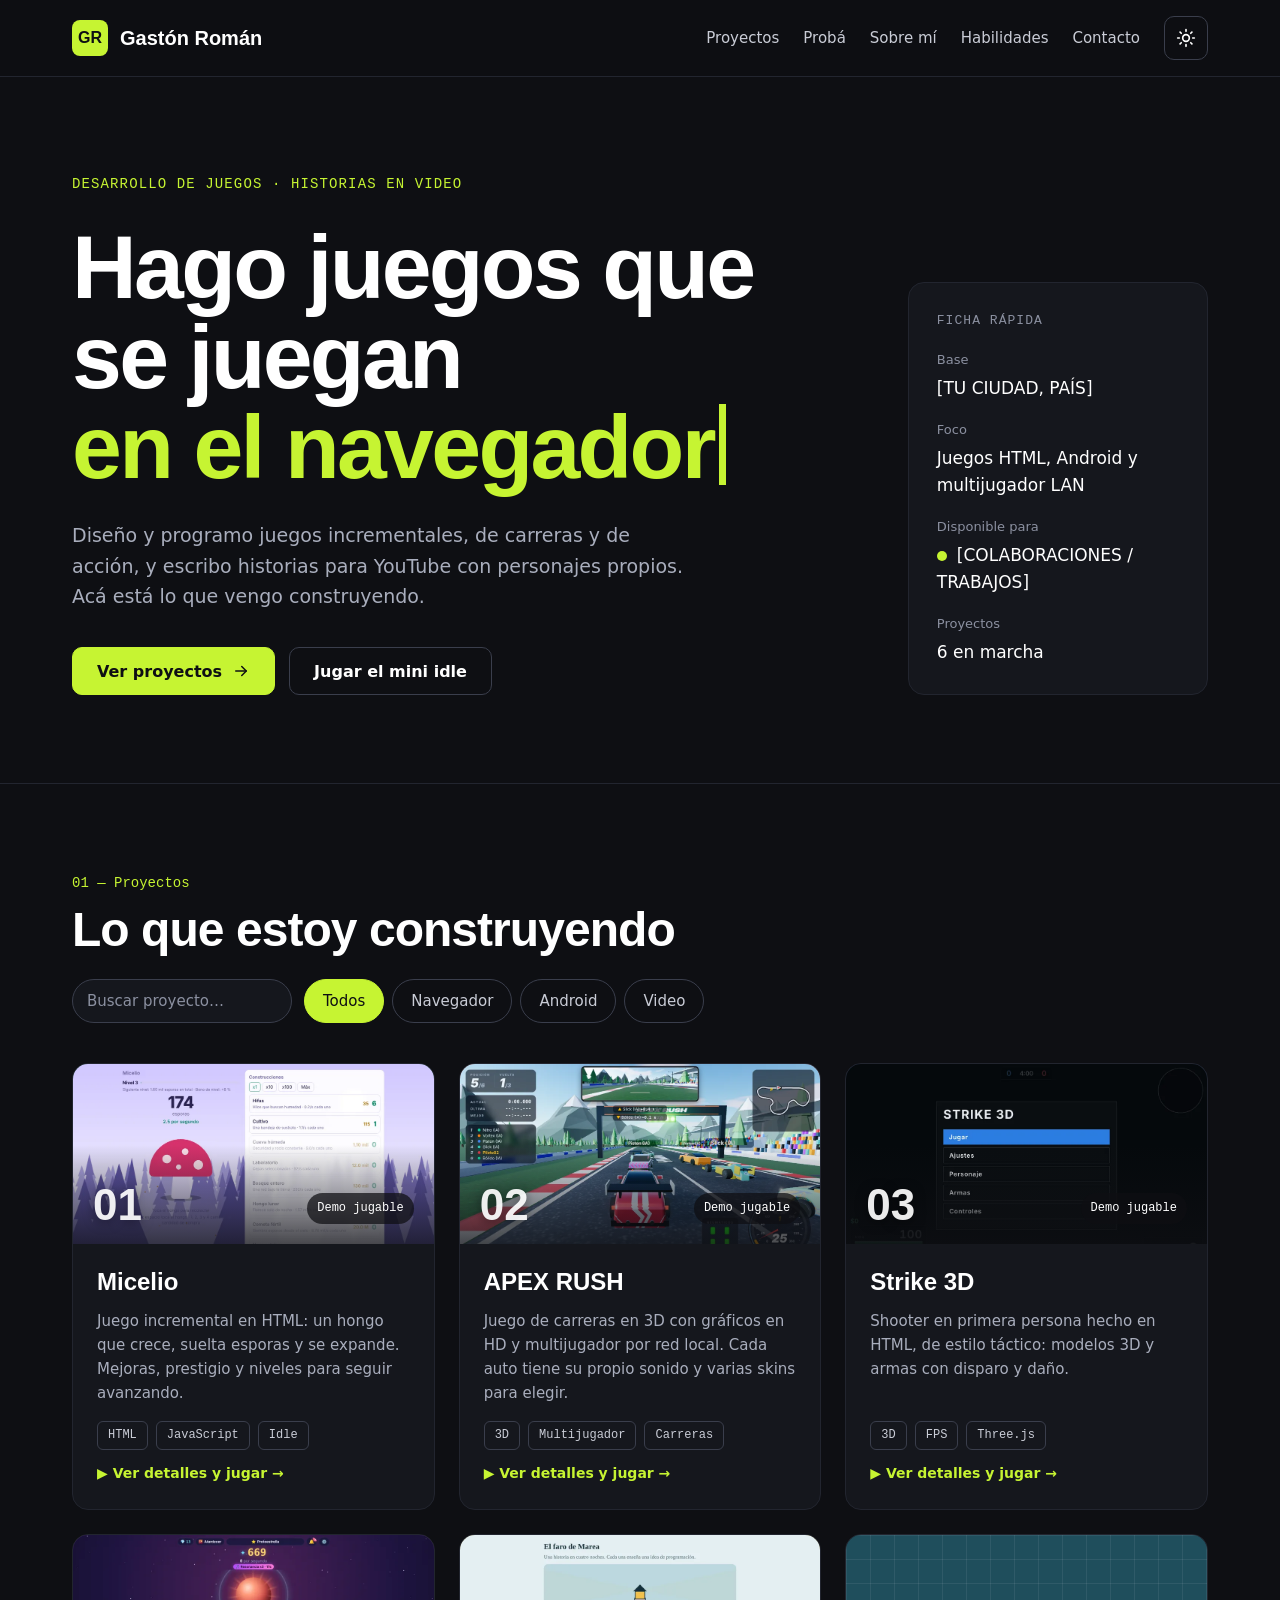
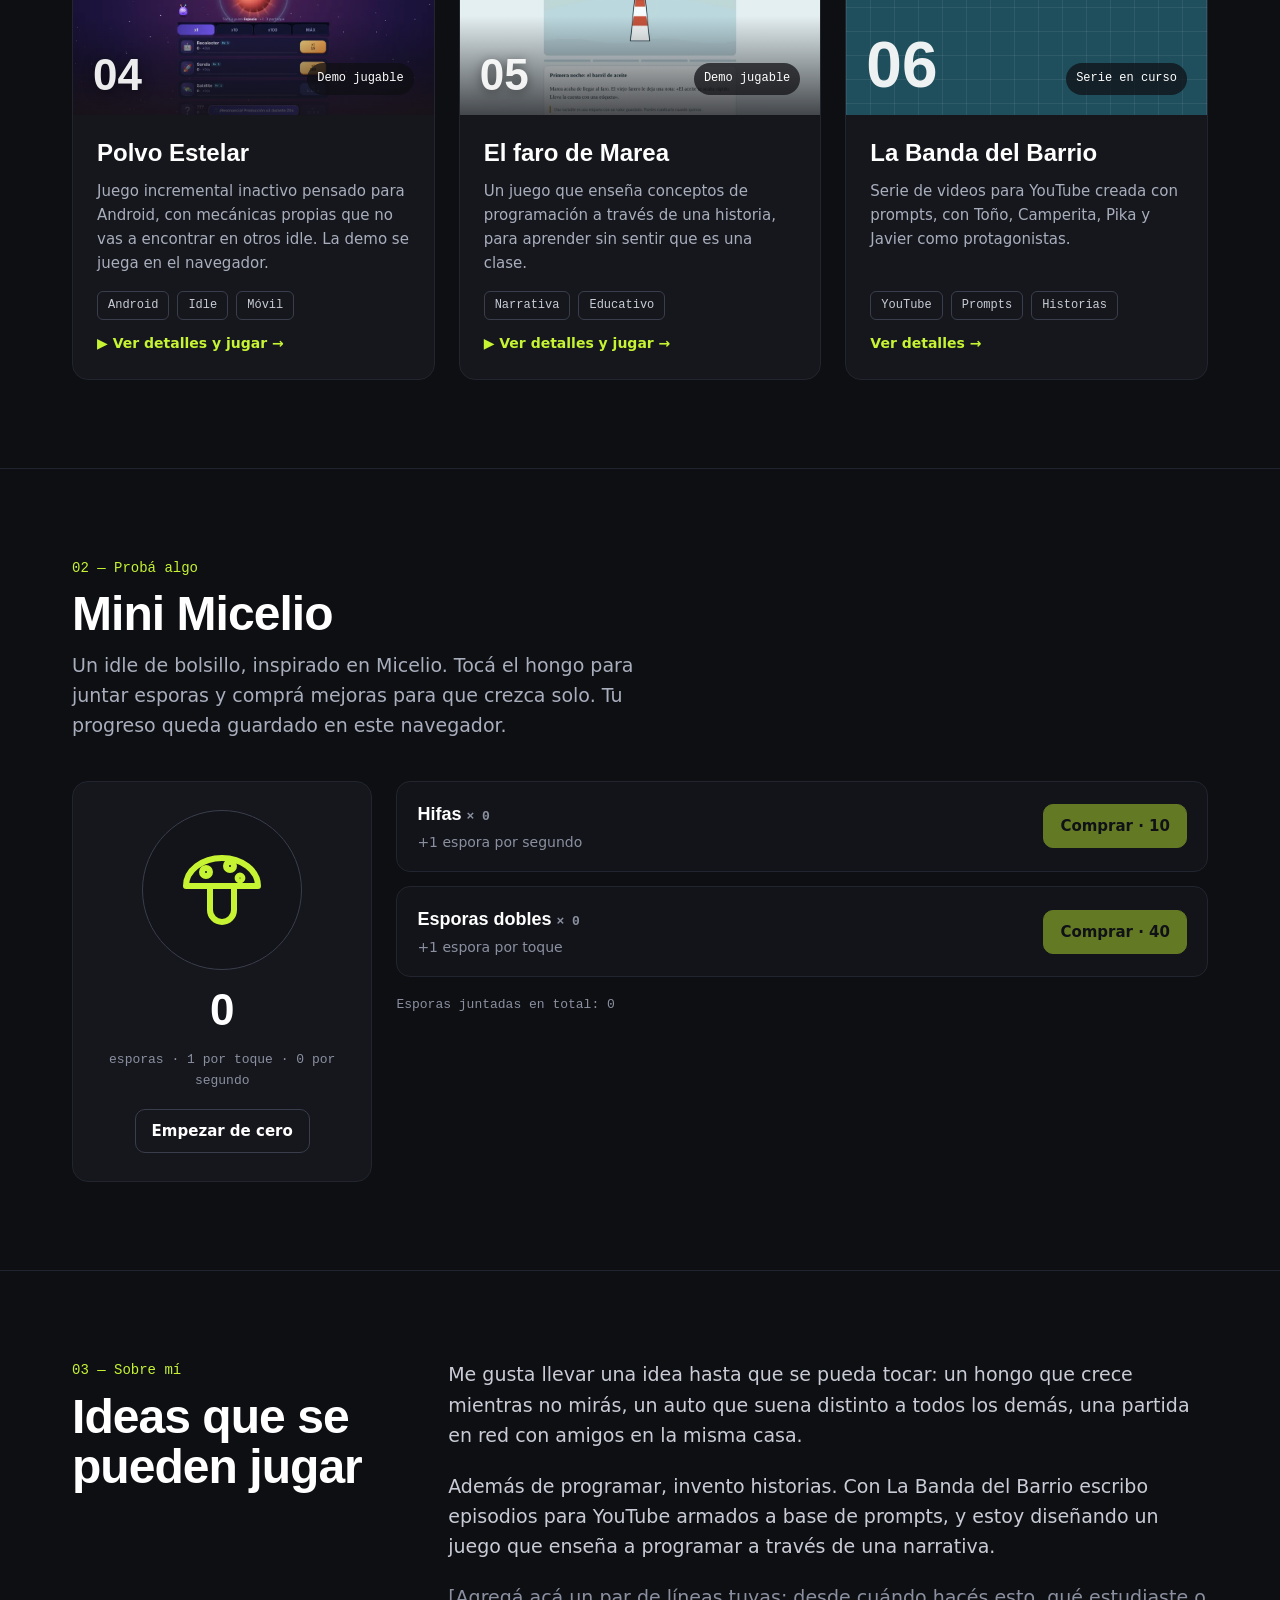
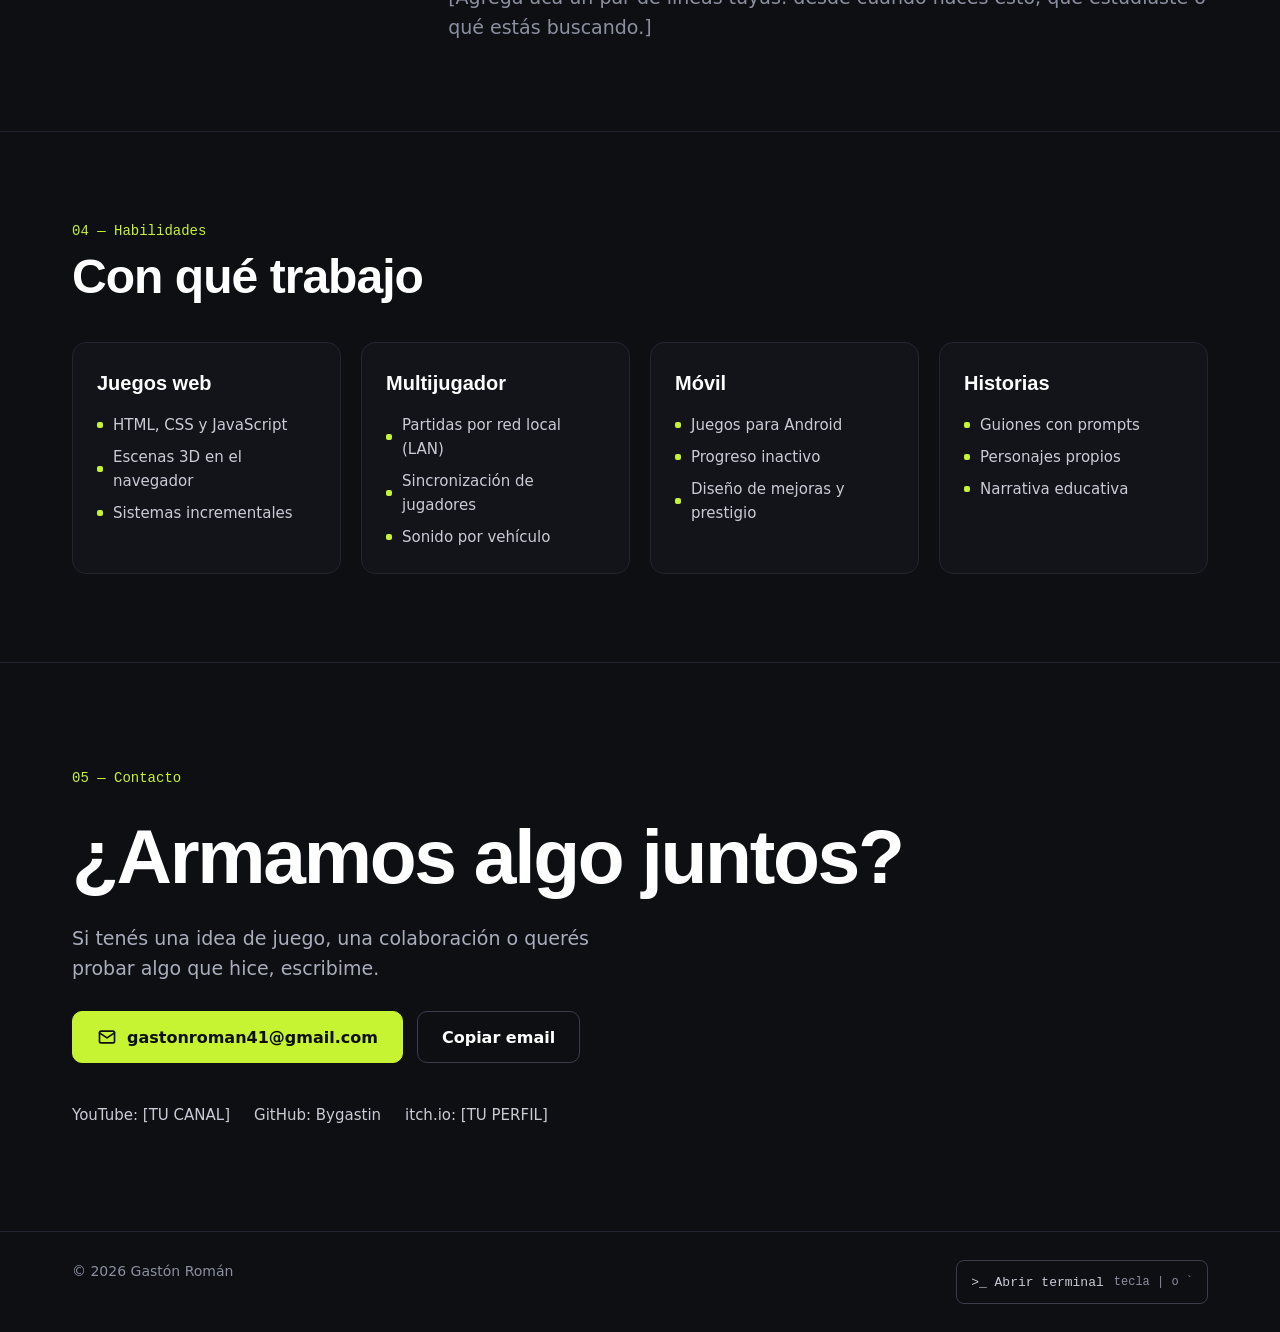
==== commit 10668244: "Capturas reales de los juegos, README del perfil y terminal secreta Co-Authored-By: Claude Opus 5.5 " ====
--- a/index.html
+++ b/index.html
@@ -149,7 +149,7 @@
 <footer>
   <div class="wrap">
     <span>© <span id="year">2026</span> Gastón Román</span>
-    <span class="mono" style="font-size:12px">Pista: ↑ ↑ ↓ ↓ ← → ← → B A</span>
+    <button type="button" class="term-open mono" id="term-open">&gt;_ Abrir terminal <span class="term-key">tecla | o `</span></button>
   </div>
 </footer>
 
@@ -169,6 +169,21 @@
   </div>
 </dialog>
 
+<dialog id="term" class="term" aria-label="Terminal">
+  <div class="term-bar">
+    <span class="term-dots" aria-hidden="true"><i></i><i></i><i></i></span>
+    <span class="mono">gaston@portafolio: ~</span>
+    <button type="button" class="term-x" id="term-x" aria-label="Cerrar terminal">
+      <svg width="16" height="16" viewBox="0 0 24 24" fill="none" stroke="currentColor" stroke-width="2" stroke-linecap="round" aria-hidden="true"><path d="M6 6l12 12M18 6L6 18"/></svg>
+    </button>
+  </div>
+  <div class="term-out mono" id="term-out" role="log" aria-live="polite"></div>
+  <div class="term-line mono">
+    <label for="term-in" class="term-prompt">&gt;</label>
+    <input id="term-in" class="term-in mono" type="text" autocomplete="off" autocapitalize="off" spellcheck="false" maxlength="80" aria-label="Escribí un comando">
+  </div>
+</dialog>
+
 <button type="button" class="to-top" id="to-top" aria-label="Volver arriba">
   <svg width="20" height="20" viewBox="0 0 24 24" fill="none" stroke="currentColor" stroke-width="2" stroke-linecap="round" stroke-linejoin="round" aria-hidden="true"><path d="M12 19V5"/><path d="M6 11l6-6 6 6"/></svg>
 </button>
--- a/css/styles.css
+++ b/css/styles.css
@@ -147,3 +147,35 @@
 /* Protección contra clickjacking: si la página se carga dentro de un marco ajeno */
 .framed body > *:not(.frame-shield){visibility:hidden}
 .frame-shield{position:fixed;inset:0;z-index:999;background:var(--bg);color:var(--strong);display:flex;flex-direction:column;gap:16px;align-items:center;justify-content:center;text-align:center;padding:24px}
+
+/* Capturas de los juegos */
+.thumb > img{position:absolute;inset:0;width:100%;height:100%;object-fit:cover;object-position:center top;transition:transform .4s ease}
+.thumb.has-img::after{background-image:linear-gradient(180deg,rgba(14,15,19,0) 45%,rgba(14,15,19,.75) 100%);background-size:auto}
+.card:hover .thumb > img{transform:scale(1.04)}
+.thumb.has-img .num{font-size:44px;text-shadow:0 2px 12px rgba(0,0,0,.5)}
+.modal-thumb{height:auto;aspect-ratio:16/9}
+@media (prefers-reduced-motion:reduce){.card:hover .thumb > img{transform:none}}
+
+/* Terminal secreta */
+.term-open{background:transparent;border:1px solid var(--line2);color:var(--text);border-radius:8px;min-height:44px;padding:0 14px;font-size:13px;cursor:pointer;display:inline-flex;gap:10px;align-items:center}
+.term-open:hover{color:var(--strong);border-color:var(--accent)}
+.term-key{color:var(--muted);font-size:12px}
+dialog.term{width:min(760px,calc(100vw - 24px));background:#0A0B0E;color:#D7DAE3;border:1px solid #2C303B;border-radius:14px;padding:0;overflow:hidden;box-shadow:0 30px 80px rgba(0,0,0,.5)}
+.term-bar{display:flex;align-items:center;gap:12px;padding:10px 12px 10px 16px;background:#15171D;border-bottom:1px solid #22252F;font-size:13px;color:#A9AEBD}
+.term-bar .mono{flex:1}
+.term-dots{display:flex;gap:6px}
+.term-dots i{width:11px;height:11px;border-radius:50%;background:#3A3E4C}
+.term-dots i:first-child{background:#F87171}.term-dots i:nth-child(2){background:#FBBF24}.term-dots i:nth-child(3){background:#4ADE80}
+.term-x{width:44px;height:36px;display:inline-flex;align-items:center;justify-content:center;background:transparent;border:0;color:#A9AEBD;cursor:pointer;border-radius:8px}
+.term-x:hover{color:#FFF;background:#22252F}
+.term-out{height:min(380px,55vh);overflow-y:auto;padding:16px 18px 6px;font-size:14px;line-height:1.55;white-space:pre-wrap;word-break:break-word}
+.term-out .t-cmd{color:#FFFFFF}
+.term-out .t-ok{color:var(--accent)}
+.term-out .t-dim{color:#8B90A0}
+.term-out .t-err{color:#FCA5A5}
+.term-out a{color:var(--accent)}
+.term-line{display:flex;align-items:center;gap:10px;padding:8px 18px 16px;font-size:14px}
+.term-prompt{color:var(--accent)}
+.term-in{flex:1;min-height:36px;background:transparent;border:0;color:#FFFFFF;font-size:14px;outline:none;caret-color:var(--accent)}
+.term-in:focus-visible{outline:none}
+.term-line:focus-within{box-shadow:inset 0 -2px 0 rgba(198,244,50,.25)}
